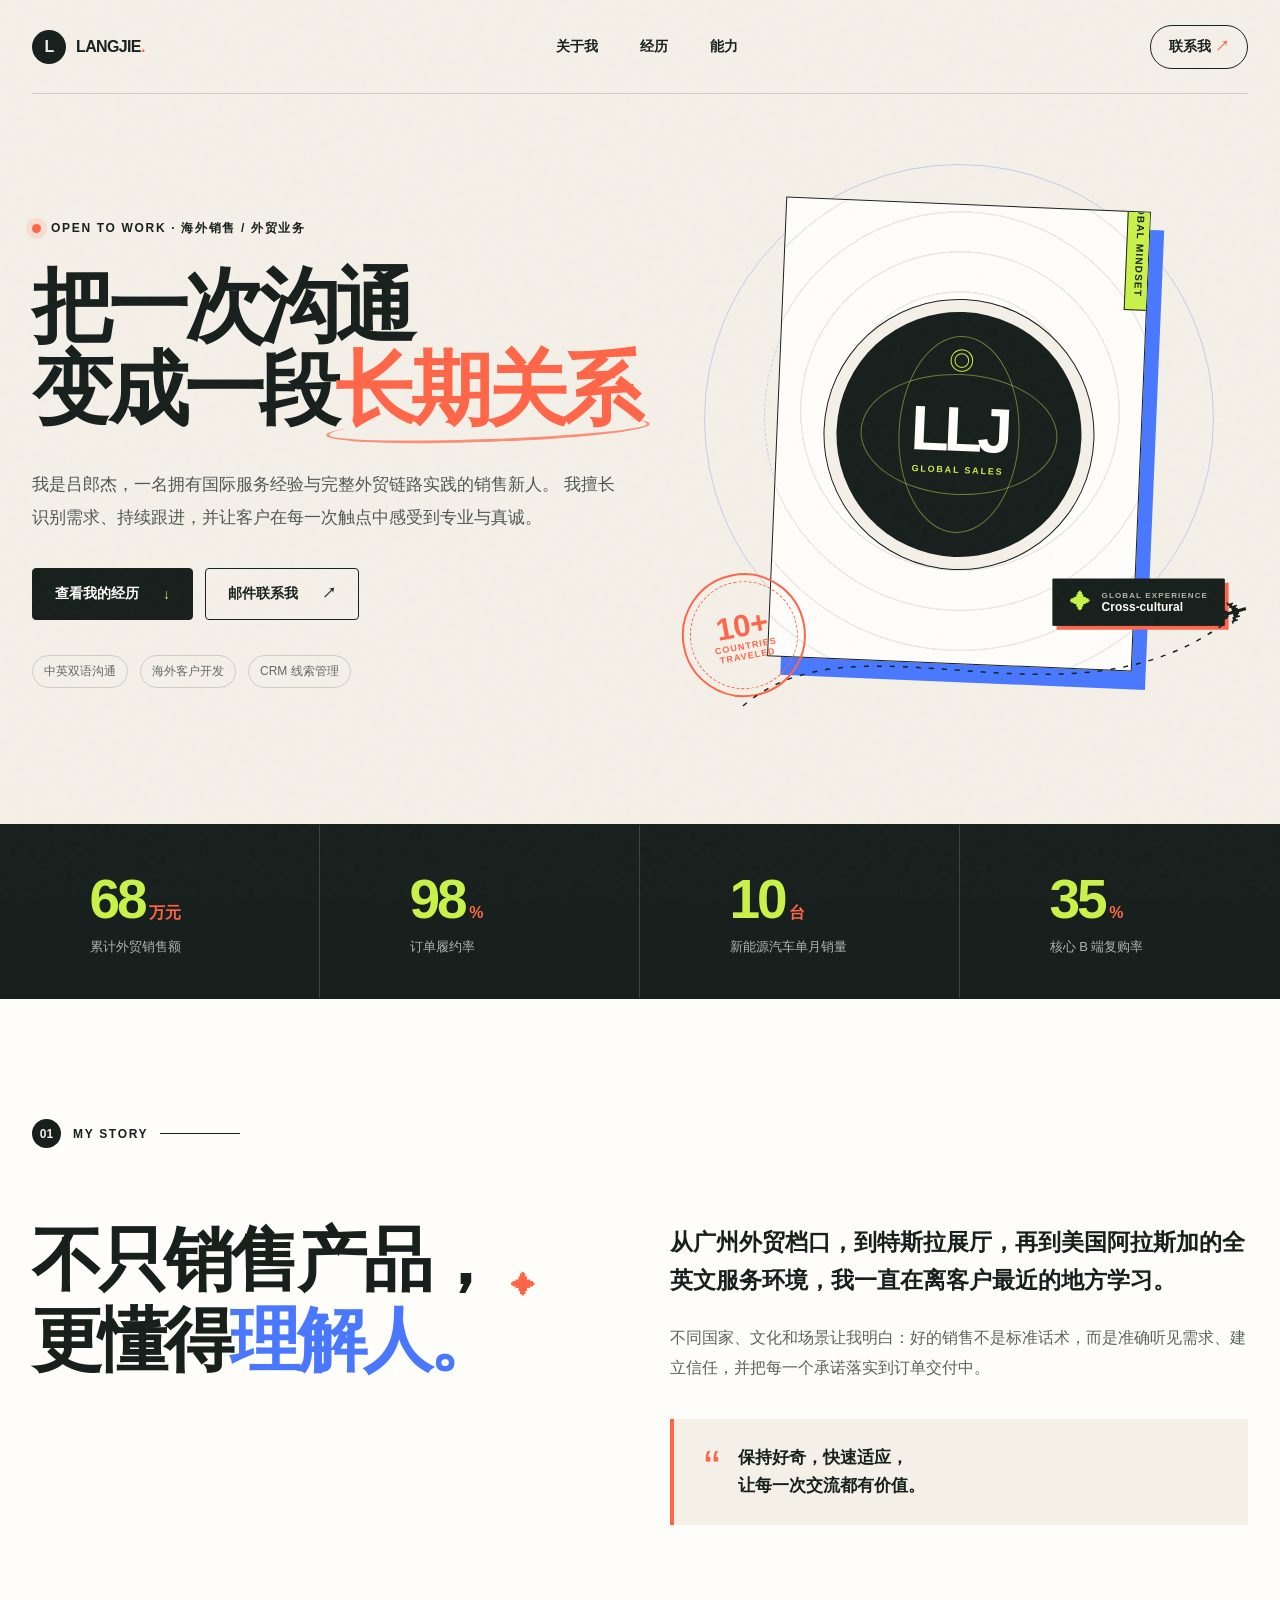
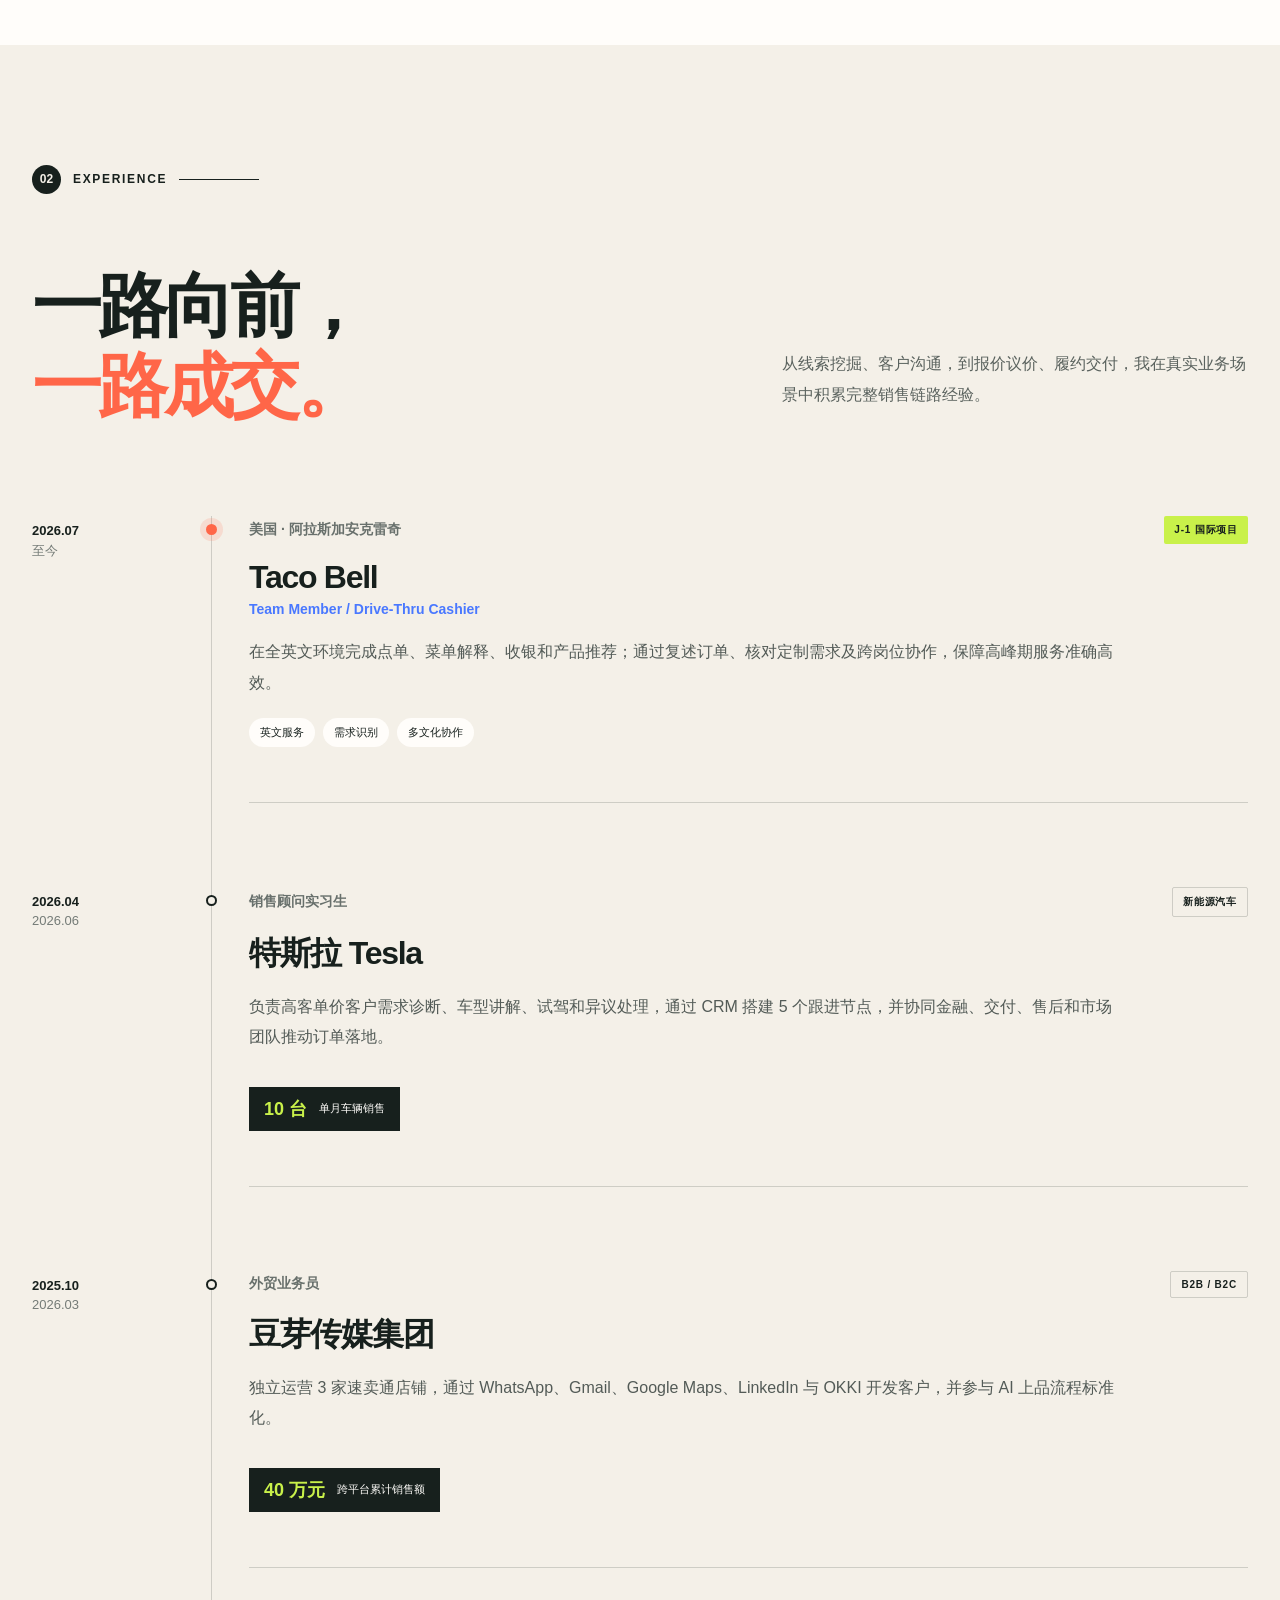
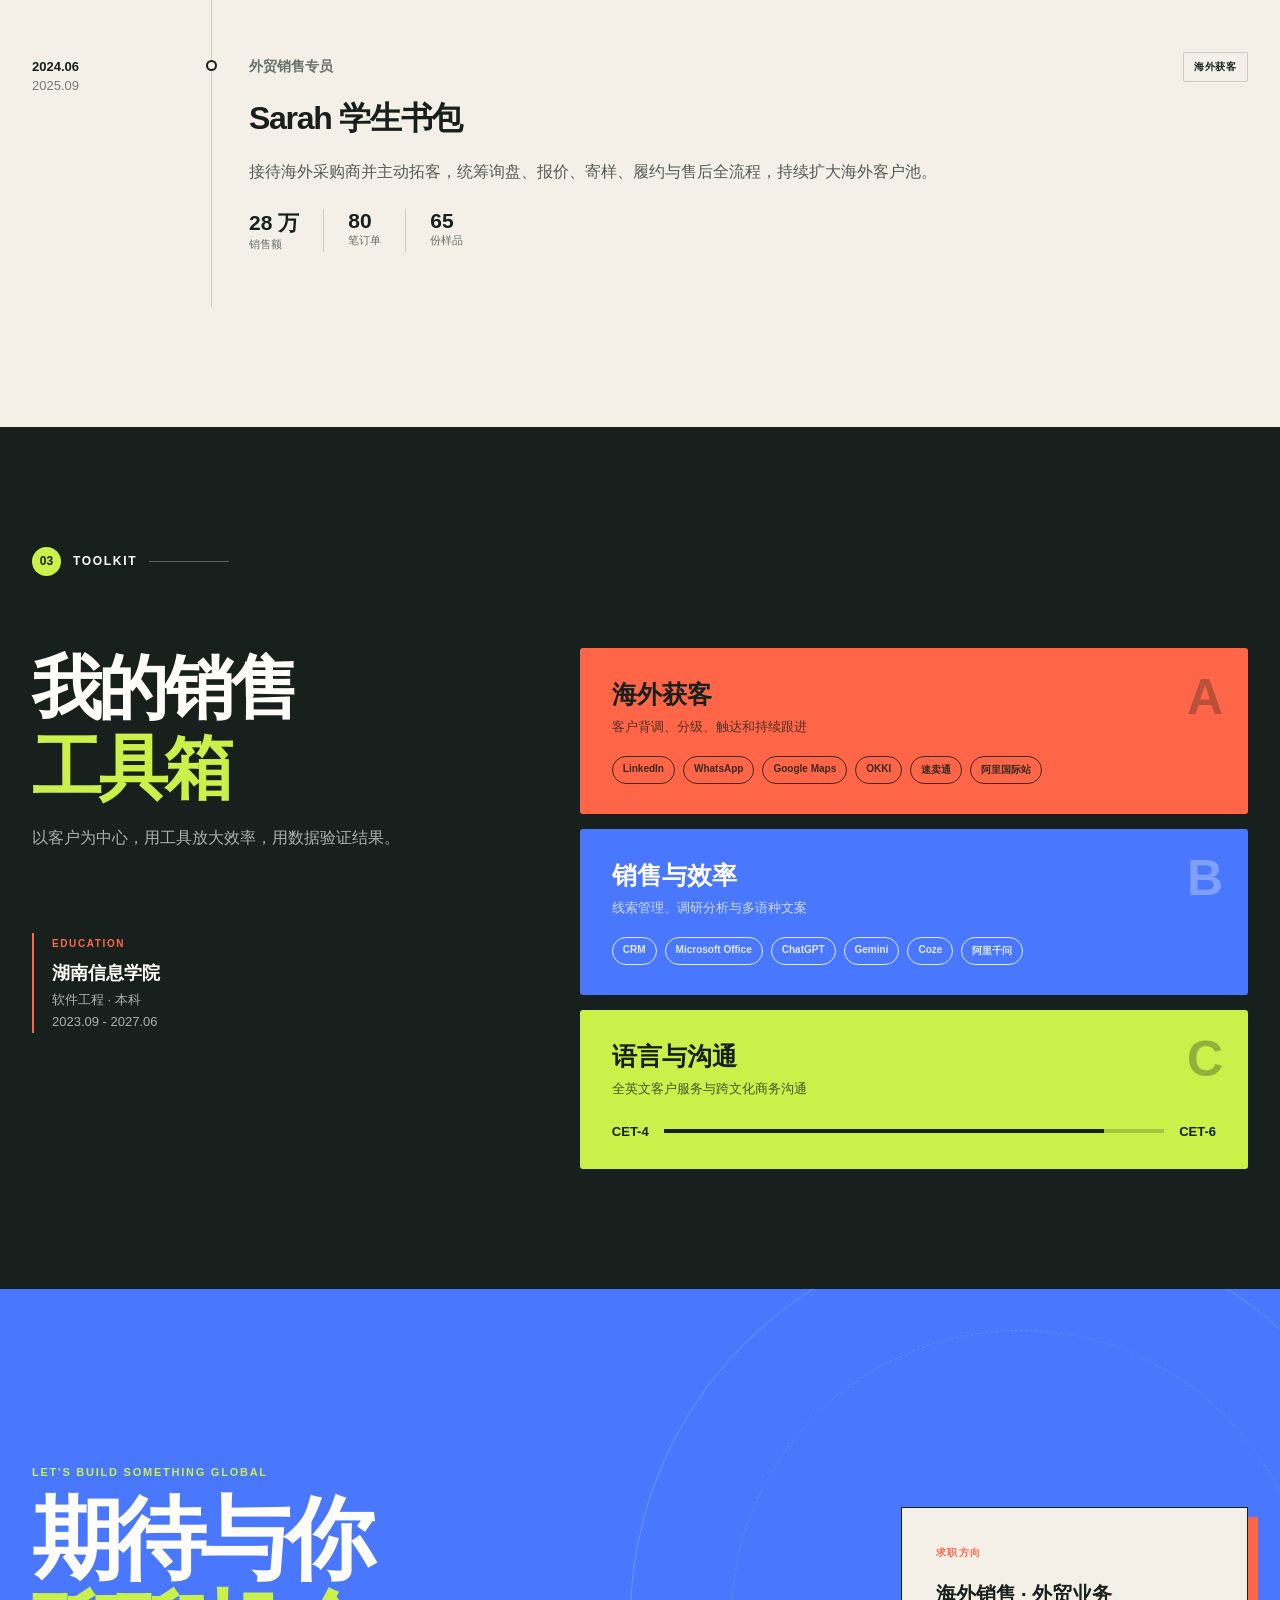
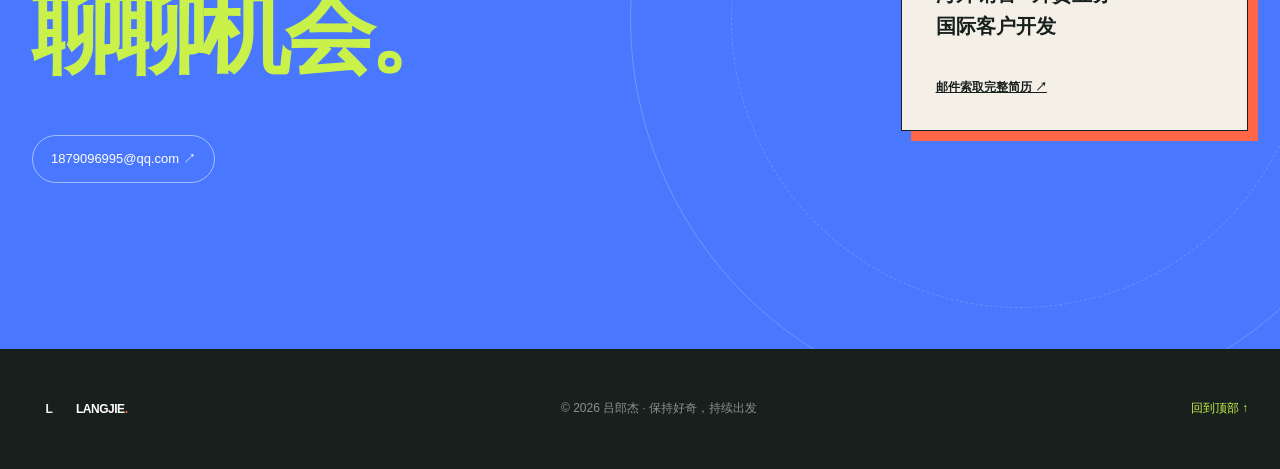
==== index.html @ 5fcf62d6 "Publish privacy-safe resume website" ====
<!doctype html>
<html lang="zh-CN">
<head>
  <meta charset="UTF-8">
  <meta name="viewport" content="width=device-width, initial-scale=1.0">
  <meta name="description" content="吕郎杰的个人求职主页——海外销售、外贸业务与跨文化客户沟通。">
  <title>吕郎杰｜海外销售 · 全球市场探索者</title>
  <link rel="icon" href="data:image/svg+xml,%3Csvg xmlns='http://www.w3.org/2000/svg' viewBox='0 0 64 64'%3E%3Ccircle cx='32' cy='32' r='32' fill='%2317201d'/%3E%3Ctext x='32' y='42' text-anchor='middle' font-size='34' font-family='Arial' font-weight='700' fill='%23c9f14a'%3EL%3C/text%3E%3C/svg%3E">
  <link rel="stylesheet" href="style.css">
</head>
<body>
  <div class="noise" aria-hidden="true"></div>
  <header class="site-header">
    <a class="brand" href="#home" aria-label="返回首页">
      <span class="brand-mark">L</span>
      <span>LANGJIE<span class="brand-dot">.</span></span>
    </a>
    <nav class="nav" aria-label="主导航">
      <a href="#about">关于我</a>
      <a href="#experience">经历</a>
      <a href="#skills">能力</a>
    </nav>
    <a class="header-cta" href="mailto:1879096995@qq.com">联系我 <span>↗</span></a>
  </header>

  <main>
    <section class="hero" id="home">
      <div class="hero-copy reveal">
        <p class="eyebrow"><span class="pulse"></span> OPEN TO WORK · 海外销售 / 外贸业务</p>
        <h1>把一次沟通<br>变成一段<span class="scribble">长期关系</span></h1>
        <p class="hero-lead">
          我是吕郎杰，一名拥有国际服务经验与完整外贸链路实践的销售新人。
          我擅长识别需求、持续跟进，并让客户在每一次触点中感受到专业与真诚。
        </p>
        <div class="hero-actions">
          <a class="button button-primary" href="#experience">查看我的经历 <span>↓</span></a>
          <a class="button button-ghost" href="mailto:1879096995@qq.com">邮件联系我 <span>↗</span></a>
        </div>
        <div class="trust-row" aria-label="能力标签">
          <span>中英双语沟通</span>
          <span>海外客户开发</span>
          <span>CRM 线索管理</span>
        </div>
      </div>

      <div class="hero-visual reveal">
        <div class="orbit orbit-one"></div>
        <div class="orbit orbit-two"></div>
        <div class="portrait-wrap">
          <div class="portrait-frame portrait-private" aria-label="个人隐私保护展示">
            <div class="privacy-avatar">
              <span class="avatar-globe">◎</span>
              <strong>LLJ</strong>
              <small>GLOBAL SALES</small>
            </div>
          </div>
          <div class="location-chip">
            <span class="chip-icon">✦</span>
            <span><small>GLOBAL EXPERIENCE</small>Cross-cultural</span>
          </div>
          <div class="passport-stamp" aria-hidden="true">
            <strong>10+</strong>
            <span>COUNTRIES<br>TRAVELED</span>
          </div>
        </div>
        <div class="route-line" aria-hidden="true">
          <span class="route-dot route-start"></span>
          <svg viewBox="0 0 520 160" preserveAspectRatio="none">
            <path d="M15,120 C130,20 340,155 500,35"></path>
          </svg>
          <span class="plane">✈</span>
        </div>
      </div>
    </section>

    <section class="metrics" aria-label="核心业绩">
      <article class="metric reveal">
        <strong data-count="68">0</strong><span>万元</span>
        <p>累计外贸销售额</p>
      </article>
      <article class="metric reveal">
        <strong data-count="98">0</strong><span>%</span>
        <p>订单履约率</p>
      </article>
      <article class="metric reveal">
        <strong data-count="10">0</strong><span>台</span>
        <p>新能源汽车单月销量</p>
      </article>
      <article class="metric reveal">
        <strong data-count="35">0</strong><span>%</span>
        <p>核心 B 端复购率</p>
      </article>
    </section>

    <section class="story section" id="about">
      <div class="section-label reveal"><span>01</span> MY STORY</div>
      <div class="story-grid">
        <div class="story-heading reveal">
          <h2>不只销售产品，<br>更懂得<span>理解人。</span></h2>
        </div>
        <div class="story-copy reveal">
          <p class="large">从广州外贸档口，到特斯拉展厅，再到美国阿拉斯加的全英文服务环境，我一直在离客户最近的地方学习。</p>
          <p>不同国家、文化和场景让我明白：好的销售不是标准话术，而是准确听见需求、建立信任，并把每一个承诺落实到订单交付中。</p>
          <div class="quote">
            <span>“</span>
            <p>保持好奇，快速适应，<br>让每一次交流都有价值。</p>
          </div>
        </div>
      </div>
    </section>

    <section class="experience section" id="experience">
      <div class="section-label reveal"><span>02</span> EXPERIENCE</div>
      <div class="section-heading reveal">
        <h2>一路向前，<br><em>一路成交。</em></h2>
        <p>从线索挖掘、客户沟通，到报价议价、履约交付，我在真实业务场景中积累完整销售链路经验。</p>
      </div>

      <div class="timeline">
        <article class="timeline-card current reveal">
          <div class="time">
            <span>2026.07</span><span>至今</span>
          </div>
          <div class="timeline-dot"></div>
          <div class="role">
            <div class="role-top">
              <p>美国 · 阿拉斯加安克雷奇</p>
              <span class="badge">J-1 国际项目</span>
            </div>
            <h3>Taco Bell</h3>
            <h4>Team Member / Drive-Thru Cashier</h4>
            <p>在全英文环境完成点单、菜单解释、收银和产品推荐；通过复述订单、核对定制需求及跨岗位协作，保障高峰期服务准确高效。</p>
            <div class="tags"><span>英文服务</span><span>需求识别</span><span>多文化协作</span></div>
          </div>
        </article>

        <article class="timeline-card reveal">
          <div class="time"><span>2026.04</span><span>2026.06</span></div>
          <div class="timeline-dot"></div>
          <div class="role">
            <div class="role-top"><p>销售顾问实习生</p><span class="badge outline">新能源汽车</span></div>
            <h3>特斯拉 Tesla</h3>
            <p>负责高客单价客户需求诊断、车型讲解、试驾和异议处理，通过 CRM 搭建 5 个跟进节点，并协同金融、交付、售后和市场团队推动订单落地。</p>
            <div class="highlight"><strong>10 台</strong><span>单月车辆销售</span></div>
          </div>
        </article>

        <article class="timeline-card reveal">
          <div class="time"><span>2025.10</span><span>2026.03</span></div>
          <div class="timeline-dot"></div>
          <div class="role">
            <div class="role-top"><p>外贸业务员</p><span class="badge outline">B2B / B2C</span></div>
            <h3>豆芽传媒集团</h3>
            <p>独立运营 3 家速卖通店铺，通过 WhatsApp、Gmail、Google Maps、LinkedIn 与 OKKI 开发客户，并参与 AI 上品流程标准化。</p>
            <div class="highlight"><strong>40 万元</strong><span>跨平台累计销售额</span></div>
          </div>
        </article>

        <article class="timeline-card reveal">
          <div class="time"><span>2024.06</span><span>2025.09</span></div>
          <div class="timeline-dot"></div>
          <div class="role">
            <div class="role-top"><p>外贸销售专员</p><span class="badge outline">海外获客</span></div>
            <h3>Sarah 学生书包</h3>
            <p>接待海外采购商并主动拓客，统筹询盘、报价、寄样、履约与售后全流程，持续扩大海外客户池。</p>
            <div class="mini-stats">
              <span><strong>28 万</strong>销售额</span>
              <span><strong>80</strong>笔订单</span>
              <span><strong>65</strong>份样品</span>
            </div>
          </div>
        </article>
      </div>
    </section>

    <section class="skills section" id="skills">
      <div class="section-label reveal"><span>03</span> TOOLKIT</div>
      <div class="skills-grid">
        <div class="skills-intro reveal">
          <h2>我的销售<br><span>工具箱</span></h2>
          <p>以客户为中心，用工具放大效率，用数据验证结果。</p>
          <div class="education">
            <span>EDUCATION</span>
            <strong>湖南信息学院</strong>
            <p>软件工程 · 本科<br>2023.09 - 2027.06</p>
          </div>
        </div>
        <div class="skill-panels">
          <article class="skill-card coral reveal">
            <span class="skill-index">A</span>
            <h3>海外获客</h3>
            <p>客户背调、分级、触达和持续跟进</p>
            <div class="skill-list"><span>LinkedIn</span><span>WhatsApp</span><span>Google Maps</span><span>OKKI</span><span>速卖通</span><span>阿里国际站</span></div>
          </article>
          <article class="skill-card blue reveal">
            <span class="skill-index">B</span>
            <h3>销售与效率</h3>
            <p>线索管理、调研分析与多语种文案</p>
            <div class="skill-list"><span>CRM</span><span>Microsoft Office</span><span>ChatGPT</span><span>Gemini</span><span>Coze</span><span>阿里千问</span></div>
          </article>
          <article class="skill-card lime reveal">
            <span class="skill-index">C</span>
            <h3>语言与沟通</h3>
            <p>全英文客户服务与跨文化商务沟通</p>
            <div class="language-score">
              <span>CET-4</span><i></i><span>CET-6</span>
            </div>
          </article>
        </div>
      </div>
    </section>

    <section class="contact section" id="contact">
      <div class="contact-orbit" aria-hidden="true"></div>
      <div class="contact-content reveal">
        <p>LET'S BUILD SOMETHING GLOBAL</p>
        <h2>期待与你<br><span>聊聊机会。</span></h2>
        <div class="contact-links">
          <a href="mailto:1879096995@qq.com">1879096995@qq.com <span>↗</span></a>
        </div>
      </div>
      <div class="contact-note reveal">
        <span>求职方向</span>
        <p>海外销售 · 外贸业务<br>国际客户开发</p>
        <a href="mailto:1879096995@qq.com?subject=简历沟通">邮件索取完整简历 ↗</a>
      </div>
    </section>
  </main>

  <footer>
    <a class="brand" href="#home"><span class="brand-mark">L</span><span>LANGJIE<span class="brand-dot">.</span></span></a>
    <p>© 2026 吕郎杰 · 保持好奇，持续出发</p>
    <a href="#home">回到顶部 ↑</a>
  </footer>

  <script src="script.js"></script>
</body>
</html>
---- style.css ----
:root {
  --ink: #17201d;
  --paper: #f4f0e8;
  --paper-dark: #e9e2d7;
  --coral: #ff6648;
  --blue: #4978ff;
  --lime: #c9f14a;
  --white: #fffdfa;
  --line: rgba(23, 32, 29, .17);
  --font-display: "Microsoft YaHei", "PingFang SC", "Noto Sans SC", sans-serif;
  --font-body: Inter, "Segoe UI", "Microsoft YaHei", "PingFang SC", sans-serif;
}

* { box-sizing: border-box; }
html { scroll-behavior: smooth; }
body {
  margin: 0;
  color: var(--ink);
  background: var(--paper);
  font-family: var(--font-body);
  overflow-x: hidden;
}
a { color: inherit; text-decoration: none; }
img { display: block; max-width: 100%; }
.noise {
  position: fixed;
  inset: 0;
  z-index: 20;
  pointer-events: none;
  opacity: .035;
  background-image: url("data:image/svg+xml,%3Csvg viewBox='0 0 180 180' xmlns='http://www.w3.org/2000/svg'%3E%3Cfilter id='n'%3E%3CfeTurbulence type='fractalNoise' baseFrequency='.8' numOctaves='4' stitchTiles='stitch'/%3E%3C/filter%3E%3Crect width='100%25' height='100%25' filter='url(%23n)' opacity='.7'/%3E%3C/svg%3E");
}
.site-header {
  width: min(1380px, calc(100% - 64px));
  height: 94px;
  margin: auto;
  display: flex;
  align-items: center;
  justify-content: space-between;
  border-bottom: 1px solid var(--line);
}
.brand {
  display: flex;
  align-items: center;
  gap: 10px;
  font-weight: 900;
  letter-spacing: -.04em;
}
.brand-mark {
  display: grid;
  width: 34px;
  height: 34px;
  place-items: center;
  color: var(--paper);
  background: var(--ink);
  border-radius: 50%;
}
.brand-dot { color: var(--coral); }
.nav { display: flex; gap: 42px; font-size: 14px; font-weight: 600; }
.nav a { transition: color .2s; }
.nav a:hover { color: var(--coral); }
.header-cta {
  padding: 12px 18px;
  border: 1px solid var(--ink);
  border-radius: 99px;
  font-size: 14px;
  font-weight: 700;
  transition: .2s;
}
.header-cta:hover { color: var(--white); background: var(--ink); }
.header-cta span { color: var(--coral); }

.hero {
  width: min(1380px, calc(100% - 64px));
  min-height: 720px;
  margin: auto;
  display: grid;
  grid-template-columns: 1.05fr .95fr;
  align-items: center;
  padding: 70px 0 80px;
}
.eyebrow {
  display: flex;
  align-items: center;
  gap: 10px;
  margin: 0 0 28px;
  font-size: 12px;
  font-weight: 700;
  letter-spacing: .14em;
}
.pulse {
  width: 9px;
  height: 9px;
  border-radius: 50%;
  background: var(--coral);
  box-shadow: 0 0 0 6px rgba(255,102,72,.14);
}
.hero h1 {
  max-width: 720px;
  margin: 0;
  font-family: var(--font-display);
  font-size: clamp(58px, 6.3vw, 100px);
  font-weight: 900;
  line-height: 1.03;
  letter-spacing: -.065em;
}
.scribble {
  position: relative;
  z-index: 1;
  color: var(--coral);
  white-space: nowrap;
}
.scribble::after {
  content: "";
  position: absolute;
  z-index: -1;
  left: -3%;
  right: -4%;
  bottom: -8px;
  height: 22px;
  border: 3px solid var(--coral);
  border-top: 0;
  border-radius: 50%;
  transform: rotate(-2deg);
  opacity: .7;
}
.hero-lead {
  max-width: 590px;
  margin: 38px 0 34px;
  color: #4f5753;
  font-size: 17px;
  line-height: 1.9;
}
.hero-actions { display: flex; flex-wrap: wrap; gap: 12px; }
.button {
  display: inline-flex;
  align-items: center;
  justify-content: center;
  gap: 24px;
  padding: 16px 22px;
  border: 1px solid var(--ink);
  border-radius: 4px;
  font-size: 14px;
  font-weight: 700;
  transition: transform .2s, box-shadow .2s;
}
.button:hover { transform: translateY(-3px); box-shadow: 5px 5px 0 var(--ink); }
.button-primary { color: var(--white); background: var(--ink); }
.button-primary span { color: var(--lime); }
.trust-row { display: flex; gap: 12px; margin-top: 35px; flex-wrap: wrap; }
.trust-row span {
  padding: 7px 11px;
  color: #626964;
  border: 1px solid var(--line);
  border-radius: 99px;
  font-size: 12px;
}
.hero-visual { position: relative; min-height: 580px; }
.portrait-wrap {
  position: absolute;
  top: 40px;
  left: 50%;
  z-index: 3;
  width: min(365px, 72%);
  transform: translateX(-50%) rotate(2.4deg);
}
.portrait-frame {
  position: relative;
  padding: 15px;
  background: var(--white);
  border: 1px solid var(--ink);
  box-shadow: 14px 18px 0 var(--blue);
}
.portrait-frame::before {
  content: "GLOBAL MINDSET";
  position: absolute;
  top: 18px;
  right: -58px;
  padding: 7px 12px;
  color: var(--ink);
  background: var(--lime);
  border: 1px solid var(--ink);
  font-size: 10px;
  font-weight: 800;
  letter-spacing: .12em;
  transform: rotate(90deg);
}
.portrait-frame img {
  width: 100%;
  height: 430px;
  object-fit: cover;
  object-position: center top;
  filter: saturate(.82) contrast(1.03);
}
.portrait-private {
  display: grid;
  min-height: 460px;
  place-items: center;
  overflow: hidden;
  background:
    radial-gradient(circle at 50% 38%, rgba(201,241,74,.9) 0 3px, transparent 4px),
    repeating-radial-gradient(circle at 50% 45%, transparent 0 38px, rgba(23,32,29,.09) 39px 40px),
    var(--white);
}
.privacy-avatar {
  position: relative;
  display: flex;
  width: 245px;
  height: 245px;
  align-items: center;
  justify-content: center;
  flex-direction: column;
  color: var(--white);
  background: var(--ink);
  border-radius: 50%;
  box-shadow: 0 0 0 12px var(--paper), 0 0 0 13px var(--ink);
}
.privacy-avatar::before,
.privacy-avatar::after {
  content: "";
  position: absolute;
  border: 1px solid rgba(201,241,74,.45);
  border-radius: 50%;
}
.privacy-avatar::before { inset: 24px 62px; }
.privacy-avatar::after { inset: 62px 24px; }
.avatar-globe { position: absolute; top: 32px; color: var(--lime); font-size: 25px; }
.privacy-avatar strong { position: relative; z-index: 1; font-size: 63px; letter-spacing: -.08em; }
.privacy-avatar small { position: relative; z-index: 1; color: var(--lime); font-size: 9px; font-weight: 800; letter-spacing: .2em; }
.location-chip {
  position: absolute;
  right: -90px;
  bottom: 46px;
  display: flex;
  align-items: center;
  gap: 12px;
  padding: 11px 16px;
  color: var(--white);
  background: var(--ink);
  border: 1px solid var(--ink);
  box-shadow: 4px 4px 0 var(--coral);
  font-size: 12px;
  font-weight: 700;
  transform: rotate(-2.4deg);
}
.location-chip small { display: block; color: #aeb5b0; font-size: 8px; letter-spacing: .14em; }
.chip-icon { color: var(--lime); font-size: 20px; }
.passport-stamp {
  position: absolute;
  left: -86px;
  bottom: -42px;
  display: flex;
  width: 124px;
  height: 124px;
  align-items: center;
  justify-content: center;
  flex-direction: column;
  color: var(--coral);
  border: 2px solid var(--coral);
  border-radius: 50%;
  text-align: center;
  transform: rotate(-13deg);
}
.passport-stamp::before { content: ""; position: absolute; inset: 6px; border: 1px dashed var(--coral); border-radius: 50%; }
.passport-stamp strong { font-size: 31px; line-height: 1; }
.passport-stamp span { font-size: 9px; font-weight: 800; letter-spacing: .12em; }
.orbit { position: absolute; border: 1px solid rgba(73,120,255,.3); border-radius: 50%; }
.orbit-one { width: 510px; height: 510px; top: 0; left: 50%; transform: translateX(-50%); }
.orbit-two { width: 390px; height: 390px; top: 58px; left: 50%; border-style: dashed; transform: translateX(-50%); }
.route-line { position: absolute; z-index: 4; right: 0; bottom: -2px; width: 90%; height: 160px; }
.route-line svg { width: 100%; height: 100%; overflow: visible; }
.route-line path { fill: none; stroke: var(--ink); stroke-width: 1.5; stroke-dasharray: 5 8; }
.plane { position: absolute; top: 12px; right: 0; font-size: 25px; transform: rotate(-16deg); }

.metrics {
  display: grid;
  grid-template-columns: repeat(4, 1fr);
  color: var(--white);
  background: var(--ink);
  border-top: 1px solid var(--ink);
  border-bottom: 1px solid var(--ink);
}
.metric {
  padding: 42px 7vw;
  border-right: 1px solid rgba(255,255,255,.16);
}
.metric:last-child { border-right: 0; }
.metric strong { color: var(--lime); font-size: clamp(40px, 4.3vw, 67px); letter-spacing: -.06em; }
.metric span { margin-left: 5px; color: var(--coral); font-weight: 700; }
.metric p { margin: 7px 0 0; color: #aeb5b0; font-size: 13px; }

.section { padding: 120px max(32px, calc((100vw - 1380px)/2)); }
.section-label { display: flex; align-items: center; gap: 12px; margin-bottom: 72px; font-size: 12px; font-weight: 700; letter-spacing: .14em; }
.section-label::after { content: ""; width: 80px; height: 1px; background: var(--ink); }
.section-label span { display: grid; width: 29px; height: 29px; place-items: center; color: var(--paper); background: var(--ink); border-radius: 50%; letter-spacing: 0; }
.story { background: var(--white); }
.story-grid { display: grid; grid-template-columns: .95fr 1.05fr; gap: 9vw; }
.story h2, .section-heading h2, .skills h2 {
  margin: 0;
  font-family: var(--font-display);
  font-size: clamp(46px, 5.5vw, 78px);
  line-height: 1.14;
  letter-spacing: -.055em;
}
.story h2 span { position: relative; color: var(--blue); }
.story h2 span::before { content: "✦"; position: absolute; top: -28px; right: -36px; color: var(--coral); font-size: 24px; }
.story-copy { max-width: 650px; }
.story-copy > p { color: #5a625e; font-size: 16px; line-height: 1.9; }
.story-copy .large { margin-top: 4px; color: var(--ink); font-size: 23px; font-weight: 600; line-height: 1.65; }
.quote { display: flex; gap: 18px; margin-top: 35px; padding: 25px 30px; background: var(--paper); border-left: 4px solid var(--coral); }
.quote span { color: var(--coral); font-size: 48px; line-height: 1; }
.quote p { margin: 0; font-size: 17px; font-weight: 700; line-height: 1.65; }

.experience { background: var(--paper); }
.section-heading { display: grid; grid-template-columns: 1fr .75fr; align-items: end; gap: 10vw; margin-bottom: 90px; }
.section-heading h2 em { color: var(--coral); font-style: normal; }
.section-heading > p { color: #5a625e; line-height: 1.9; }
.timeline { position: relative; }
.timeline::before { content: ""; position: absolute; top: 0; bottom: 0; left: 179px; width: 1px; background: var(--line); }
.timeline-card { position: relative; display: grid; grid-template-columns: 145px 1fr; gap: 72px; padding: 0 0 84px; }
.timeline-card:last-child { padding-bottom: 0; }
.time { display: flex; gap: 4px; flex-direction: column; padding-top: 7px; color: #747b77; font-size: 13px; }
.time span:first-child { color: var(--ink); font-weight: 700; }
.timeline-dot {
  position: absolute;
  top: 8px;
  left: 174px;
  z-index: 2;
  width: 11px;
  height: 11px;
  background: var(--paper);
  border: 2px solid var(--ink);
  border-radius: 50%;
}
.current .timeline-dot { background: var(--coral); border-color: var(--coral); box-shadow: 0 0 0 6px rgba(255,102,72,.15); }
.role { padding: 0 0 55px; border-bottom: 1px solid var(--line); }
.timeline-card:last-child .role { border: 0; }
.role-top { display: flex; align-items: center; justify-content: space-between; gap: 20px; }
.role-top p { margin: 0; color: #68706c; font-size: 14px; font-weight: 600; }
.badge { padding: 7px 10px; color: var(--ink); background: var(--lime); border-radius: 2px; font-size: 10px; font-weight: 800; letter-spacing: .08em; }
.badge.outline { background: transparent; border: 1px solid var(--line); }
.role h3 { margin: 15px 0 5px; font-size: 32px; letter-spacing: -.04em; }
.role h4 { margin: 0 0 20px; color: var(--blue); font-size: 14px; }
.role > p { max-width: 870px; color: #535b57; line-height: 1.9; }
.tags, .skill-list { display: flex; flex-wrap: wrap; gap: 8px; margin-top: 20px; }
.tags span { padding: 7px 11px; background: var(--white); border-radius: 99px; font-size: 11px; }
.highlight { display: inline-flex; align-items: center; gap: 12px; margin-top: 18px; padding: 10px 15px; background: var(--ink); }
.highlight strong { color: var(--lime); font-size: 18px; }
.highlight span { color: var(--white); font-size: 11px; }
.mini-stats { display: flex; margin-top: 22px; gap: 0; }
.mini-stats span { padding: 0 24px; border-left: 1px solid var(--line); color: #68706c; font-size: 11px; }
.mini-stats span:first-child { padding-left: 0; border: 0; }
.mini-stats strong { display: block; color: var(--ink); font-size: 21px; }

.skills { color: var(--white); background: var(--ink); }
.skills .section-label::after { background: rgba(255,255,255,.3); }
.skills .section-label span { color: var(--ink); background: var(--lime); }
.skills-grid { display: grid; grid-template-columns: .8fr 1.2fr; gap: 8vw; }
.skills h2 span { color: var(--lime); }
.skills-intro > p { max-width: 370px; color: #abb2ae; line-height: 1.8; }
.education { margin-top: 80px; padding-left: 18px; border-left: 2px solid var(--coral); }
.education span { color: var(--coral); font-size: 10px; font-weight: 800; letter-spacing: .16em; }
.education strong { display: block; margin: 10px 0 4px; font-size: 18px; }
.education p { margin: 0; color: #abb2ae; font-size: 13px; line-height: 1.7; }
.skill-panels { display: grid; gap: 15px; }
.skill-card {
  position: relative;
  padding: 30px 32px;
  overflow: hidden;
  color: var(--ink);
  border-radius: 3px;
  transition: transform .25s;
}
.skill-card:hover { transform: translateX(-8px); }
.skill-card.coral { background: var(--coral); }
.skill-card.blue { color: var(--white); background: var(--blue); }
.skill-card.lime { background: var(--lime); }
.skill-index { position: absolute; top: 20px; right: 25px; opacity: .3; font-size: 50px; font-weight: 900; }
.skill-card h3 { margin: 0 0 7px; font-size: 25px; }
.skill-card p { margin: 0; opacity: .75; font-size: 13px; }
.skill-list span { padding: 6px 10px; border: 1px solid currentColor; border-radius: 99px; font-size: 10px; font-weight: 600; opacity: .85; }
.language-score { display: flex; align-items: center; gap: 15px; margin-top: 26px; font-size: 13px; font-weight: 800; }
.language-score i { flex: 1; height: 4px; background: linear-gradient(90deg, var(--ink) 88%, rgba(23,32,29,.2) 88%); }

.contact {
  position: relative;
  min-height: 660px;
  display: grid;
  grid-template-columns: 1fr .4fr;
  align-items: center;
  overflow: hidden;
  background: var(--blue);
}
.contact-content { position: relative; z-index: 2; }
.contact-content > p { color: var(--lime); font-size: 11px; font-weight: 800; letter-spacing: .16em; }
.contact h2 { margin: 14px 0 55px; color: var(--white); font-size: clamp(58px, 7vw, 110px); line-height: 1.05; letter-spacing: -.065em; }
.contact h2 span { color: var(--lime); }
.contact-links { display: flex; flex-wrap: wrap; gap: 12px; }
.contact-links a { padding: 14px 18px; color: var(--white); border: 1px solid rgba(255,255,255,.5); border-radius: 99px; font-size: 13px; }
.contact-links a:hover { color: var(--ink); background: var(--lime); border-color: var(--lime); }
.contact-note { position: relative; z-index: 2; padding: 34px; background: var(--paper); border: 1px solid var(--ink); box-shadow: 10px 10px 0 var(--coral); transform: rotate(2deg); }
.contact-note > span { color: var(--coral); font-size: 10px; font-weight: 800; letter-spacing: .15em; }
.contact-note p { margin: 18px 0 35px; font-size: 20px; font-weight: 700; line-height: 1.6; }
.contact-note a { font-size: 12px; font-weight: 800; text-decoration: underline; }
.contact-orbit { position: absolute; width: 780px; height: 780px; right: -130px; border: 1px solid rgba(255,255,255,.22); border-radius: 50%; }
.contact-orbit::after { content: ""; position: absolute; inset: 100px; border: 1px dashed rgba(255,255,255,.18); border-radius: 50%; }

footer {
  display: flex;
  min-height: 120px;
  align-items: center;
  justify-content: space-between;
  padding: 25px max(32px, calc((100vw - 1380px)/2));
  color: var(--white);
  background: var(--ink);
  font-size: 12px;
}
footer p { color: #89908d; }
footer > a:last-child { color: var(--lime); }

.reveal { opacity: 0; transform: translateY(22px); transition: opacity .7s ease, transform .7s ease; }
.reveal.visible { opacity: 1; transform: translateY(0); }

@media (max-width: 980px) {
  .nav { display: none; }
  .hero { grid-template-columns: 1fr; padding-top: 80px; }
  .hero-copy { position: relative; z-index: 5; }
  .hero-visual { margin-top: 40px; }
  .metrics { grid-template-columns: 1fr 1fr; }
  .metric:nth-child(2) { border-right: 0; }
  .metric:nth-child(-n+2) { border-bottom: 1px solid rgba(255,255,255,.16); }
  .story-grid, .section-heading, .skills-grid { grid-template-columns: 1fr; gap: 45px; }
  .section-heading { align-items: start; }
  .education { margin-top: 45px; }
  .contact { grid-template-columns: 1fr; gap: 60px; }
  .contact-note { max-width: 380px; }
}

@media (max-width: 640px) {
  .site-header, .hero { width: min(100% - 36px, 1380px); }
  .site-header { height: 76px; }
  .brand { font-size: 13px; }
  .brand-mark { width: 29px; height: 29px; }
  .header-cta { padding: 9px 12px; font-size: 12px; }
  .hero { min-height: 0; padding: 55px 0 45px; }
  .hero h1 { font-size: clamp(45px, 14vw, 68px); }
  .hero-lead { margin-top: 30px; font-size: 15px; }
  .button { width: 100%; }
  .hero-visual { min-height: 510px; }
  .portrait-wrap { width: 70%; }
  .portrait-frame img { height: 350px; }
  .portrait-private { min-height: 370px; }
  .privacy-avatar { width: 195px; height: 195px; }
  .location-chip { right: -60px; bottom: 30px; }
  .passport-stamp { left: -53px; width: 102px; height: 102px; }
  .orbit-one { width: 390px; height: 390px; }
  .orbit-two { width: 300px; height: 300px; }
  .metrics { grid-template-columns: 1fr 1fr; }
  .metric { padding: 28px 22px; }
  .metric strong { font-size: 39px; }
  .section { padding: 82px 22px; }
  .section-label { margin-bottom: 50px; }
  .story h2, .section-heading h2, .skills h2 { font-size: 43px; }
  .story-copy .large { font-size: 19px; }
  .timeline::before { left: 6px; }
  .timeline-card { grid-template-columns: 1fr; gap: 13px; padding-left: 35px; }
  .timeline-dot { left: 1px; }
  .time { flex-direction: row; }
  .role-top { align-items: flex-start; flex-direction: column; gap: 9px; }
  .role h3 { font-size: 25px; }
  .mini-stats { flex-wrap: wrap; gap: 16px; }
  .mini-stats span { padding: 0 15px; }
  .skill-card { padding: 25px 22px; }
  .contact { padding-top: 100px; padding-bottom: 100px; }
  .contact h2 { margin-bottom: 40px; }
  .contact-links { flex-direction: column; align-items: flex-start; }
  footer { align-items: flex-start; flex-direction: column; gap: 22px; }
}

@media (prefers-reduced-motion: reduce) {
  html { scroll-behavior: auto; }
  .reveal { opacity: 1; transform: none; transition: none; }
}
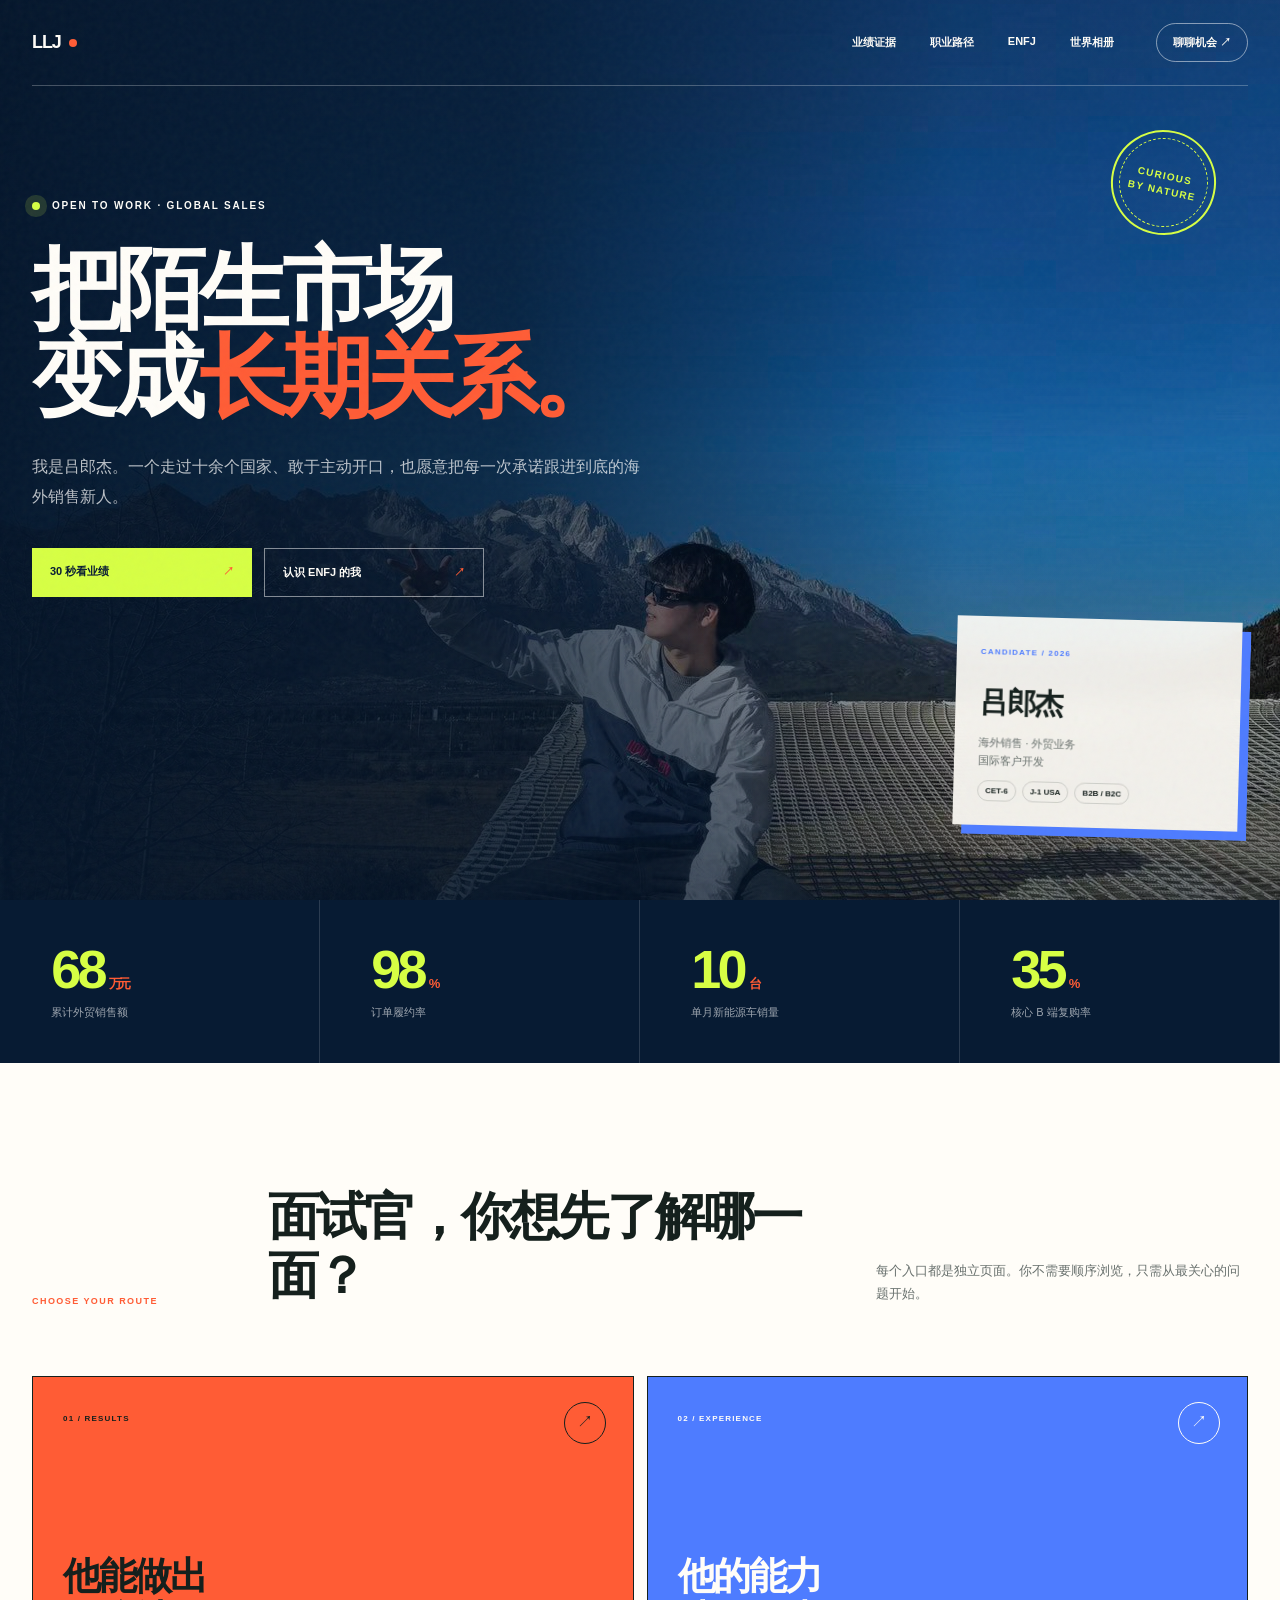
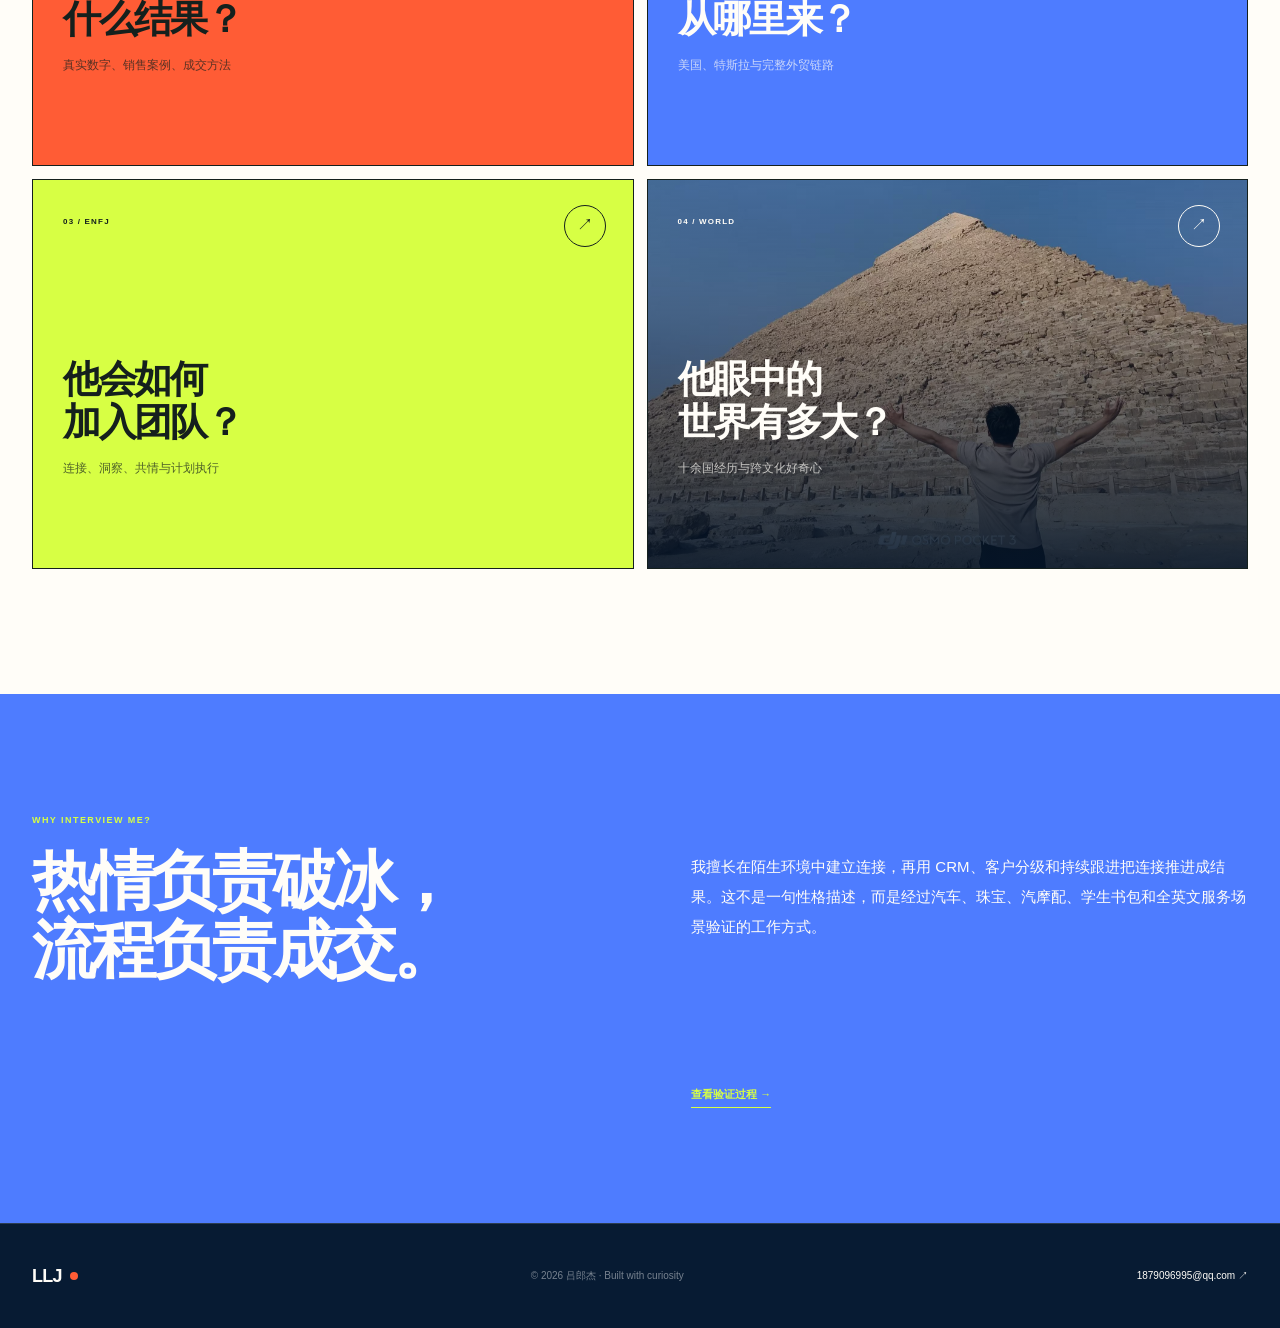
==== commit 4d44ec41: "Create creative ENFJ resume experience" ====
--- a/index.html
+++ b/index.html
@@ -2,237 +2,100 @@
 <html lang="zh-CN">
 <head>
   <meta charset="UTF-8">
-  <meta name="viewport" content="width=device-width, initial-scale=1.0">
-  <meta name="description" content="吕郎杰的个人求职主页——海外销售、外贸业务与跨文化客户沟通。">
-  <title>吕郎杰｜海外销售 · 全球市场探索者</title>
-  <link rel="icon" href="data:image/svg+xml,%3Csvg xmlns='http://www.w3.org/2000/svg' viewBox='0 0 64 64'%3E%3Ccircle cx='32' cy='32' r='32' fill='%2317201d'/%3E%3Ctext x='32' y='42' text-anchor='middle' font-size='34' font-family='Arial' font-weight='700' fill='%23c9f14a'%3EL%3C/text%3E%3C/svg%3E">
+  <meta name="viewport" content="width=device-width, initial-scale=1">
+  <meta name="description" content="吕郎杰｜海外销售、外贸业务与国际客户开发。">
+  <meta name="theme-color" content="#071b33">
+  <title>吕郎杰｜Global Sales Explorer</title>
+  <link rel="icon" href="data:image/svg+xml,%3Csvg xmlns='http://www.w3.org/2000/svg' viewBox='0 0 64 64'%3E%3Crect width='64' height='64' rx='18' fill='%23ff5c35'/%3E%3Ctext x='32' y='43' text-anchor='middle' font-size='34' font-family='Arial' font-weight='800' fill='white'%3EL%3C/text%3E%3C/svg%3E">
   <link rel="stylesheet" href="style.css">
 </head>
-<body>
-  <div class="noise" aria-hidden="true"></div>
+<body class="home">
+  <div class="grain" aria-hidden="true"></div>
   <header class="site-header">
-    <a class="brand" href="#home" aria-label="返回首页">
-      <span class="brand-mark">L</span>
-      <span>LANGJIE<span class="brand-dot">.</span></span>
-    </a>
-    <nav class="nav" aria-label="主导航">
-      <a href="#about">关于我</a>
-      <a href="#experience">经历</a>
-      <a href="#skills">能力</a>
+    <a class="logo" href="index.html"><strong>LLJ</strong><i></i></a>
+    <nav aria-label="主导航">
+      <a href="proof.html">业绩证据</a>
+      <a href="journey.html">职业路径</a>
+      <a href="personality.html">ENFJ</a>
+      <a href="world.html">世界相册</a>
     </nav>
-    <a class="header-cta" href="mailto:1879096995@qq.com">联系我 <span>↗</span></a>
+    <a class="header-mail" href="mailto:1879096995@qq.com?subject=面试邀请｜海外销售岗位">聊聊机会 ↗</a>
+    <button class="menu-button" type="button" aria-label="打开导航"><span></span><span></span></button>
   </header>
 
   <main>
-    <section class="hero" id="home">
-      <div class="hero-copy reveal">
-        <p class="eyebrow"><span class="pulse"></span> OPEN TO WORK · 海外销售 / 外贸业务</p>
-        <h1>把一次沟通<br>变成一段<span class="scribble">长期关系</span></h1>
-        <p class="hero-lead">
-          我是吕郎杰，一名拥有国际服务经验与完整外贸链路实践的销售新人。
-          我擅长识别需求、持续跟进，并让客户在每一次触点中感受到专业与真诚。
-        </p>
-        <div class="hero-actions">
-          <a class="button button-primary" href="#experience">查看我的经历 <span>↓</span></a>
-          <a class="button button-ghost" href="mailto:1879096995@qq.com">邮件联系我 <span>↗</span></a>
-        </div>
-        <div class="trust-row" aria-label="能力标签">
-          <span>中英双语沟通</span>
-          <span>海外客户开发</span>
-          <span>CRM 线索管理</span>
+    <section class="home-hero">
+      <img src="media/yunnan-mountain.jpg" alt="吕郎杰在云南山野旅行" class="cover-image">
+      <div class="image-wash"></div>
+      <div class="home-title">
+        <p class="eyebrow"><i></i> OPEN TO WORK · GLOBAL SALES</p>
+        <h1>把陌生市场<br>变成<span>长期关系。</span></h1>
+        <p class="lead">我是吕郎杰。一个走过十余个国家、敢于主动开口，也愿意把每一次承诺跟进到底的海外销售新人。</p>
+        <div class="hero-links">
+          <a href="proof.html">30 秒看业绩 <b>↗</b></a>
+          <a href="personality.html">认识 ENFJ 的我 <b>↗</b></a>
         </div>
       </div>
+      <div class="candidate-ticket">
+        <small>CANDIDATE / 2026</small>
+        <strong>吕郎杰</strong>
+        <p>海外销售 · 外贸业务<br>国际客户开发</p>
+        <div><span>CET-6</span><span>J-1 USA</span><span>B2B / B2C</span></div>
+      </div>
+      <div class="home-stamp">CURIOUS<br>BY NATURE</div>
+    </section>
 
-      <div class="hero-visual reveal">
-        <div class="orbit orbit-one"></div>
-        <div class="orbit orbit-two"></div>
-        <div class="portrait-wrap">
-          <div class="portrait-frame portrait-private" aria-label="个人隐私保护展示">
-            <div class="privacy-avatar">
-              <span class="avatar-globe">◎</span>
-              <strong>LLJ</strong>
-              <small>GLOBAL SALES</small>
-            </div>
-          </div>
-          <div class="location-chip">
-            <span class="chip-icon">✦</span>
-            <span><small>GLOBAL EXPERIENCE</small>Cross-cultural</span>
-          </div>
-          <div class="passport-stamp" aria-hidden="true">
-            <strong>10+</strong>
-            <span>COUNTRIES<br>TRAVELED</span>
-          </div>
-        </div>
-        <div class="route-line" aria-hidden="true">
-          <span class="route-dot route-start"></span>
-          <svg viewBox="0 0 520 160" preserveAspectRatio="none">
-            <path d="M15,120 C130,20 340,155 500,35"></path>
-          </svg>
-          <span class="plane">✈</span>
-        </div>
+    <section class="quick-proof">
+      <a href="proof.html#trade"><strong>68<span>万元</span></strong><p>累计外贸销售额</p><b>查看来源 ↗</b></a>
+      <a href="proof.html#delivery"><strong>98<span>%</span></strong><p>订单履约率</p><b>查看来源 ↗</b></a>
+      <a href="proof.html#tesla"><strong>10<span>台</span></strong><p>单月新能源车销量</p><b>查看来源 ↗</b></a>
+      <a href="proof.html#repeat"><strong>35<span>%</span></strong><p>核心 B 端复购率</p><b>查看来源 ↗</b></a>
+    </section>
+
+    <section class="portal">
+      <div class="portal-intro">
+        <span class="section-tag">CHOOSE YOUR ROUTE</span>
+        <h2>面试官，你想先了解哪一面？</h2>
+        <p>每个入口都是独立页面。你不需要顺序浏览，只需从最关心的问题开始。</p>
+      </div>
+      <div class="portal-grid">
+        <a class="portal-card coral" href="proof.html">
+          <small>01 / RESULTS</small><span>↗</span>
+          <h3>他能做出<br>什么结果？</h3>
+          <p>真实数字、销售案例、成交方法</p>
+        </a>
+        <a class="portal-card blue" href="journey.html">
+          <small>02 / EXPERIENCE</small><span>↗</span>
+          <h3>他的能力<br>从哪里来？</h3>
+          <p>美国、特斯拉与完整外贸链路</p>
+        </a>
+        <a class="portal-card lime" href="personality.html">
+          <small>03 / ENFJ</small><span>↗</span>
+          <h3>他会如何<br>加入团队？</h3>
+          <p>连接、洞察、共情与计划执行</p>
+        </a>
+        <a class="portal-card photo" href="world.html">
+          <img src="media/egypt-pyramid.jpg" alt="">
+          <div><small>04 / WORLD</small><span>↗</span><h3>他眼中的<br>世界有多大？</h3><p>十余国经历与跨文化好奇心</p></div>
+        </a>
       </div>
     </section>
 
-    <section class="metrics" aria-label="核心业绩">
-      <article class="metric reveal">
-        <strong data-count="68">0</strong><span>万元</span>
-        <p>累计外贸销售额</p>
-      </article>
-      <article class="metric reveal">
-        <strong data-count="98">0</strong><span>%</span>
-        <p>订单履约率</p>
-      </article>
-      <article class="metric reveal">
-        <strong data-count="10">0</strong><span>台</span>
-        <p>新能源汽车单月销量</p>
-      </article>
-      <article class="metric reveal">
-        <strong data-count="35">0</strong><span>%</span>
-        <p>核心 B 端复购率</p>
-      </article>
-    </section>
-
-    <section class="story section" id="about">
-      <div class="section-label reveal"><span>01</span> MY STORY</div>
-      <div class="story-grid">
-        <div class="story-heading reveal">
-          <h2>不只销售产品，<br>更懂得<span>理解人。</span></h2>
-        </div>
-        <div class="story-copy reveal">
-          <p class="large">从广州外贸档口，到特斯拉展厅，再到美国阿拉斯加的全英文服务环境，我一直在离客户最近的地方学习。</p>
-          <p>不同国家、文化和场景让我明白：好的销售不是标准话术，而是准确听见需求、建立信任，并把每一个承诺落实到订单交付中。</p>
-          <div class="quote">
-            <span>“</span>
-            <p>保持好奇，快速适应，<br>让每一次交流都有价值。</p>
-          </div>
-        </div>
+    <section class="home-close">
+      <div>
+        <span>WHY INTERVIEW ME?</span>
+        <h2>热情负责破冰，<br>流程负责成交。</h2>
       </div>
-    </section>
-
-    <section class="experience section" id="experience">
-      <div class="section-label reveal"><span>02</span> EXPERIENCE</div>
-      <div class="section-heading reveal">
-        <h2>一路向前，<br><em>一路成交。</em></h2>
-        <p>从线索挖掘、客户沟通，到报价议价、履约交付，我在真实业务场景中积累完整销售链路经验。</p>
-      </div>
-
-      <div class="timeline">
-        <article class="timeline-card current reveal">
-          <div class="time">
-            <span>2026.07</span><span>至今</span>
-          </div>
-          <div class="timeline-dot"></div>
-          <div class="role">
-            <div class="role-top">
-              <p>美国 · 阿拉斯加安克雷奇</p>
-              <span class="badge">J-1 国际项目</span>
-            </div>
-            <h3>Taco Bell</h3>
-            <h4>Team Member / Drive-Thru Cashier</h4>
-            <p>在全英文环境完成点单、菜单解释、收银和产品推荐；通过复述订单、核对定制需求及跨岗位协作，保障高峰期服务准确高效。</p>
-            <div class="tags"><span>英文服务</span><span>需求识别</span><span>多文化协作</span></div>
-          </div>
-        </article>
-
-        <article class="timeline-card reveal">
-          <div class="time"><span>2026.04</span><span>2026.06</span></div>
-          <div class="timeline-dot"></div>
-          <div class="role">
-            <div class="role-top"><p>销售顾问实习生</p><span class="badge outline">新能源汽车</span></div>
-            <h3>特斯拉 Tesla</h3>
-            <p>负责高客单价客户需求诊断、车型讲解、试驾和异议处理，通过 CRM 搭建 5 个跟进节点，并协同金融、交付、售后和市场团队推动订单落地。</p>
-            <div class="highlight"><strong>10 台</strong><span>单月车辆销售</span></div>
-          </div>
-        </article>
-
-        <article class="timeline-card reveal">
-          <div class="time"><span>2025.10</span><span>2026.03</span></div>
-          <div class="timeline-dot"></div>
-          <div class="role">
-            <div class="role-top"><p>外贸业务员</p><span class="badge outline">B2B / B2C</span></div>
-            <h3>豆芽传媒集团</h3>
-            <p>独立运营 3 家速卖通店铺，通过 WhatsApp、Gmail、Google Maps、LinkedIn 与 OKKI 开发客户，并参与 AI 上品流程标准化。</p>
-            <div class="highlight"><strong>40 万元</strong><span>跨平台累计销售额</span></div>
-          </div>
-        </article>
-
-        <article class="timeline-card reveal">
-          <div class="time"><span>2024.06</span><span>2025.09</span></div>
-          <div class="timeline-dot"></div>
-          <div class="role">
-            <div class="role-top"><p>外贸销售专员</p><span class="badge outline">海外获客</span></div>
-            <h3>Sarah 学生书包</h3>
-            <p>接待海外采购商并主动拓客，统筹询盘、报价、寄样、履约与售后全流程，持续扩大海外客户池。</p>
-            <div class="mini-stats">
-              <span><strong>28 万</strong>销售额</span>
-              <span><strong>80</strong>笔订单</span>
-              <span><strong>65</strong>份样品</span>
-            </div>
-          </div>
-        </article>
-      </div>
-    </section>
-
-    <section class="skills section" id="skills">
-      <div class="section-label reveal"><span>03</span> TOOLKIT</div>
-      <div class="skills-grid">
-        <div class="skills-intro reveal">
-          <h2>我的销售<br><span>工具箱</span></h2>
-          <p>以客户为中心，用工具放大效率，用数据验证结果。</p>
-          <div class="education">
-            <span>EDUCATION</span>
-            <strong>湖南信息学院</strong>
-            <p>软件工程 · 本科<br>2023.09 - 2027.06</p>
-          </div>
-        </div>
-        <div class="skill-panels">
-          <article class="skill-card coral reveal">
-            <span class="skill-index">A</span>
-            <h3>海外获客</h3>
-            <p>客户背调、分级、触达和持续跟进</p>
-            <div class="skill-list"><span>LinkedIn</span><span>WhatsApp</span><span>Google Maps</span><span>OKKI</span><span>速卖通</span><span>阿里国际站</span></div>
-          </article>
-          <article class="skill-card blue reveal">
-            <span class="skill-index">B</span>
-            <h3>销售与效率</h3>
-            <p>线索管理、调研分析与多语种文案</p>
-            <div class="skill-list"><span>CRM</span><span>Microsoft Office</span><span>ChatGPT</span><span>Gemini</span><span>Coze</span><span>阿里千问</span></div>
-          </article>
-          <article class="skill-card lime reveal">
-            <span class="skill-index">C</span>
-            <h3>语言与沟通</h3>
-            <p>全英文客户服务与跨文化商务沟通</p>
-            <div class="language-score">
-              <span>CET-4</span><i></i><span>CET-6</span>
-            </div>
-          </article>
-        </div>
-      </div>
-    </section>
-
-    <section class="contact section" id="contact">
-      <div class="contact-orbit" aria-hidden="true"></div>
-      <div class="contact-content reveal">
-        <p>LET'S BUILD SOMETHING GLOBAL</p>
-        <h2>期待与你<br><span>聊聊机会。</span></h2>
-        <div class="contact-links">
-          <a href="mailto:1879096995@qq.com">1879096995@qq.com <span>↗</span></a>
-        </div>
-      </div>
-      <div class="contact-note reveal">
-        <span>求职方向</span>
-        <p>海外销售 · 外贸业务<br>国际客户开发</p>
-        <a href="mailto:1879096995@qq.com?subject=简历沟通">邮件索取完整简历 ↗</a>
-      </div>
+      <p>我擅长在陌生环境中建立连接，再用 CRM、客户分级和持续跟进把连接推进成结果。这不是一句性格描述，而是经过汽车、珠宝、汽摩配、学生书包和全英文服务场景验证的工作方式。</p>
+      <a href="journey.html">查看验证过程 →</a>
     </section>
   </main>
 
-  <footer>
-    <a class="brand" href="#home"><span class="brand-mark">L</span><span>LANGJIE<span class="brand-dot">.</span></span></a>
-    <p>© 2026 吕郎杰 · 保持好奇，持续出发</p>
-    <a href="#home">回到顶部 ↑</a>
+  <footer class="site-footer">
+    <a class="logo" href="index.html"><strong>LLJ</strong><i></i></a>
+    <p>© 2026 吕郎杰 · Built with curiosity</p>
+    <a href="mailto:1879096995@qq.com">1879096995@qq.com ↗</a>
   </footer>
-
   <script src="script.js"></script>
 </body>
 </html>
--- a/style.css
+++ b/style.css
@@ -1,483 +1,15 @@
-:root {
-  --ink: #17201d;
-  --paper: #f4f0e8;
-  --paper-dark: #e9e2d7;
-  --coral: #ff6648;
-  --blue: #4978ff;
-  --lime: #c9f14a;
-  --white: #fffdfa;
-  --line: rgba(23, 32, 29, .17);
-  --font-display: "Microsoft YaHei", "PingFang SC", "Noto Sans SC", sans-serif;
-  --font-body: Inter, "Segoe UI", "Microsoft YaHei", "PingFang SC", sans-serif;
-}
-
-* { box-sizing: border-box; }
-html { scroll-behavior: smooth; }
-body {
-  margin: 0;
-  color: var(--ink);
-  background: var(--paper);
-  font-family: var(--font-body);
-  overflow-x: hidden;
-}
-a { color: inherit; text-decoration: none; }
-img { display: block; max-width: 100%; }
-.noise {
-  position: fixed;
-  inset: 0;
-  z-index: 20;
-  pointer-events: none;
-  opacity: .035;
-  background-image: url("data:image/svg+xml,%3Csvg viewBox='0 0 180 180' xmlns='http://www.w3.org/2000/svg'%3E%3Cfilter id='n'%3E%3CfeTurbulence type='fractalNoise' baseFrequency='.8' numOctaves='4' stitchTiles='stitch'/%3E%3C/filter%3E%3Crect width='100%25' height='100%25' filter='url(%23n)' opacity='.7'/%3E%3C/svg%3E");
-}
-.site-header {
-  width: min(1380px, calc(100% - 64px));
-  height: 94px;
-  margin: auto;
-  display: flex;
-  align-items: center;
-  justify-content: space-between;
-  border-bottom: 1px solid var(--line);
-}
-.brand {
-  display: flex;
-  align-items: center;
-  gap: 10px;
-  font-weight: 900;
-  letter-spacing: -.04em;
-}
-.brand-mark {
-  display: grid;
-  width: 34px;
-  height: 34px;
-  place-items: center;
-  color: var(--paper);
-  background: var(--ink);
-  border-radius: 50%;
-}
-.brand-dot { color: var(--coral); }
-.nav { display: flex; gap: 42px; font-size: 14px; font-weight: 600; }
-.nav a { transition: color .2s; }
-.nav a:hover { color: var(--coral); }
-.header-cta {
-  padding: 12px 18px;
-  border: 1px solid var(--ink);
-  border-radius: 99px;
-  font-size: 14px;
-  font-weight: 700;
-  transition: .2s;
-}
-.header-cta:hover { color: var(--white); background: var(--ink); }
-.header-cta span { color: var(--coral); }
-
-.hero {
-  width: min(1380px, calc(100% - 64px));
-  min-height: 720px;
-  margin: auto;
-  display: grid;
-  grid-template-columns: 1.05fr .95fr;
-  align-items: center;
-  padding: 70px 0 80px;
-}
-.eyebrow {
-  display: flex;
-  align-items: center;
-  gap: 10px;
-  margin: 0 0 28px;
-  font-size: 12px;
-  font-weight: 700;
-  letter-spacing: .14em;
-}
-.pulse {
-  width: 9px;
-  height: 9px;
-  border-radius: 50%;
-  background: var(--coral);
-  box-shadow: 0 0 0 6px rgba(255,102,72,.14);
-}
-.hero h1 {
-  max-width: 720px;
-  margin: 0;
-  font-family: var(--font-display);
-  font-size: clamp(58px, 6.3vw, 100px);
-  font-weight: 900;
-  line-height: 1.03;
-  letter-spacing: -.065em;
-}
-.scribble {
-  position: relative;
-  z-index: 1;
-  color: var(--coral);
-  white-space: nowrap;
-}
-.scribble::after {
-  content: "";
-  position: absolute;
-  z-index: -1;
-  left: -3%;
-  right: -4%;
-  bottom: -8px;
-  height: 22px;
-  border: 3px solid var(--coral);
-  border-top: 0;
-  border-radius: 50%;
-  transform: rotate(-2deg);
-  opacity: .7;
-}
-.hero-lead {
-  max-width: 590px;
-  margin: 38px 0 34px;
-  color: #4f5753;
-  font-size: 17px;
-  line-height: 1.9;
-}
-.hero-actions { display: flex; flex-wrap: wrap; gap: 12px; }
-.button {
-  display: inline-flex;
-  align-items: center;
-  justify-content: center;
-  gap: 24px;
-  padding: 16px 22px;
-  border: 1px solid var(--ink);
-  border-radius: 4px;
-  font-size: 14px;
-  font-weight: 700;
-  transition: transform .2s, box-shadow .2s;
-}
-.button:hover { transform: translateY(-3px); box-shadow: 5px 5px 0 var(--ink); }
-.button-primary { color: var(--white); background: var(--ink); }
-.button-primary span { color: var(--lime); }
-.trust-row { display: flex; gap: 12px; margin-top: 35px; flex-wrap: wrap; }
-.trust-row span {
-  padding: 7px 11px;
-  color: #626964;
-  border: 1px solid var(--line);
-  border-radius: 99px;
-  font-size: 12px;
-}
-.hero-visual { position: relative; min-height: 580px; }
-.portrait-wrap {
-  position: absolute;
-  top: 40px;
-  left: 50%;
-  z-index: 3;
-  width: min(365px, 72%);
-  transform: translateX(-50%) rotate(2.4deg);
-}
-.portrait-frame {
-  position: relative;
-  padding: 15px;
-  background: var(--white);
-  border: 1px solid var(--ink);
-  box-shadow: 14px 18px 0 var(--blue);
-}
-.portrait-frame::before {
-  content: "GLOBAL MINDSET";
-  position: absolute;
-  top: 18px;
-  right: -58px;
-  padding: 7px 12px;
-  color: var(--ink);
-  background: var(--lime);
-  border: 1px solid var(--ink);
-  font-size: 10px;
-  font-weight: 800;
-  letter-spacing: .12em;
-  transform: rotate(90deg);
-}
-.portrait-frame img {
-  width: 100%;
-  height: 430px;
-  object-fit: cover;
-  object-position: center top;
-  filter: saturate(.82) contrast(1.03);
-}
-.portrait-private {
-  display: grid;
-  min-height: 460px;
-  place-items: center;
-  overflow: hidden;
-  background:
-    radial-gradient(circle at 50% 38%, rgba(201,241,74,.9) 0 3px, transparent 4px),
-    repeating-radial-gradient(circle at 50% 45%, transparent 0 38px, rgba(23,32,29,.09) 39px 40px),
-    var(--white);
-}
-.privacy-avatar {
-  position: relative;
-  display: flex;
-  width: 245px;
-  height: 245px;
-  align-items: center;
-  justify-content: center;
-  flex-direction: column;
-  color: var(--white);
-  background: var(--ink);
-  border-radius: 50%;
-  box-shadow: 0 0 0 12px var(--paper), 0 0 0 13px var(--ink);
-}
-.privacy-avatar::before,
-.privacy-avatar::after {
-  content: "";
-  position: absolute;
-  border: 1px solid rgba(201,241,74,.45);
-  border-radius: 50%;
-}
-.privacy-avatar::before { inset: 24px 62px; }
-.privacy-avatar::after { inset: 62px 24px; }
-.avatar-globe { position: absolute; top: 32px; color: var(--lime); font-size: 25px; }
-.privacy-avatar strong { position: relative; z-index: 1; font-size: 63px; letter-spacing: -.08em; }
-.privacy-avatar small { position: relative; z-index: 1; color: var(--lime); font-size: 9px; font-weight: 800; letter-spacing: .2em; }
-.location-chip {
-  position: absolute;
-  right: -90px;
-  bottom: 46px;
-  display: flex;
-  align-items: center;
-  gap: 12px;
-  padding: 11px 16px;
-  color: var(--white);
-  background: var(--ink);
-  border: 1px solid var(--ink);
-  box-shadow: 4px 4px 0 var(--coral);
-  font-size: 12px;
-  font-weight: 700;
-  transform: rotate(-2.4deg);
-}
-.location-chip small { display: block; color: #aeb5b0; font-size: 8px; letter-spacing: .14em; }
-.chip-icon { color: var(--lime); font-size: 20px; }
-.passport-stamp {
-  position: absolute;
-  left: -86px;
-  bottom: -42px;
-  display: flex;
-  width: 124px;
-  height: 124px;
-  align-items: center;
-  justify-content: center;
-  flex-direction: column;
-  color: var(--coral);
-  border: 2px solid var(--coral);
-  border-radius: 50%;
-  text-align: center;
-  transform: rotate(-13deg);
-}
-.passport-stamp::before { content: ""; position: absolute; inset: 6px; border: 1px dashed var(--coral); border-radius: 50%; }
-.passport-stamp strong { font-size: 31px; line-height: 1; }
-.passport-stamp span { font-size: 9px; font-weight: 800; letter-spacing: .12em; }
-.orbit { position: absolute; border: 1px solid rgba(73,120,255,.3); border-radius: 50%; }
-.orbit-one { width: 510px; height: 510px; top: 0; left: 50%; transform: translateX(-50%); }
-.orbit-two { width: 390px; height: 390px; top: 58px; left: 50%; border-style: dashed; transform: translateX(-50%); }
-.route-line { position: absolute; z-index: 4; right: 0; bottom: -2px; width: 90%; height: 160px; }
-.route-line svg { width: 100%; height: 100%; overflow: visible; }
-.route-line path { fill: none; stroke: var(--ink); stroke-width: 1.5; stroke-dasharray: 5 8; }
-.plane { position: absolute; top: 12px; right: 0; font-size: 25px; transform: rotate(-16deg); }
-
-.metrics {
-  display: grid;
-  grid-template-columns: repeat(4, 1fr);
-  color: var(--white);
-  background: var(--ink);
-  border-top: 1px solid var(--ink);
-  border-bottom: 1px solid var(--ink);
-}
-.metric {
-  padding: 42px 7vw;
-  border-right: 1px solid rgba(255,255,255,.16);
-}
-.metric:last-child { border-right: 0; }
-.metric strong { color: var(--lime); font-size: clamp(40px, 4.3vw, 67px); letter-spacing: -.06em; }
-.metric span { margin-left: 5px; color: var(--coral); font-weight: 700; }
-.metric p { margin: 7px 0 0; color: #aeb5b0; font-size: 13px; }
-
-.section { padding: 120px max(32px, calc((100vw - 1380px)/2)); }
-.section-label { display: flex; align-items: center; gap: 12px; margin-bottom: 72px; font-size: 12px; font-weight: 700; letter-spacing: .14em; }
-.section-label::after { content: ""; width: 80px; height: 1px; background: var(--ink); }
-.section-label span { display: grid; width: 29px; height: 29px; place-items: center; color: var(--paper); background: var(--ink); border-radius: 50%; letter-spacing: 0; }
-.story { background: var(--white); }
-.story-grid { display: grid; grid-template-columns: .95fr 1.05fr; gap: 9vw; }
-.story h2, .section-heading h2, .skills h2 {
-  margin: 0;
-  font-family: var(--font-display);
-  font-size: clamp(46px, 5.5vw, 78px);
-  line-height: 1.14;
-  letter-spacing: -.055em;
-}
-.story h2 span { position: relative; color: var(--blue); }
-.story h2 span::before { content: "✦"; position: absolute; top: -28px; right: -36px; color: var(--coral); font-size: 24px; }
-.story-copy { max-width: 650px; }
-.story-copy > p { color: #5a625e; font-size: 16px; line-height: 1.9; }
-.story-copy .large { margin-top: 4px; color: var(--ink); font-size: 23px; font-weight: 600; line-height: 1.65; }
-.quote { display: flex; gap: 18px; margin-top: 35px; padding: 25px 30px; background: var(--paper); border-left: 4px solid var(--coral); }
-.quote span { color: var(--coral); font-size: 48px; line-height: 1; }
-.quote p { margin: 0; font-size: 17px; font-weight: 700; line-height: 1.65; }
-
-.experience { background: var(--paper); }
-.section-heading { display: grid; grid-template-columns: 1fr .75fr; align-items: end; gap: 10vw; margin-bottom: 90px; }
-.section-heading h2 em { color: var(--coral); font-style: normal; }
-.section-heading > p { color: #5a625e; line-height: 1.9; }
-.timeline { position: relative; }
-.timeline::before { content: ""; position: absolute; top: 0; bottom: 0; left: 179px; width: 1px; background: var(--line); }
-.timeline-card { position: relative; display: grid; grid-template-columns: 145px 1fr; gap: 72px; padding: 0 0 84px; }
-.timeline-card:last-child { padding-bottom: 0; }
-.time { display: flex; gap: 4px; flex-direction: column; padding-top: 7px; color: #747b77; font-size: 13px; }
-.time span:first-child { color: var(--ink); font-weight: 700; }
-.timeline-dot {
-  position: absolute;
-  top: 8px;
-  left: 174px;
-  z-index: 2;
-  width: 11px;
-  height: 11px;
-  background: var(--paper);
-  border: 2px solid var(--ink);
-  border-radius: 50%;
-}
-.current .timeline-dot { background: var(--coral); border-color: var(--coral); box-shadow: 0 0 0 6px rgba(255,102,72,.15); }
-.role { padding: 0 0 55px; border-bottom: 1px solid var(--line); }
-.timeline-card:last-child .role { border: 0; }
-.role-top { display: flex; align-items: center; justify-content: space-between; gap: 20px; }
-.role-top p { margin: 0; color: #68706c; font-size: 14px; font-weight: 600; }
-.badge { padding: 7px 10px; color: var(--ink); background: var(--lime); border-radius: 2px; font-size: 10px; font-weight: 800; letter-spacing: .08em; }
-.badge.outline { background: transparent; border: 1px solid var(--line); }
-.role h3 { margin: 15px 0 5px; font-size: 32px; letter-spacing: -.04em; }
-.role h4 { margin: 0 0 20px; color: var(--blue); font-size: 14px; }
-.role > p { max-width: 870px; color: #535b57; line-height: 1.9; }
-.tags, .skill-list { display: flex; flex-wrap: wrap; gap: 8px; margin-top: 20px; }
-.tags span { padding: 7px 11px; background: var(--white); border-radius: 99px; font-size: 11px; }
-.highlight { display: inline-flex; align-items: center; gap: 12px; margin-top: 18px; padding: 10px 15px; background: var(--ink); }
-.highlight strong { color: var(--lime); font-size: 18px; }
-.highlight span { color: var(--white); font-size: 11px; }
-.mini-stats { display: flex; margin-top: 22px; gap: 0; }
-.mini-stats span { padding: 0 24px; border-left: 1px solid var(--line); color: #68706c; font-size: 11px; }
-.mini-stats span:first-child { padding-left: 0; border: 0; }
-.mini-stats strong { display: block; color: var(--ink); font-size: 21px; }
-
-.skills { color: var(--white); background: var(--ink); }
-.skills .section-label::after { background: rgba(255,255,255,.3); }
-.skills .section-label span { color: var(--ink); background: var(--lime); }
-.skills-grid { display: grid; grid-template-columns: .8fr 1.2fr; gap: 8vw; }
-.skills h2 span { color: var(--lime); }
-.skills-intro > p { max-width: 370px; color: #abb2ae; line-height: 1.8; }
-.education { margin-top: 80px; padding-left: 18px; border-left: 2px solid var(--coral); }
-.education span { color: var(--coral); font-size: 10px; font-weight: 800; letter-spacing: .16em; }
-.education strong { display: block; margin: 10px 0 4px; font-size: 18px; }
-.education p { margin: 0; color: #abb2ae; font-size: 13px; line-height: 1.7; }
-.skill-panels { display: grid; gap: 15px; }
-.skill-card {
-  position: relative;
-  padding: 30px 32px;
-  overflow: hidden;
-  color: var(--ink);
-  border-radius: 3px;
-  transition: transform .25s;
-}
-.skill-card:hover { transform: translateX(-8px); }
-.skill-card.coral { background: var(--coral); }
-.skill-card.blue { color: var(--white); background: var(--blue); }
-.skill-card.lime { background: var(--lime); }
-.skill-index { position: absolute; top: 20px; right: 25px; opacity: .3; font-size: 50px; font-weight: 900; }
-.skill-card h3 { margin: 0 0 7px; font-size: 25px; }
-.skill-card p { margin: 0; opacity: .75; font-size: 13px; }
-.skill-list span { padding: 6px 10px; border: 1px solid currentColor; border-radius: 99px; font-size: 10px; font-weight: 600; opacity: .85; }
-.language-score { display: flex; align-items: center; gap: 15px; margin-top: 26px; font-size: 13px; font-weight: 800; }
-.language-score i { flex: 1; height: 4px; background: linear-gradient(90deg, var(--ink) 88%, rgba(23,32,29,.2) 88%); }
-
-.contact {
-  position: relative;
-  min-height: 660px;
-  display: grid;
-  grid-template-columns: 1fr .4fr;
-  align-items: center;
-  overflow: hidden;
-  background: var(--blue);
-}
-.contact-content { position: relative; z-index: 2; }
-.contact-content > p { color: var(--lime); font-size: 11px; font-weight: 800; letter-spacing: .16em; }
-.contact h2 { margin: 14px 0 55px; color: var(--white); font-size: clamp(58px, 7vw, 110px); line-height: 1.05; letter-spacing: -.065em; }
-.contact h2 span { color: var(--lime); }
-.contact-links { display: flex; flex-wrap: wrap; gap: 12px; }
-.contact-links a { padding: 14px 18px; color: var(--white); border: 1px solid rgba(255,255,255,.5); border-radius: 99px; font-size: 13px; }
-.contact-links a:hover { color: var(--ink); background: var(--lime); border-color: var(--lime); }
-.contact-note { position: relative; z-index: 2; padding: 34px; background: var(--paper); border: 1px solid var(--ink); box-shadow: 10px 10px 0 var(--coral); transform: rotate(2deg); }
-.contact-note > span { color: var(--coral); font-size: 10px; font-weight: 800; letter-spacing: .15em; }
-.contact-note p { margin: 18px 0 35px; font-size: 20px; font-weight: 700; line-height: 1.6; }
-.contact-note a { font-size: 12px; font-weight: 800; text-decoration: underline; }
-.contact-orbit { position: absolute; width: 780px; height: 780px; right: -130px; border: 1px solid rgba(255,255,255,.22); border-radius: 50%; }
-.contact-orbit::after { content: ""; position: absolute; inset: 100px; border: 1px dashed rgba(255,255,255,.18); border-radius: 50%; }
-
-footer {
-  display: flex;
-  min-height: 120px;
-  align-items: center;
-  justify-content: space-between;
-  padding: 25px max(32px, calc((100vw - 1380px)/2));
-  color: var(--white);
-  background: var(--ink);
-  font-size: 12px;
-}
-footer p { color: #89908d; }
-footer > a:last-child { color: var(--lime); }
-
-.reveal { opacity: 0; transform: translateY(22px); transition: opacity .7s ease, transform .7s ease; }
-.reveal.visible { opacity: 1; transform: translateY(0); }
-
-@media (max-width: 980px) {
-  .nav { display: none; }
-  .hero { grid-template-columns: 1fr; padding-top: 80px; }
-  .hero-copy { position: relative; z-index: 5; }
-  .hero-visual { margin-top: 40px; }
-  .metrics { grid-template-columns: 1fr 1fr; }
-  .metric:nth-child(2) { border-right: 0; }
-  .metric:nth-child(-n+2) { border-bottom: 1px solid rgba(255,255,255,.16); }
-  .story-grid, .section-heading, .skills-grid { grid-template-columns: 1fr; gap: 45px; }
-  .section-heading { align-items: start; }
-  .education { margin-top: 45px; }
-  .contact { grid-template-columns: 1fr; gap: 60px; }
-  .contact-note { max-width: 380px; }
-}
-
-@media (max-width: 640px) {
-  .site-header, .hero { width: min(100% - 36px, 1380px); }
-  .site-header { height: 76px; }
-  .brand { font-size: 13px; }
-  .brand-mark { width: 29px; height: 29px; }
-  .header-cta { padding: 9px 12px; font-size: 12px; }
-  .hero { min-height: 0; padding: 55px 0 45px; }
-  .hero h1 { font-size: clamp(45px, 14vw, 68px); }
-  .hero-lead { margin-top: 30px; font-size: 15px; }
-  .button { width: 100%; }
-  .hero-visual { min-height: 510px; }
-  .portrait-wrap { width: 70%; }
-  .portrait-frame img { height: 350px; }
-  .portrait-private { min-height: 370px; }
-  .privacy-avatar { width: 195px; height: 195px; }
-  .location-chip { right: -60px; bottom: 30px; }
-  .passport-stamp { left: -53px; width: 102px; height: 102px; }
-  .orbit-one { width: 390px; height: 390px; }
-  .orbit-two { width: 300px; height: 300px; }
-  .metrics { grid-template-columns: 1fr 1fr; }
-  .metric { padding: 28px 22px; }
-  .metric strong { font-size: 39px; }
-  .section { padding: 82px 22px; }
-  .section-label { margin-bottom: 50px; }
-  .story h2, .section-heading h2, .skills h2 { font-size: 43px; }
-  .story-copy .large { font-size: 19px; }
-  .timeline::before { left: 6px; }
-  .timeline-card { grid-template-columns: 1fr; gap: 13px; padding-left: 35px; }
-  .timeline-dot { left: 1px; }
-  .time { flex-direction: row; }
-  .role-top { align-items: flex-start; flex-direction: column; gap: 9px; }
-  .role h3 { font-size: 25px; }
-  .mini-stats { flex-wrap: wrap; gap: 16px; }
-  .mini-stats span { padding: 0 15px; }
-  .skill-card { padding: 25px 22px; }
-  .contact { padding-top: 100px; padding-bottom: 100px; }
-  .contact h2 { margin-bottom: 40px; }
-  .contact-links { flex-direction: column; align-items: flex-start; }
-  footer { align-items: flex-start; flex-direction: column; gap: 22px; }
-}
-
-@media (prefers-reduced-motion: reduce) {
-  html { scroll-behavior: auto; }
-  .reveal { opacity: 1; transform: none; transition: none; }
-}
+:root{--navy:#071b33;--navy2:#0d2949;--cream:#f2eee5;--paper:#fffdf8;--orange:#ff5c35;--blue:#4e7cff;--lime:#d7ff44;--ink:#15201d;--muted:#69716e;--line:rgba(21,32,29,.16);--font:Inter,"Segoe UI","Microsoft YaHei","PingFang SC",sans-serif;--display:"Arial Black","Microsoft YaHei",sans-serif}
+*{box-sizing:border-box}html{scroll-behavior:smooth}body{margin:0;color:var(--ink);background:var(--cream);font-family:var(--font);overflow-x:hidden;opacity:0;transition:opacity .35s}body.ready{opacity:1}body.leaving{opacity:0}a{color:inherit;text-decoration:none}img{display:block;max-width:100%}.grain{position:fixed;inset:0;z-index:99;pointer-events:none;opacity:.035;background-image:url("data:image/svg+xml,%3Csvg viewBox='0 0 160 160' xmlns='http://www.w3.org/2000/svg'%3E%3Cfilter id='n'%3E%3CfeTurbulence type='fractalNoise' baseFrequency='.9' numOctaves='3' stitchTiles='stitch'/%3E%3C/filter%3E%3Crect width='100%25' height='100%25' filter='url(%23n)'/%3E%3C/svg%3E")}
+.site-header{position:absolute;top:0;left:50%;z-index:20;width:min(1450px,calc(100% - 64px));height:86px;display:flex;align-items:center;color:var(--paper);border-bottom:1px solid rgba(255,255,255,.25);transform:translateX(-50%)}.logo{display:flex;align-items:center;gap:8px;font-weight:900;letter-spacing:-.07em}.logo strong{font-size:18px}.logo i{width:8px;height:8px;background:var(--orange);border-radius:50%}.site-header nav{display:flex;gap:34px;margin-left:auto;margin-right:42px}.site-header nav a{position:relative;font-size:11px;font-weight:750}.site-header nav a:after{content:"";position:absolute;left:0;right:100%;bottom:-9px;height:2px;background:var(--lime);transition:right .2s}.site-header nav a:hover:after,.site-header nav a.active:after{right:0}.header-mail{padding:11px 16px;border:1px solid rgba(255,255,255,.5);border-radius:99px;font-size:11px;font-weight:750}.menu-button{display:none;width:42px;height:42px;padding:0;background:transparent;border:1px solid currentColor;border-radius:50%}.menu-button span{display:block;width:16px;height:1px;margin:5px auto;background:currentColor}.inner-header{position:relative;color:var(--paper);background:var(--navy)}.light-header{color:var(--ink);background:transparent;border-color:var(--line)}.light-header .header-mail{border-color:var(--ink)}
+.home-hero{position:relative;min-height:900px;overflow:hidden;color:var(--paper);background:var(--navy)}.cover-image{position:absolute;inset:0;width:100%;height:100%;object-fit:cover;object-position:center 55%}.image-wash{position:absolute;inset:0;background:linear-gradient(90deg,rgba(4,20,40,.96),rgba(4,20,40,.75) 40%,rgba(4,20,40,.1) 75%),linear-gradient(0deg,rgba(4,20,40,.55),transparent 50%)}.home-title{position:relative;z-index:2;width:min(1450px,calc(100% - 64px));margin:auto;padding-top:190px}.eyebrow{font-size:10px;font-weight:850;letter-spacing:.18em}.home-title .eyebrow{display:flex;align-items:center;gap:12px}.eyebrow i{width:8px;height:8px;background:var(--lime);border-radius:50%;box-shadow:0 0 0 7px rgba(215,255,68,.14)}.home-title h1,.page-hero h1,.personality-content h1,.world-intro h1{max-width:900px;margin:35px 0 30px;font-family:var(--display);font-size:clamp(60px,7vw,108px);line-height:.98;letter-spacing:-.075em}.home-title h1 span,.page-hero h1 span,.personality-content h1 span,.world-intro h1 span{color:var(--orange)}.lead{max-width:610px;color:rgba(255,255,255,.72);font-size:16px;line-height:1.9}.hero-links{display:flex;gap:12px;margin-top:36px}.hero-links a{display:flex;min-width:220px;justify-content:space-between;padding:16px 18px;color:var(--navy);background:var(--lime);font-size:11px;font-weight:850}.hero-links a+ a{color:var(--paper);background:transparent;border:1px solid rgba(255,255,255,.5)}.hero-links b{color:var(--orange)}.candidate-ticket{position:absolute;right:max(40px,calc((100vw - 1450px)/2));bottom:72px;z-index:3;width:285px;padding:24px;color:var(--ink);background:rgba(255,253,248,.92);box-shadow:9px 9px 0 var(--blue);backdrop-filter:blur(12px);transform:rotate(1.5deg)}.candidate-ticket small{color:var(--blue);font-size:8px;font-weight:900;letter-spacing:.15em}.candidate-ticket>strong{display:block;margin:25px 0 7px;font-size:29px;letter-spacing:-.05em}.candidate-ticket p{color:var(--muted);font-size:11px;line-height:1.6}.candidate-ticket div{display:flex;gap:6px}.candidate-ticket div span{padding:5px 7px;border:1px solid var(--line);border-radius:99px;font-size:8px;font-weight:750}.home-stamp{position:absolute;top:130px;right:5vw;z-index:3;display:grid;width:105px;height:105px;place-items:center;color:var(--lime);border:2px solid var(--lime);border-radius:50%;font-size:10px;font-weight:900;line-height:1.5;letter-spacing:.13em;text-align:center;transform:rotate(12deg)}.home-stamp:after{content:"";position:absolute;inset:6px;border:1px dashed var(--lime);border-radius:50%}
+.quick-proof{display:grid;grid-template-columns:repeat(4,1fr);color:var(--paper);background:var(--navy)}.quick-proof a{position:relative;padding:38px 4vw;border-right:1px solid rgba(255,255,255,.15);transition:.25s}.quick-proof a:hover{color:var(--navy);background:var(--lime)}.quick-proof strong{display:block;color:var(--lime);font-size:54px;letter-spacing:-.07em}.quick-proof a:hover strong{color:var(--navy)}.quick-proof strong span{margin-left:5px;color:var(--orange);font-size:13px}.quick-proof p{margin:5px 0;color:rgba(255,255,255,.6);font-size:11px}.quick-proof a:hover p{color:var(--navy)}.quick-proof b{position:absolute;right:20px;bottom:17px;opacity:0;font-size:8px;transition:.2s}.quick-proof a:hover b{opacity:1}
+.portal{padding:125px max(32px,calc((100vw - 1360px)/2));background:var(--paper)}.portal-intro{display:grid;grid-template-columns:.35fr 1fr .65fr;align-items:end;gap:35px;margin-bottom:70px}.section-tag{color:var(--orange);font-size:9px;font-weight:900;letter-spacing:.16em}.portal-intro h2{margin:0;font-family:var(--display);font-size:clamp(38px,4vw,58px);line-height:1.15;letter-spacing:-.05em}.portal-intro p{margin:0;color:var(--muted);font-size:13px;line-height:1.8}.portal-grid{display:grid;grid-template-columns:1fr 1fr;gap:13px}.portal-card{position:relative;min-height:390px;padding:30px;border:1px solid var(--ink);overflow:hidden;transition:.3s}.portal-card:hover{transform:translateY(-8px);box-shadow:9px 9px 0 var(--navy)}.portal-card>span,.portal-card>div>span{position:absolute;top:25px;right:27px;display:grid;width:42px;height:42px;place-items:center;border:1px solid currentColor;border-radius:50%}.portal-card small{font-size:8px;font-weight:900;letter-spacing:.15em}.portal-card h3{margin:130px 0 15px;font-size:38px;line-height:1.15;letter-spacing:-.06em}.portal-card p{opacity:.7;font-size:12px}.portal-card.coral{background:var(--orange)}.portal-card.blue{color:var(--paper);background:var(--blue)}.portal-card.lime{background:var(--lime)}.portal-card.photo{padding:0;color:var(--paper)}.portal-card.photo img{position:absolute;width:100%;height:100%;object-fit:cover;transition:.5s}.portal-card.photo:hover img{transform:scale(1.04)}.portal-card.photo:after{content:"";position:absolute;inset:0;background:linear-gradient(0deg,rgba(4,20,40,.9),rgba(4,20,40,.1))}.portal-card.photo>div{position:relative;z-index:2;height:100%;padding:30px}.home-close{display:grid;grid-template-columns:1fr 1fr;gap:8vw;align-items:center;padding:115px max(32px,calc((100vw - 1360px)/2));color:var(--paper);background:var(--blue)}.home-close span{color:var(--lime);font-size:9px;font-weight:900;letter-spacing:.16em}.home-close h2{margin:20px 0 0;font-family:var(--display);font-size:clamp(43px,5vw,70px);line-height:1.08;letter-spacing:-.06em}.home-close>p{font-size:15px;line-height:2}.home-close>a{grid-column:2;justify-self:start;padding-bottom:5px;border-bottom:1px solid var(--lime);color:var(--lime);font-size:11px;font-weight:850}
+.site-footer{display:flex;min-height:105px;align-items:center;justify-content:space-between;padding:25px max(32px,calc((100vw - 1360px)/2));color:var(--paper);background:var(--navy);border-top:1px solid rgba(255,255,255,.15);font-size:10px}.site-footer p{color:rgba(255,255,255,.45)}
+.dark-page{color:var(--paper);background:var(--navy)}.page-hero{position:relative;display:grid;min-height:610px;grid-template-columns:110px 1fr .45fr;gap:45px;align-items:center;padding:70px max(32px,calc((100vw - 1360px)/2));color:var(--paper);background:var(--navy)}.page-no{color:var(--orange);font-family:var(--display);font-size:85px;letter-spacing:-.08em}.page-hero h1{font-size:clamp(55px,6vw,90px)}.page-hero>div:nth-child(2)>p:last-child{max-width:700px;color:rgba(255,255,255,.62);line-height:1.8}.next-page{align-self:end;margin-bottom:20px;padding:17px;border:1px solid rgba(255,255,255,.35);font-size:10px;font-weight:800}.next-page b{float:right;color:var(--lime)}.light-page-hero{color:var(--ink);background:var(--cream);border-bottom:1px solid var(--line)}.light-page-hero>div:nth-child(2)>p:last-child{color:var(--muted)}.light-page-hero .next-page{border-color:var(--ink)}.light-page-hero .next-page b{color:var(--orange)}
+.proof-board{display:grid;grid-template-columns:1.2fr 1fr;color:var(--paper);background:rgba(255,255,255,.16);gap:1px}.proof-number{min-height:260px;padding:35px 6vw;background:var(--navy)}.main-number{grid-row:span 3;display:flex;min-height:780px;justify-content:space-between;flex-direction:column;background:var(--orange);color:var(--navy)}.proof-number small{font-size:9px;font-weight:900;letter-spacing:.13em}.proof-number strong{display:block;color:var(--lime);font-size:clamp(80px,11vw,155px);line-height:1;letter-spacing:-.1em}.main-number strong{color:var(--navy);font-size:clamp(130px,17vw,260px)}.proof-number strong span{margin-left:8px;color:var(--orange);font-size:15px}.main-number strong span{color:var(--navy)}.proof-number p{color:rgba(255,255,255,.5);font-size:11px}.main-number p{color:rgba(7,27,51,.7)}.case-index{padding:110px max(32px,calc((100vw - 1360px)/2));background:var(--navy)}.case-menu{display:flex;border:1px solid rgba(255,255,255,.2)}.case-menu button{flex:1;padding:18px;color:rgba(255,255,255,.55);background:transparent;border:0;border-right:1px solid rgba(255,255,255,.2);cursor:pointer;font:700 11px var(--font)}.case-menu button.active{color:var(--navy);background:var(--lime)}.case-story{display:grid;grid-template-columns:1fr .35fr;border:1px solid rgba(255,255,255,.2);border-top:0}.case-story>div{padding:48px}.case-story>div>p:first-child{color:var(--orange);font-size:9px;font-weight:900;letter-spacing:.15em}.case-story h2{max-width:700px;margin:25px 0 18px;font-size:34px;letter-spacing:-.05em}.case-story>div>p:last-child{max-width:800px;color:rgba(255,255,255,.6);line-height:1.9}.case-story aside{display:flex;padding:35px;justify-content:center;flex-direction:column;color:var(--navy);background:var(--cream)}.case-story aside small{color:var(--orange);font-weight:900}.case-story aside strong{margin:18px 0 8px;font-size:30px}.case-story aside span{color:var(--muted);font-size:11px}.interview-takeaway{padding:100px max(32px,calc((100vw - 1100px)/2));color:var(--navy);background:var(--lime)}.interview-takeaway>span{color:var(--orange);font-size:9px;font-weight:900;letter-spacing:.16em}.interview-takeaway h2{max-width:850px;margin:22px 0;font-family:var(--display);font-size:55px;line-height:1.15;letter-spacing:-.05em}.interview-takeaway p{max-width:760px;line-height:1.9}.interview-takeaway a{display:inline-block;margin-top:20px;padding:14px 18px;color:var(--paper);background:var(--navy);font-size:11px;font-weight:850}
+.journey-list{padding:50px max(32px,calc((100vw - 1240px)/2)) 120px}.journey-list article{display:grid;grid-template-columns:120px 1fr 310px;gap:45px;align-items:center;padding:70px 0;border-bottom:1px solid var(--line)}.date{text-align:right}.date strong{display:block;font-size:23px}.date span{color:var(--muted);font-size:9px}.experience small{color:var(--blue);font-size:9px;font-weight:900;letter-spacing:.12em}.experience h2{margin:18px 0 4px;font-size:32px;letter-spacing:-.05em}.experience h3{margin:0 0 20px;color:var(--orange);font-size:12px}.experience>p{max-width:650px;color:var(--muted);font-size:14px;line-height:1.9}.journey-list article>img{width:100%;height:240px;object-fit:cover;filter:saturate(.85)}.skill-pills{display:flex;gap:7px}.skill-pills span{padding:6px 9px;background:var(--paper);border-radius:99px;font-size:9px}.inline-result{display:inline-flex;align-items:center;gap:12px;margin-top:15px;padding:10px 14px;color:var(--paper);background:var(--navy)}.inline-result strong{color:var(--lime);font-size:25px}.inline-result span{font-size:9px}.abstract-card{display:flex;height:240px;align-items:center;justify-content:center;gap:15px;color:var(--navy);background:var(--lime);font-size:100px;font-weight:900}.abstract-card span{font-size:11px;line-height:1.5}.blue-card{color:var(--paper);background:var(--blue)}.triple-result{display:flex;margin-top:22px}.triple-result span{padding:0 20px;border-left:1px solid var(--line);color:var(--muted);font-size:9px}.triple-result span:first-child{padding-left:0;border:0}.triple-result strong{display:block;color:var(--ink);font-size:20px}
+.personality-page{color:var(--paper);background:var(--navy)}.personality-layout{display:grid;grid-template-columns:45% 55%;min-height:1100px}.personality-photo{position:sticky;top:0;height:100vh;overflow:hidden}.personality-photo img{width:100%;height:100%;object-fit:cover}.personality-photo:after{content:"";position:absolute;inset:0;background:linear-gradient(0deg,rgba(4,20,40,.9),transparent 55%)}.personality-photo>div{position:absolute;z-index:2;left:45px;right:45px;bottom:50px}.personality-photo small{color:var(--lime);font-size:9px;font-weight:900;letter-spacing:.2em}.personality-photo strong{display:block;margin-top:15px;font-size:38px;line-height:1.2}.personality-content{padding:100px 6vw}.personality-content .page-no{font-size:65px}.personality-content h1{font-size:clamp(50px,5vw,75px)}.personality-lead{max-width:720px;color:rgba(255,255,255,.62);line-height:1.9}.letter-grid{margin-top:60px;border-top:1px solid rgba(255,255,255,.2)}.letter-grid article{display:grid;grid-template-columns:70px 1fr;padding:28px 0;border-bottom:1px solid rgba(255,255,255,.2)}.letter-grid article>b{color:var(--lime);font-size:48px}.letter-grid h2{margin:4px 0 8px;font-size:21px}.letter-grid p{margin:0;color:rgba(255,255,255,.55);font-size:12px}.letter-grid a{display:inline-block;margin-top:12px;color:var(--orange);font-size:9px;font-weight:800}.reality-check{display:grid;grid-template-columns:.4fr 1fr;gap:20px;margin-top:30px;padding:23px;color:var(--navy);background:var(--lime)}.reality-check span{font-size:10px;font-weight:900}.reality-check p{margin:0;font-size:13px;font-weight:700}.page-continue{display:inline-block;margin-top:35px;padding-bottom:6px;border-bottom:1px solid var(--orange);color:var(--orange);font-size:11px;font-weight:850}
+.world-page{background:var(--paper)}.world-intro{padding:110px max(32px,calc((100vw - 1250px)/2)) 90px}.world-intro .page-no{float:right}.world-intro h1{font-size:clamp(54px,6vw,88px)}.world-intro>p:last-child{max-width:730px;color:var(--muted);line-height:1.9}.editorial-gallery{display:grid;grid-template-columns:repeat(12,1fr);gap:12px;padding:0 20px 120px}.editorial-gallery figure{position:relative;margin:0;overflow:hidden;background:var(--navy)}.editorial-gallery figure img{width:100%;height:100%;object-fit:cover;transition:.6s}.editorial-gallery figure:hover img{transform:scale(1.04)}.editorial-gallery figure:after{content:"";position:absolute;inset:0;background:linear-gradient(0deg,rgba(4,20,40,.72),transparent 45%)}.landscape{grid-column:span 7;height:520px}.portrait{grid-column:span 5;height:700px}.editorial-gallery figure:nth-of-type(3){grid-column:span 8}.editorial-gallery figure:nth-of-type(4){grid-column:span 4}.editorial-gallery figure:nth-of-type(5),.editorial-gallery figure:nth-of-type(6){grid-column:span 6}.editorial-gallery figure:nth-of-type(7){grid-column:3/span 8}.editorial-gallery figcaption{position:absolute;z-index:2;left:25px;right:25px;bottom:22px;display:flex;justify-content:space-between;color:var(--paper)}.editorial-gallery figcaption b{font-size:11px;letter-spacing:.13em}.editorial-gallery figcaption span{font-size:10px}.gallery-quote{grid-column:span 12;display:flex;min-height:220px;align-items:center;justify-content:center;gap:30px;color:var(--navy);background:var(--lime)}.gallery-quote>span{font-size:90px;font-weight:900;letter-spacing:-.08em}.gallery-quote p{font-weight:900}.gallery-quote small{max-width:230px;color:var(--muted);line-height:1.7}.world-to-work{padding:110px max(32px,calc((100vw - 1050px)/2));color:var(--paper);background:var(--blue)}.world-to-work>span{color:var(--lime);font-size:9px;font-weight:900;letter-spacing:.16em}.world-to-work h2{margin:24px 0;font-family:var(--display);font-size:55px;line-height:1.15;letter-spacing:-.05em}.world-to-work p{color:rgba(255,255,255,.65)}.world-to-work div{display:flex;gap:10px;margin-top:30px}.world-to-work a{padding:14px 18px;border:1px solid var(--paper);font-size:10px;font-weight:800}.world-to-work a:last-child{color:var(--navy);background:var(--lime);border-color:var(--lime)}
+@media(max-width:900px){.site-header nav{display:none}.site-header nav.mobile-open{position:absolute;top:70px;left:-16px;right:-16px;display:flex;margin:0;padding:22px;gap:0;flex-direction:column;color:var(--paper);background:var(--navy);border-top:1px solid rgba(255,255,255,.15);box-shadow:0 18px 35px rgba(0,0,0,.25)}.site-header nav.mobile-open a{padding:14px 5px;border-bottom:1px solid rgba(255,255,255,.12)}.menu-button{display:block;margin-left:auto}.header-mail{margin-left:auto;margin-right:12px}.portal-intro{grid-template-columns:1fr}.portal-grid{grid-template-columns:1fr}.home-close{grid-template-columns:1fr}.home-close>a{grid-column:1}.page-hero{grid-template-columns:80px 1fr}.page-hero .next-page{grid-column:2}.journey-list article{grid-template-columns:90px 1fr}.journey-list article>img,.abstract-card{grid-column:2}.personality-layout{grid-template-columns:1fr}.personality-photo{position:relative;height:65vh}.personality-content{padding:70px 30px}.quick-proof{grid-template-columns:1fr 1fr}.landscape,.portrait,.editorial-gallery figure:nth-of-type(n){grid-column:span 12;height:500px}}
+@media(max-width:600px){.site-header{width:calc(100% - 32px);height:70px}.header-mail{display:none}.home-hero{min-height:820px}.cover-image{object-position:58% 50%}.image-wash{background:linear-gradient(0deg,rgba(4,20,40,.97),rgba(4,20,40,.55) 70%,rgba(4,20,40,.3))}.home-title{width:calc(100% - 36px);padding-top:130px}.home-title h1,.page-hero h1,.personality-content h1,.world-intro h1{font-size:48px}.lead{font-size:14px}.hero-links{flex-direction:column}.hero-links a{width:100%}.candidate-ticket{display:none}.home-stamp{top:86px;right:-14px;width:82px;height:82px;font-size:8px}.quick-proof a{padding:27px 20px}.quick-proof strong{font-size:38px}.quick-proof p{line-height:1.5}.portal{padding:80px 20px}.portal-card{min-height:335px;padding:24px}.portal-card h3{margin-top:105px;font-size:32px}.home-close{padding:85px 20px}.home-close h2{font-size:42px}.site-footer{align-items:flex-start;flex-direction:column;gap:17px}.page-hero{display:block;min-height:620px;padding:80px 20px}.page-no{font-size:58px}.page-hero h1{margin-top:35px}.next-page{display:block;margin-top:55px}.proof-board{grid-template-columns:1fr 1fr}.main-number{grid-column:span 2;grid-row:auto;min-height:370px}.proof-number{min-height:220px;padding:25px 18px}.proof-number strong{font-size:65px}.main-number strong{font-size:115px}.case-index{padding:75px 20px}.case-menu button{padding:14px 6px;font-size:8px}.case-story{grid-template-columns:1fr}.case-story>div{padding:28px 22px}.case-story aside{padding:25px}.interview-takeaway{padding:75px 20px}.interview-takeaway h2{font-size:39px}.journey-list{padding:20px 20px 80px}.journey-list article{grid-template-columns:1fr;gap:18px}.date{text-align:left}.journey-list article>img,.abstract-card{grid-column:1;height:210px}.triple-result span{padding:0 12px}.personality-photo{height:58vh}.personality-photo>div{left:20px;bottom:25px}.personality-content{padding:65px 20px}.letter-grid article{grid-template-columns:50px 1fr}.reality-check{grid-template-columns:1fr}.world-intro{padding:85px 20px 60px}.world-intro .page-no{float:none}.editorial-gallery{padding:0 10px 75px}.landscape,.portrait,.editorial-gallery figure:nth-of-type(n){height:380px}.gallery-quote{flex-wrap:wrap;padding:30px}.gallery-quote>span{font-size:65px}.world-to-work{padding:80px 20px}.world-to-work h2{font-size:40px}.world-to-work div{flex-direction:column}.world-to-work a{text-align:center}}
+@media(prefers-reduced-motion:reduce){body{transition:none}}
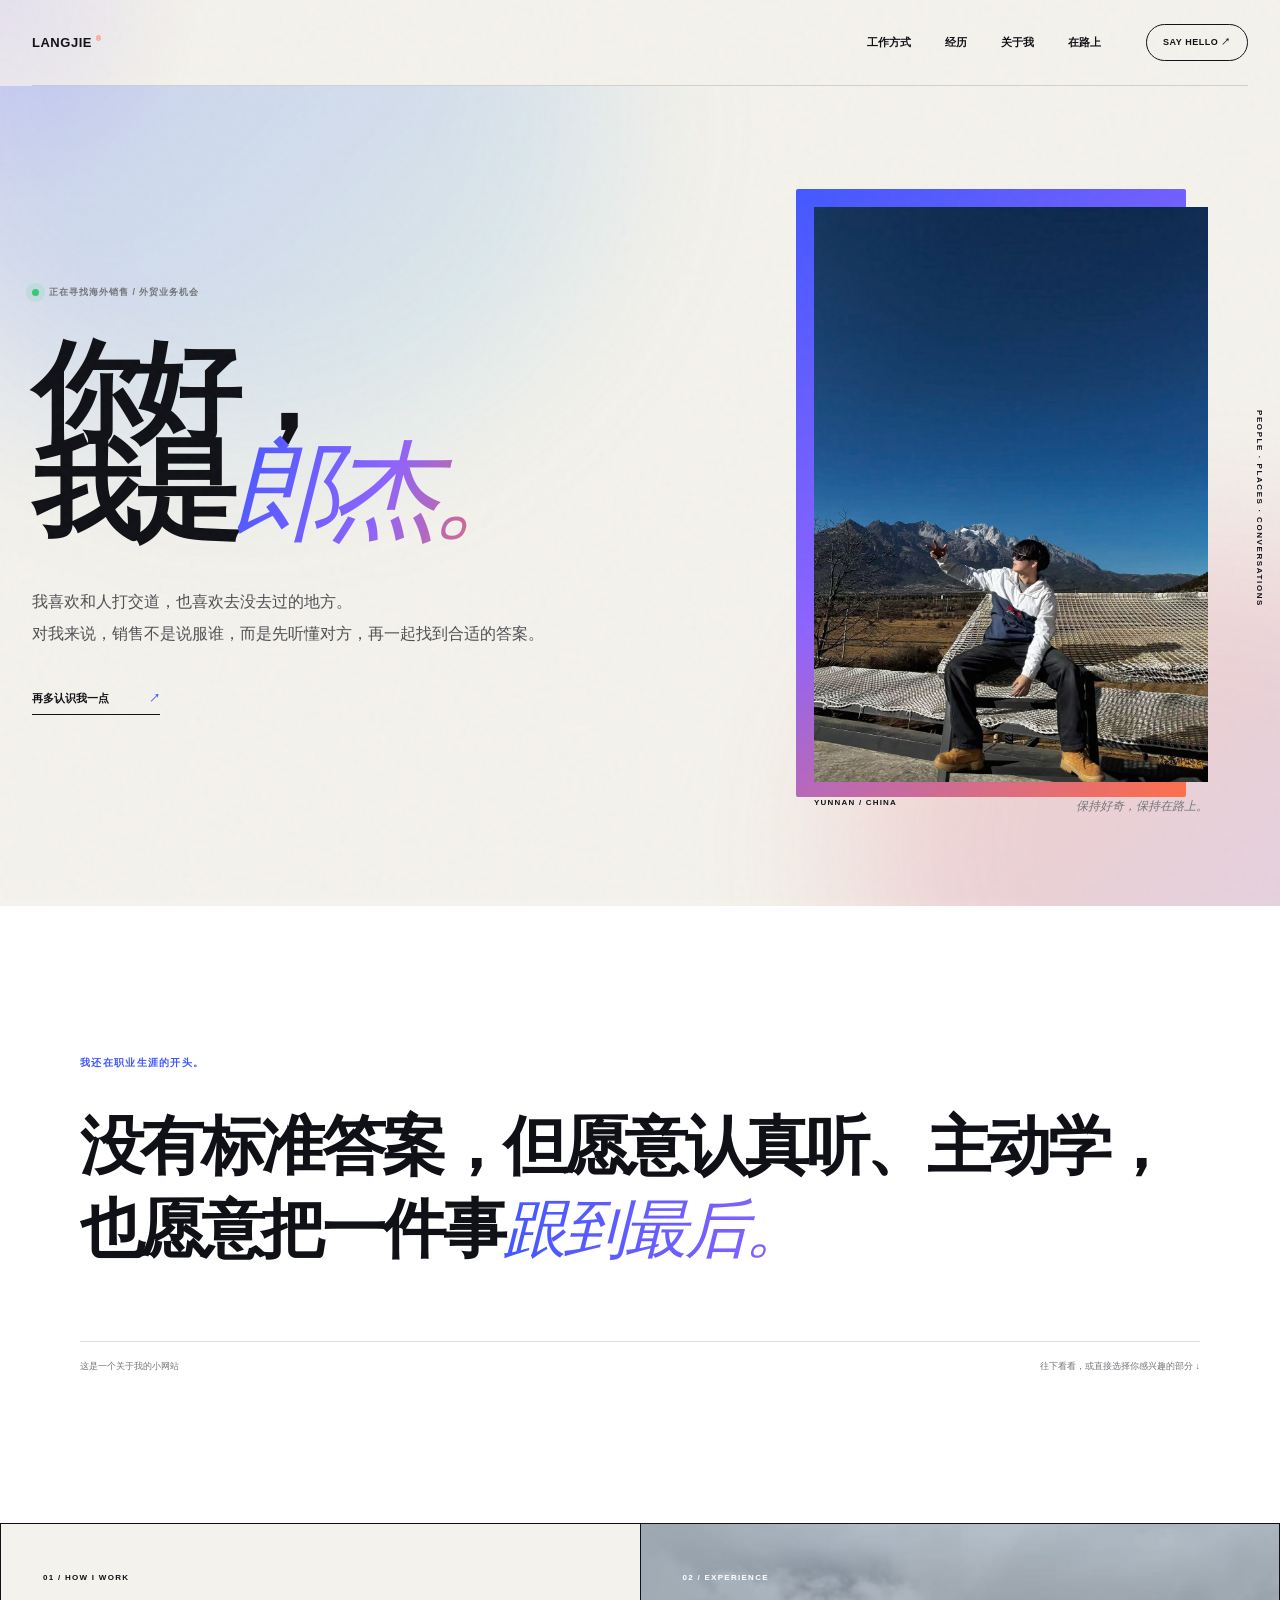
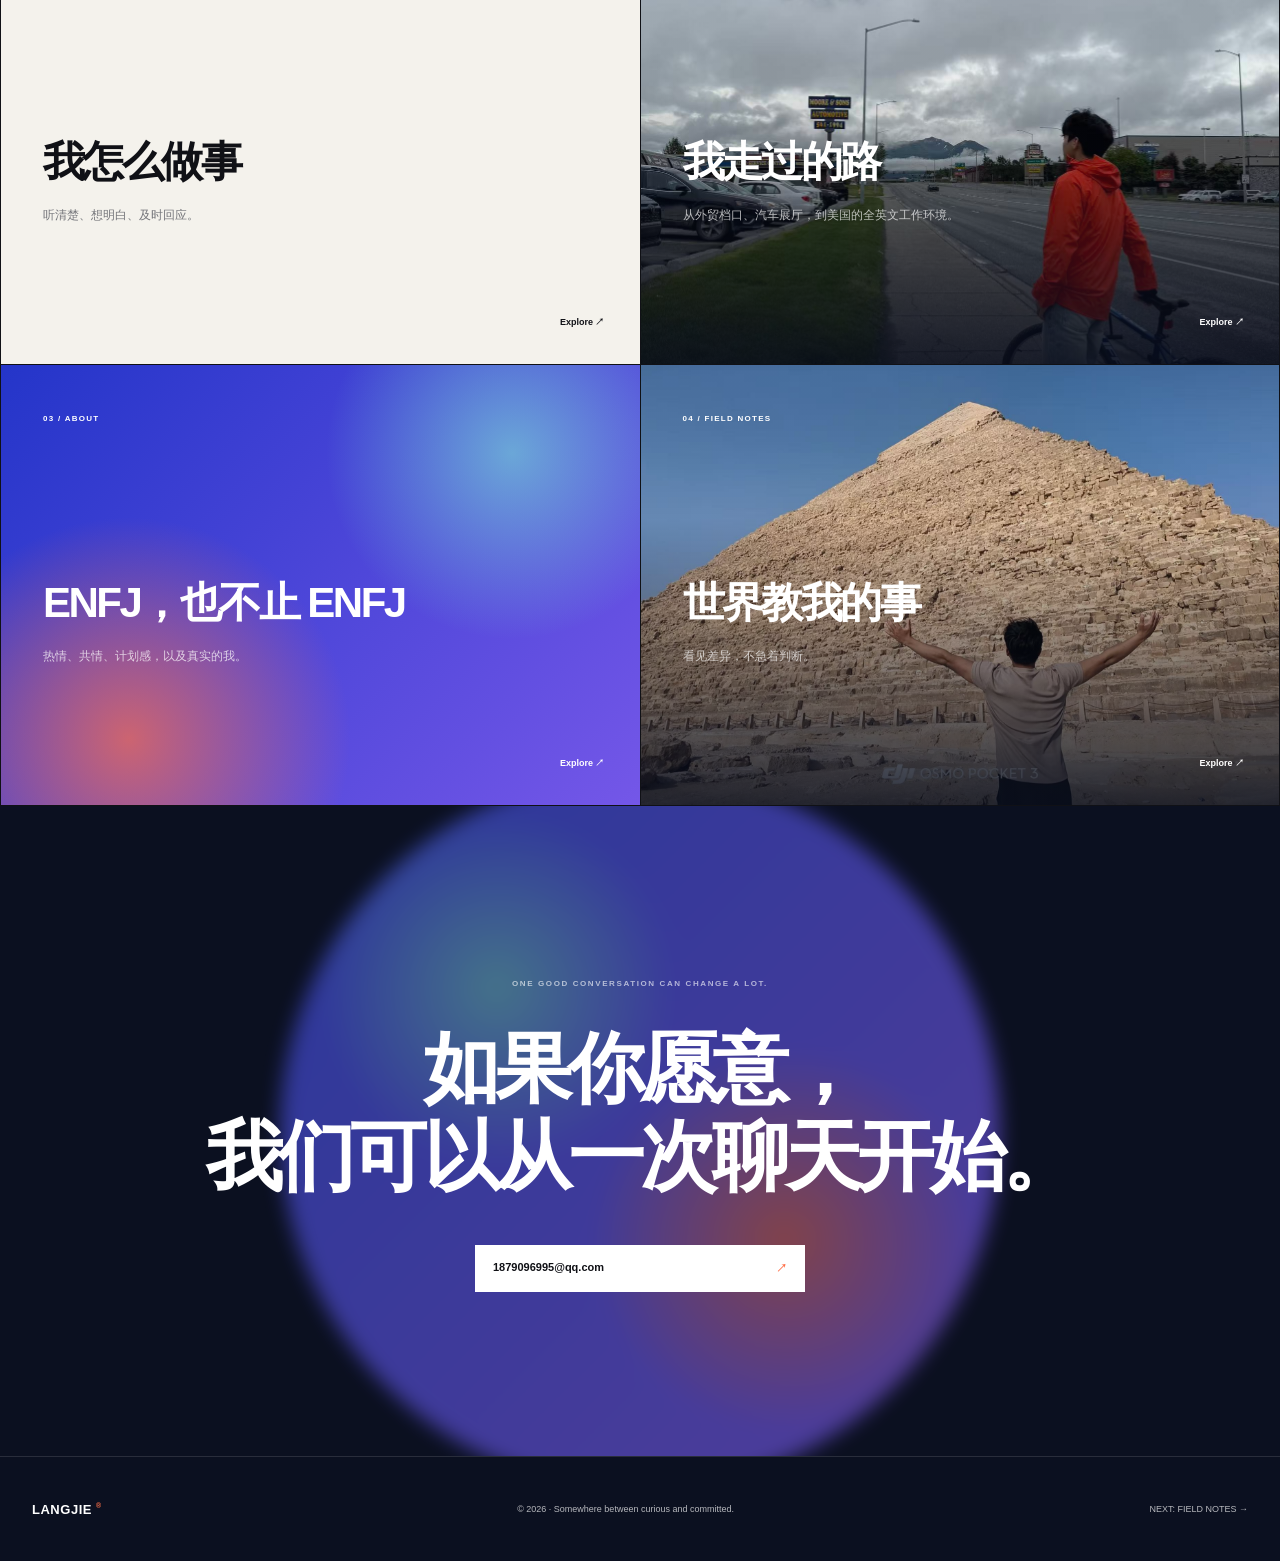
==== commit 6e354dbc: "Replace claims with an honest editorial story" ====
--- a/index.html
+++ b/index.html
@@ -1,101 +1,63 @@
 <!doctype html>
 <html lang="zh-CN">
 <head>
-  <meta charset="UTF-8">
-  <meta name="viewport" content="width=device-width, initial-scale=1">
-  <meta name="description" content="吕郎杰｜海外销售、外贸业务与国际客户开发。">
-  <meta name="theme-color" content="#071b33">
-  <title>吕郎杰｜Global Sales Explorer</title>
-  <link rel="icon" href="data:image/svg+xml,%3Csvg xmlns='http://www.w3.org/2000/svg' viewBox='0 0 64 64'%3E%3Crect width='64' height='64' rx='18' fill='%23ff5c35'/%3E%3Ctext x='32' y='43' text-anchor='middle' font-size='34' font-family='Arial' font-weight='800' fill='white'%3EL%3C/text%3E%3C/svg%3E">
-  <link rel="stylesheet" href="style.css">
+  <meta charset="UTF-8"><meta name="viewport" content="width=device-width, initial-scale=1">
+  <meta name="description" content="吕郎杰的个人网站｜海外销售、外贸业务与跨文化沟通。">
+  <meta name="theme-color" content="#0b1020"><title>吕郎杰｜你好，很高兴认识你</title>
+  <link rel="icon" href="favicon.svg"><link rel="stylesheet" href="style.css">
 </head>
-<body class="home">
-  <div class="grain" aria-hidden="true"></div>
+<body class="home-page">
+  <div class="grain"></div><div class="cursor-glow"></div>
   <header class="site-header">
-    <a class="logo" href="index.html"><strong>LLJ</strong><i></i></a>
-    <nav aria-label="主导航">
-      <a href="proof.html">业绩证据</a>
-      <a href="journey.html">职业路径</a>
-      <a href="personality.html">ENFJ</a>
-      <a href="world.html">世界相册</a>
-    </nav>
-    <a class="header-mail" href="mailto:1879096995@qq.com?subject=面试邀请｜海外销售岗位">聊聊机会 ↗</a>
-    <button class="menu-button" type="button" aria-label="打开导航"><span></span><span></span></button>
+    <a class="logo" href="index.html">LANGJIE<span>®</span></a>
+    <nav><a href="proof.html">工作方式</a><a href="journey.html">经历</a><a href="personality.html">关于我</a><a href="world.html">在路上</a></nav>
+    <a class="say-hi" href="mailto:1879096995@qq.com">SAY HELLO ↗</a>
+    <button class="menu-button" aria-label="打开导航"><i></i><i></i></button>
   </header>
-
   <main>
-    <section class="home-hero">
-      <img src="media/yunnan-mountain.jpg" alt="吕郎杰在云南山野旅行" class="cover-image">
-      <div class="image-wash"></div>
-      <div class="home-title">
-        <p class="eyebrow"><i></i> OPEN TO WORK · GLOBAL SALES</p>
-        <h1>把陌生市场<br>变成<span>长期关系。</span></h1>
-        <p class="lead">我是吕郎杰。一个走过十余个国家、敢于主动开口，也愿意把每一次承诺跟进到底的海外销售新人。</p>
-        <div class="hero-links">
-          <a href="proof.html">30 秒看业绩 <b>↗</b></a>
-          <a href="personality.html">认识 ENFJ 的我 <b>↗</b></a>
-        </div>
+    <section class="intro-hero">
+      <div class="aurora aurora-one"></div><div class="aurora aurora-two"></div>
+      <div class="intro-copy">
+        <p class="availability"><i></i>正在寻找海外销售 / 外贸业务机会</p>
+        <h1>你好，<br>我是<span>郎杰。</span></h1>
+        <p class="human-intro">我喜欢和人打交道，也喜欢去没去过的地方。<br>对我来说，销售不是说服谁，而是先听懂对方，再一起找到合适的答案。</p>
+        <a class="quiet-link" href="personality.html">再多认识我一点 <span>↗</span></a>
       </div>
-      <div class="candidate-ticket">
-        <small>CANDIDATE / 2026</small>
-        <strong>吕郎杰</strong>
-        <p>海外销售 · 外贸业务<br>国际客户开发</p>
-        <div><span>CET-6</span><span>J-1 USA</span><span>B2B / B2C</span></div>
-      </div>
-      <div class="home-stamp">CURIOUS<br>BY NATURE</div>
+      <figure class="intro-portrait">
+        <img src="media/yunnan-mountain.jpg" alt="吕郎杰在云南山野">
+        <figcaption><span>YUNNAN / CHINA</span><p>保持好奇，保持在路上。</p></figcaption>
+      </figure>
+      <p class="side-note">PEOPLE · PLACES · CONVERSATIONS</p>
     </section>
 
-    <section class="quick-proof">
-      <a href="proof.html#trade"><strong>68<span>万元</span></strong><p>累计外贸销售额</p><b>查看来源 ↗</b></a>
-      <a href="proof.html#delivery"><strong>98<span>%</span></strong><p>订单履约率</p><b>查看来源 ↗</b></a>
-      <a href="proof.html#tesla"><strong>10<span>台</span></strong><p>单月新能源车销量</p><b>查看来源 ↗</b></a>
-      <a href="proof.html#repeat"><strong>35<span>%</span></strong><p>核心 B 端复购率</p><b>查看来源 ↗</b></a>
+    <section class="home-note">
+      <p>我还在职业生涯的开头。</p>
+      <h2>没有标准答案，但愿意认真听、主动学，<br>也愿意把一件事<span>跟到最后。</span></h2>
+      <div class="note-foot"><span>这是一个关于我的小网站</span><span>往下看看，或直接选择你感兴趣的部分 ↓</span></div>
     </section>
 
-    <section class="portal">
-      <div class="portal-intro">
-        <span class="section-tag">CHOOSE YOUR ROUTE</span>
-        <h2>面试官，你想先了解哪一面？</h2>
-        <p>每个入口都是独立页面。你不需要顺序浏览，只需从最关心的问题开始。</p>
-      </div>
-      <div class="portal-grid">
-        <a class="portal-card coral" href="proof.html">
-          <small>01 / RESULTS</small><span>↗</span>
-          <h3>他能做出<br>什么结果？</h3>
-          <p>真实数字、销售案例、成交方法</p>
-        </a>
-        <a class="portal-card blue" href="journey.html">
-          <small>02 / EXPERIENCE</small><span>↗</span>
-          <h3>他的能力<br>从哪里来？</h3>
-          <p>美国、特斯拉与完整外贸链路</p>
-        </a>
-        <a class="portal-card lime" href="personality.html">
-          <small>03 / ENFJ</small><span>↗</span>
-          <h3>他会如何<br>加入团队？</h3>
-          <p>连接、洞察、共情与计划执行</p>
-        </a>
-        <a class="portal-card photo" href="world.html">
-          <img src="media/egypt-pyramid.jpg" alt="">
-          <div><small>04 / WORLD</small><span>↗</span><h3>他眼中的<br>世界有多大？</h3><p>十余国经历与跨文化好奇心</p></div>
-        </a>
-      </div>
+    <section class="site-map">
+      <a href="proof.html" class="map-item">
+        <small>01 / HOW I WORK</small><h3>我怎么做事</h3><p>听清楚、想明白、及时回应。</p><span>Explore ↗</span>
+      </a>
+      <a href="journey.html" class="map-item image-map">
+        <img src="media/alaska-road.jpg" alt="吕郎杰在阿拉斯加骑行"><div><small>02 / EXPERIENCE</small><h3>我走过的路</h3><p>从外贸档口、汽车展厅，到美国的全英文工作环境。</p><span>Explore ↗</span></div>
+      </a>
+      <a href="personality.html" class="map-item gradient-map">
+        <small>03 / ABOUT</small><h3>ENFJ，也不止 ENFJ</h3><p>热情、共情、计划感，以及真实的我。</p><span>Explore ↗</span>
+      </a>
+      <a href="world.html" class="map-item image-map tall-map">
+        <img src="media/egypt-pyramid.jpg" alt="吕郎杰在埃及旅行"><div><small>04 / FIELD NOTES</small><h3>世界教我的事</h3><p>看见差异，不急着判断。</p><span>Explore ↗</span></div>
+      </a>
     </section>
 
-    <section class="home-close">
-      <div>
-        <span>WHY INTERVIEW ME?</span>
-        <h2>热情负责破冰，<br>流程负责成交。</h2>
-      </div>
-      <p>我擅长在陌生环境中建立连接，再用 CRM、客户分级和持续跟进把连接推进成结果。这不是一句性格描述，而是经过汽车、珠宝、汽摩配、学生书包和全英文服务场景验证的工作方式。</p>
-      <a href="journey.html">查看验证过程 →</a>
+    <section class="home-invite">
+      <div class="invite-orb"></div>
+      <p>ONE GOOD CONVERSATION CAN CHANGE A LOT.</p>
+      <h2>如果你愿意，<br>我们可以从一次聊天开始。</h2>
+      <a href="mailto:1879096995@qq.com?subject=你好，郎杰">1879096995@qq.com <span>↗</span></a>
     </section>
   </main>
-
-  <footer class="site-footer">
-    <a class="logo" href="index.html"><strong>LLJ</strong><i></i></a>
-    <p>© 2026 吕郎杰 · Built with curiosity</p>
-    <a href="mailto:1879096995@qq.com">1879096995@qq.com ↗</a>
-  </footer>
+  <footer><a class="logo" href="index.html">LANGJIE<span>®</span></a><p>© 2026 · Somewhere between curious and committed.</p><a href="world.html">NEXT: FIELD NOTES →</a></footer>
   <script src="script.js"></script>
-</body>
-</html>
+</body></html>
--- a/style.css
+++ b/style.css
@@ -1,15 +1,16 @@
-:root{--navy:#071b33;--navy2:#0d2949;--cream:#f2eee5;--paper:#fffdf8;--orange:#ff5c35;--blue:#4e7cff;--lime:#d7ff44;--ink:#15201d;--muted:#69716e;--line:rgba(21,32,29,.16);--font:Inter,"Segoe UI","Microsoft YaHei","PingFang SC",sans-serif;--display:"Arial Black","Microsoft YaHei",sans-serif}
-*{box-sizing:border-box}html{scroll-behavior:smooth}body{margin:0;color:var(--ink);background:var(--cream);font-family:var(--font);overflow-x:hidden;opacity:0;transition:opacity .35s}body.ready{opacity:1}body.leaving{opacity:0}a{color:inherit;text-decoration:none}img{display:block;max-width:100%}.grain{position:fixed;inset:0;z-index:99;pointer-events:none;opacity:.035;background-image:url("data:image/svg+xml,%3Csvg viewBox='0 0 160 160' xmlns='http://www.w3.org/2000/svg'%3E%3Cfilter id='n'%3E%3CfeTurbulence type='fractalNoise' baseFrequency='.9' numOctaves='3' stitchTiles='stitch'/%3E%3C/filter%3E%3Crect width='100%25' height='100%25' filter='url(%23n)'/%3E%3C/svg%3E")}
-.site-header{position:absolute;top:0;left:50%;z-index:20;width:min(1450px,calc(100% - 64px));height:86px;display:flex;align-items:center;color:var(--paper);border-bottom:1px solid rgba(255,255,255,.25);transform:translateX(-50%)}.logo{display:flex;align-items:center;gap:8px;font-weight:900;letter-spacing:-.07em}.logo strong{font-size:18px}.logo i{width:8px;height:8px;background:var(--orange);border-radius:50%}.site-header nav{display:flex;gap:34px;margin-left:auto;margin-right:42px}.site-header nav a{position:relative;font-size:11px;font-weight:750}.site-header nav a:after{content:"";position:absolute;left:0;right:100%;bottom:-9px;height:2px;background:var(--lime);transition:right .2s}.site-header nav a:hover:after,.site-header nav a.active:after{right:0}.header-mail{padding:11px 16px;border:1px solid rgba(255,255,255,.5);border-radius:99px;font-size:11px;font-weight:750}.menu-button{display:none;width:42px;height:42px;padding:0;background:transparent;border:1px solid currentColor;border-radius:50%}.menu-button span{display:block;width:16px;height:1px;margin:5px auto;background:currentColor}.inner-header{position:relative;color:var(--paper);background:var(--navy)}.light-header{color:var(--ink);background:transparent;border-color:var(--line)}.light-header .header-mail{border-color:var(--ink)}
-.home-hero{position:relative;min-height:900px;overflow:hidden;color:var(--paper);background:var(--navy)}.cover-image{position:absolute;inset:0;width:100%;height:100%;object-fit:cover;object-position:center 55%}.image-wash{position:absolute;inset:0;background:linear-gradient(90deg,rgba(4,20,40,.96),rgba(4,20,40,.75) 40%,rgba(4,20,40,.1) 75%),linear-gradient(0deg,rgba(4,20,40,.55),transparent 50%)}.home-title{position:relative;z-index:2;width:min(1450px,calc(100% - 64px));margin:auto;padding-top:190px}.eyebrow{font-size:10px;font-weight:850;letter-spacing:.18em}.home-title .eyebrow{display:flex;align-items:center;gap:12px}.eyebrow i{width:8px;height:8px;background:var(--lime);border-radius:50%;box-shadow:0 0 0 7px rgba(215,255,68,.14)}.home-title h1,.page-hero h1,.personality-content h1,.world-intro h1{max-width:900px;margin:35px 0 30px;font-family:var(--display);font-size:clamp(60px,7vw,108px);line-height:.98;letter-spacing:-.075em}.home-title h1 span,.page-hero h1 span,.personality-content h1 span,.world-intro h1 span{color:var(--orange)}.lead{max-width:610px;color:rgba(255,255,255,.72);font-size:16px;line-height:1.9}.hero-links{display:flex;gap:12px;margin-top:36px}.hero-links a{display:flex;min-width:220px;justify-content:space-between;padding:16px 18px;color:var(--navy);background:var(--lime);font-size:11px;font-weight:850}.hero-links a+ a{color:var(--paper);background:transparent;border:1px solid rgba(255,255,255,.5)}.hero-links b{color:var(--orange)}.candidate-ticket{position:absolute;right:max(40px,calc((100vw - 1450px)/2));bottom:72px;z-index:3;width:285px;padding:24px;color:var(--ink);background:rgba(255,253,248,.92);box-shadow:9px 9px 0 var(--blue);backdrop-filter:blur(12px);transform:rotate(1.5deg)}.candidate-ticket small{color:var(--blue);font-size:8px;font-weight:900;letter-spacing:.15em}.candidate-ticket>strong{display:block;margin:25px 0 7px;font-size:29px;letter-spacing:-.05em}.candidate-ticket p{color:var(--muted);font-size:11px;line-height:1.6}.candidate-ticket div{display:flex;gap:6px}.candidate-ticket div span{padding:5px 7px;border:1px solid var(--line);border-radius:99px;font-size:8px;font-weight:750}.home-stamp{position:absolute;top:130px;right:5vw;z-index:3;display:grid;width:105px;height:105px;place-items:center;color:var(--lime);border:2px solid var(--lime);border-radius:50%;font-size:10px;font-weight:900;line-height:1.5;letter-spacing:.13em;text-align:center;transform:rotate(12deg)}.home-stamp:after{content:"";position:absolute;inset:6px;border:1px dashed var(--lime);border-radius:50%}
-.quick-proof{display:grid;grid-template-columns:repeat(4,1fr);color:var(--paper);background:var(--navy)}.quick-proof a{position:relative;padding:38px 4vw;border-right:1px solid rgba(255,255,255,.15);transition:.25s}.quick-proof a:hover{color:var(--navy);background:var(--lime)}.quick-proof strong{display:block;color:var(--lime);font-size:54px;letter-spacing:-.07em}.quick-proof a:hover strong{color:var(--navy)}.quick-proof strong span{margin-left:5px;color:var(--orange);font-size:13px}.quick-proof p{margin:5px 0;color:rgba(255,255,255,.6);font-size:11px}.quick-proof a:hover p{color:var(--navy)}.quick-proof b{position:absolute;right:20px;bottom:17px;opacity:0;font-size:8px;transition:.2s}.quick-proof a:hover b{opacity:1}
-.portal{padding:125px max(32px,calc((100vw - 1360px)/2));background:var(--paper)}.portal-intro{display:grid;grid-template-columns:.35fr 1fr .65fr;align-items:end;gap:35px;margin-bottom:70px}.section-tag{color:var(--orange);font-size:9px;font-weight:900;letter-spacing:.16em}.portal-intro h2{margin:0;font-family:var(--display);font-size:clamp(38px,4vw,58px);line-height:1.15;letter-spacing:-.05em}.portal-intro p{margin:0;color:var(--muted);font-size:13px;line-height:1.8}.portal-grid{display:grid;grid-template-columns:1fr 1fr;gap:13px}.portal-card{position:relative;min-height:390px;padding:30px;border:1px solid var(--ink);overflow:hidden;transition:.3s}.portal-card:hover{transform:translateY(-8px);box-shadow:9px 9px 0 var(--navy)}.portal-card>span,.portal-card>div>span{position:absolute;top:25px;right:27px;display:grid;width:42px;height:42px;place-items:center;border:1px solid currentColor;border-radius:50%}.portal-card small{font-size:8px;font-weight:900;letter-spacing:.15em}.portal-card h3{margin:130px 0 15px;font-size:38px;line-height:1.15;letter-spacing:-.06em}.portal-card p{opacity:.7;font-size:12px}.portal-card.coral{background:var(--orange)}.portal-card.blue{color:var(--paper);background:var(--blue)}.portal-card.lime{background:var(--lime)}.portal-card.photo{padding:0;color:var(--paper)}.portal-card.photo img{position:absolute;width:100%;height:100%;object-fit:cover;transition:.5s}.portal-card.photo:hover img{transform:scale(1.04)}.portal-card.photo:after{content:"";position:absolute;inset:0;background:linear-gradient(0deg,rgba(4,20,40,.9),rgba(4,20,40,.1))}.portal-card.photo>div{position:relative;z-index:2;height:100%;padding:30px}.home-close{display:grid;grid-template-columns:1fr 1fr;gap:8vw;align-items:center;padding:115px max(32px,calc((100vw - 1360px)/2));color:var(--paper);background:var(--blue)}.home-close span{color:var(--lime);font-size:9px;font-weight:900;letter-spacing:.16em}.home-close h2{margin:20px 0 0;font-family:var(--display);font-size:clamp(43px,5vw,70px);line-height:1.08;letter-spacing:-.06em}.home-close>p{font-size:15px;line-height:2}.home-close>a{grid-column:2;justify-self:start;padding-bottom:5px;border-bottom:1px solid var(--lime);color:var(--lime);font-size:11px;font-weight:850}
-.site-footer{display:flex;min-height:105px;align-items:center;justify-content:space-between;padding:25px max(32px,calc((100vw - 1360px)/2));color:var(--paper);background:var(--navy);border-top:1px solid rgba(255,255,255,.15);font-size:10px}.site-footer p{color:rgba(255,255,255,.45)}
-.dark-page{color:var(--paper);background:var(--navy)}.page-hero{position:relative;display:grid;min-height:610px;grid-template-columns:110px 1fr .45fr;gap:45px;align-items:center;padding:70px max(32px,calc((100vw - 1360px)/2));color:var(--paper);background:var(--navy)}.page-no{color:var(--orange);font-family:var(--display);font-size:85px;letter-spacing:-.08em}.page-hero h1{font-size:clamp(55px,6vw,90px)}.page-hero>div:nth-child(2)>p:last-child{max-width:700px;color:rgba(255,255,255,.62);line-height:1.8}.next-page{align-self:end;margin-bottom:20px;padding:17px;border:1px solid rgba(255,255,255,.35);font-size:10px;font-weight:800}.next-page b{float:right;color:var(--lime)}.light-page-hero{color:var(--ink);background:var(--cream);border-bottom:1px solid var(--line)}.light-page-hero>div:nth-child(2)>p:last-child{color:var(--muted)}.light-page-hero .next-page{border-color:var(--ink)}.light-page-hero .next-page b{color:var(--orange)}
-.proof-board{display:grid;grid-template-columns:1.2fr 1fr;color:var(--paper);background:rgba(255,255,255,.16);gap:1px}.proof-number{min-height:260px;padding:35px 6vw;background:var(--navy)}.main-number{grid-row:span 3;display:flex;min-height:780px;justify-content:space-between;flex-direction:column;background:var(--orange);color:var(--navy)}.proof-number small{font-size:9px;font-weight:900;letter-spacing:.13em}.proof-number strong{display:block;color:var(--lime);font-size:clamp(80px,11vw,155px);line-height:1;letter-spacing:-.1em}.main-number strong{color:var(--navy);font-size:clamp(130px,17vw,260px)}.proof-number strong span{margin-left:8px;color:var(--orange);font-size:15px}.main-number strong span{color:var(--navy)}.proof-number p{color:rgba(255,255,255,.5);font-size:11px}.main-number p{color:rgba(7,27,51,.7)}.case-index{padding:110px max(32px,calc((100vw - 1360px)/2));background:var(--navy)}.case-menu{display:flex;border:1px solid rgba(255,255,255,.2)}.case-menu button{flex:1;padding:18px;color:rgba(255,255,255,.55);background:transparent;border:0;border-right:1px solid rgba(255,255,255,.2);cursor:pointer;font:700 11px var(--font)}.case-menu button.active{color:var(--navy);background:var(--lime)}.case-story{display:grid;grid-template-columns:1fr .35fr;border:1px solid rgba(255,255,255,.2);border-top:0}.case-story>div{padding:48px}.case-story>div>p:first-child{color:var(--orange);font-size:9px;font-weight:900;letter-spacing:.15em}.case-story h2{max-width:700px;margin:25px 0 18px;font-size:34px;letter-spacing:-.05em}.case-story>div>p:last-child{max-width:800px;color:rgba(255,255,255,.6);line-height:1.9}.case-story aside{display:flex;padding:35px;justify-content:center;flex-direction:column;color:var(--navy);background:var(--cream)}.case-story aside small{color:var(--orange);font-weight:900}.case-story aside strong{margin:18px 0 8px;font-size:30px}.case-story aside span{color:var(--muted);font-size:11px}.interview-takeaway{padding:100px max(32px,calc((100vw - 1100px)/2));color:var(--navy);background:var(--lime)}.interview-takeaway>span{color:var(--orange);font-size:9px;font-weight:900;letter-spacing:.16em}.interview-takeaway h2{max-width:850px;margin:22px 0;font-family:var(--display);font-size:55px;line-height:1.15;letter-spacing:-.05em}.interview-takeaway p{max-width:760px;line-height:1.9}.interview-takeaway a{display:inline-block;margin-top:20px;padding:14px 18px;color:var(--paper);background:var(--navy);font-size:11px;font-weight:850}
-.journey-list{padding:50px max(32px,calc((100vw - 1240px)/2)) 120px}.journey-list article{display:grid;grid-template-columns:120px 1fr 310px;gap:45px;align-items:center;padding:70px 0;border-bottom:1px solid var(--line)}.date{text-align:right}.date strong{display:block;font-size:23px}.date span{color:var(--muted);font-size:9px}.experience small{color:var(--blue);font-size:9px;font-weight:900;letter-spacing:.12em}.experience h2{margin:18px 0 4px;font-size:32px;letter-spacing:-.05em}.experience h3{margin:0 0 20px;color:var(--orange);font-size:12px}.experience>p{max-width:650px;color:var(--muted);font-size:14px;line-height:1.9}.journey-list article>img{width:100%;height:240px;object-fit:cover;filter:saturate(.85)}.skill-pills{display:flex;gap:7px}.skill-pills span{padding:6px 9px;background:var(--paper);border-radius:99px;font-size:9px}.inline-result{display:inline-flex;align-items:center;gap:12px;margin-top:15px;padding:10px 14px;color:var(--paper);background:var(--navy)}.inline-result strong{color:var(--lime);font-size:25px}.inline-result span{font-size:9px}.abstract-card{display:flex;height:240px;align-items:center;justify-content:center;gap:15px;color:var(--navy);background:var(--lime);font-size:100px;font-weight:900}.abstract-card span{font-size:11px;line-height:1.5}.blue-card{color:var(--paper);background:var(--blue)}.triple-result{display:flex;margin-top:22px}.triple-result span{padding:0 20px;border-left:1px solid var(--line);color:var(--muted);font-size:9px}.triple-result span:first-child{padding-left:0;border:0}.triple-result strong{display:block;color:var(--ink);font-size:20px}
-.personality-page{color:var(--paper);background:var(--navy)}.personality-layout{display:grid;grid-template-columns:45% 55%;min-height:1100px}.personality-photo{position:sticky;top:0;height:100vh;overflow:hidden}.personality-photo img{width:100%;height:100%;object-fit:cover}.personality-photo:after{content:"";position:absolute;inset:0;background:linear-gradient(0deg,rgba(4,20,40,.9),transparent 55%)}.personality-photo>div{position:absolute;z-index:2;left:45px;right:45px;bottom:50px}.personality-photo small{color:var(--lime);font-size:9px;font-weight:900;letter-spacing:.2em}.personality-photo strong{display:block;margin-top:15px;font-size:38px;line-height:1.2}.personality-content{padding:100px 6vw}.personality-content .page-no{font-size:65px}.personality-content h1{font-size:clamp(50px,5vw,75px)}.personality-lead{max-width:720px;color:rgba(255,255,255,.62);line-height:1.9}.letter-grid{margin-top:60px;border-top:1px solid rgba(255,255,255,.2)}.letter-grid article{display:grid;grid-template-columns:70px 1fr;padding:28px 0;border-bottom:1px solid rgba(255,255,255,.2)}.letter-grid article>b{color:var(--lime);font-size:48px}.letter-grid h2{margin:4px 0 8px;font-size:21px}.letter-grid p{margin:0;color:rgba(255,255,255,.55);font-size:12px}.letter-grid a{display:inline-block;margin-top:12px;color:var(--orange);font-size:9px;font-weight:800}.reality-check{display:grid;grid-template-columns:.4fr 1fr;gap:20px;margin-top:30px;padding:23px;color:var(--navy);background:var(--lime)}.reality-check span{font-size:10px;font-weight:900}.reality-check p{margin:0;font-size:13px;font-weight:700}.page-continue{display:inline-block;margin-top:35px;padding-bottom:6px;border-bottom:1px solid var(--orange);color:var(--orange);font-size:11px;font-weight:850}
-.world-page{background:var(--paper)}.world-intro{padding:110px max(32px,calc((100vw - 1250px)/2)) 90px}.world-intro .page-no{float:right}.world-intro h1{font-size:clamp(54px,6vw,88px)}.world-intro>p:last-child{max-width:730px;color:var(--muted);line-height:1.9}.editorial-gallery{display:grid;grid-template-columns:repeat(12,1fr);gap:12px;padding:0 20px 120px}.editorial-gallery figure{position:relative;margin:0;overflow:hidden;background:var(--navy)}.editorial-gallery figure img{width:100%;height:100%;object-fit:cover;transition:.6s}.editorial-gallery figure:hover img{transform:scale(1.04)}.editorial-gallery figure:after{content:"";position:absolute;inset:0;background:linear-gradient(0deg,rgba(4,20,40,.72),transparent 45%)}.landscape{grid-column:span 7;height:520px}.portrait{grid-column:span 5;height:700px}.editorial-gallery figure:nth-of-type(3){grid-column:span 8}.editorial-gallery figure:nth-of-type(4){grid-column:span 4}.editorial-gallery figure:nth-of-type(5),.editorial-gallery figure:nth-of-type(6){grid-column:span 6}.editorial-gallery figure:nth-of-type(7){grid-column:3/span 8}.editorial-gallery figcaption{position:absolute;z-index:2;left:25px;right:25px;bottom:22px;display:flex;justify-content:space-between;color:var(--paper)}.editorial-gallery figcaption b{font-size:11px;letter-spacing:.13em}.editorial-gallery figcaption span{font-size:10px}.gallery-quote{grid-column:span 12;display:flex;min-height:220px;align-items:center;justify-content:center;gap:30px;color:var(--navy);background:var(--lime)}.gallery-quote>span{font-size:90px;font-weight:900;letter-spacing:-.08em}.gallery-quote p{font-weight:900}.gallery-quote small{max-width:230px;color:var(--muted);line-height:1.7}.world-to-work{padding:110px max(32px,calc((100vw - 1050px)/2));color:var(--paper);background:var(--blue)}.world-to-work>span{color:var(--lime);font-size:9px;font-weight:900;letter-spacing:.16em}.world-to-work h2{margin:24px 0;font-family:var(--display);font-size:55px;line-height:1.15;letter-spacing:-.05em}.world-to-work p{color:rgba(255,255,255,.65)}.world-to-work div{display:flex;gap:10px;margin-top:30px}.world-to-work a{padding:14px 18px;border:1px solid var(--paper);font-size:10px;font-weight:800}.world-to-work a:last-child{color:var(--navy);background:var(--lime);border-color:var(--lime)}
-@media(max-width:900px){.site-header nav{display:none}.site-header nav.mobile-open{position:absolute;top:70px;left:-16px;right:-16px;display:flex;margin:0;padding:22px;gap:0;flex-direction:column;color:var(--paper);background:var(--navy);border-top:1px solid rgba(255,255,255,.15);box-shadow:0 18px 35px rgba(0,0,0,.25)}.site-header nav.mobile-open a{padding:14px 5px;border-bottom:1px solid rgba(255,255,255,.12)}.menu-button{display:block;margin-left:auto}.header-mail{margin-left:auto;margin-right:12px}.portal-intro{grid-template-columns:1fr}.portal-grid{grid-template-columns:1fr}.home-close{grid-template-columns:1fr}.home-close>a{grid-column:1}.page-hero{grid-template-columns:80px 1fr}.page-hero .next-page{grid-column:2}.journey-list article{grid-template-columns:90px 1fr}.journey-list article>img,.abstract-card{grid-column:2}.personality-layout{grid-template-columns:1fr}.personality-photo{position:relative;height:65vh}.personality-content{padding:70px 30px}.quick-proof{grid-template-columns:1fr 1fr}.landscape,.portrait,.editorial-gallery figure:nth-of-type(n){grid-column:span 12;height:500px}}
-@media(max-width:600px){.site-header{width:calc(100% - 32px);height:70px}.header-mail{display:none}.home-hero{min-height:820px}.cover-image{object-position:58% 50%}.image-wash{background:linear-gradient(0deg,rgba(4,20,40,.97),rgba(4,20,40,.55) 70%,rgba(4,20,40,.3))}.home-title{width:calc(100% - 36px);padding-top:130px}.home-title h1,.page-hero h1,.personality-content h1,.world-intro h1{font-size:48px}.lead{font-size:14px}.hero-links{flex-direction:column}.hero-links a{width:100%}.candidate-ticket{display:none}.home-stamp{top:86px;right:-14px;width:82px;height:82px;font-size:8px}.quick-proof a{padding:27px 20px}.quick-proof strong{font-size:38px}.quick-proof p{line-height:1.5}.portal{padding:80px 20px}.portal-card{min-height:335px;padding:24px}.portal-card h3{margin-top:105px;font-size:32px}.home-close{padding:85px 20px}.home-close h2{font-size:42px}.site-footer{align-items:flex-start;flex-direction:column;gap:17px}.page-hero{display:block;min-height:620px;padding:80px 20px}.page-no{font-size:58px}.page-hero h1{margin-top:35px}.next-page{display:block;margin-top:55px}.proof-board{grid-template-columns:1fr 1fr}.main-number{grid-column:span 2;grid-row:auto;min-height:370px}.proof-number{min-height:220px;padding:25px 18px}.proof-number strong{font-size:65px}.main-number strong{font-size:115px}.case-index{padding:75px 20px}.case-menu button{padding:14px 6px;font-size:8px}.case-story{grid-template-columns:1fr}.case-story>div{padding:28px 22px}.case-story aside{padding:25px}.interview-takeaway{padding:75px 20px}.interview-takeaway h2{font-size:39px}.journey-list{padding:20px 20px 80px}.journey-list article{grid-template-columns:1fr;gap:18px}.date{text-align:left}.journey-list article>img,.abstract-card{grid-column:1;height:210px}.triple-result span{padding:0 12px}.personality-photo{height:58vh}.personality-photo>div{left:20px;bottom:25px}.personality-content{padding:65px 20px}.letter-grid article{grid-template-columns:50px 1fr}.reality-check{grid-template-columns:1fr}.world-intro{padding:85px 20px 60px}.world-intro .page-no{float:none}.editorial-gallery{padding:0 10px 75px}.landscape,.portrait,.editorial-gallery figure:nth-of-type(n){height:380px}.gallery-quote{flex-wrap:wrap;padding:30px}.gallery-quote>span{font-size:65px}.world-to-work{padding:80px 20px}.world-to-work h2{font-size:40px}.world-to-work div{flex-direction:column}.world-to-work a{text-align:center}}
-@media(prefers-reduced-motion:reduce){body{transition:none}}
+:root{--ink:#101116;--night:#0b1020;--paper:#f4f2ec;--white:#fff;--muted:#74757a;--blue:#4258ff;--violet:#8c63ff;--orange:#ff7049;--aqua:#7ce6d6;--line:rgba(16,17,22,.14);--sans:Inter,"Segoe UI","Microsoft YaHei","PingFang SC",sans-serif;--serif:Georgia,"Songti SC",serif}
+*{box-sizing:border-box}html{scroll-behavior:smooth}body{margin:0;color:var(--ink);background:var(--paper);font-family:var(--sans);overflow-x:hidden;opacity:0;transition:opacity .4s}body.ready{opacity:1}body.leaving{opacity:0}a{color:inherit;text-decoration:none}img{display:block;max-width:100%}.grain{position:fixed;inset:0;z-index:100;pointer-events:none;opacity:.032;background-image:url("data:image/svg+xml,%3Csvg viewBox='0 0 160 160' xmlns='http://www.w3.org/2000/svg'%3E%3Cfilter id='n'%3E%3CfeTurbulence type='fractalNoise' baseFrequency='.85' numOctaves='3'/%3E%3C/filter%3E%3Crect width='100%25' height='100%25' filter='url(%23n)'/%3E%3C/svg%3E")}.cursor-glow{position:fixed;z-index:0;width:420px;height:420px;border-radius:50%;background:radial-gradient(circle,rgba(120,99,255,.12),transparent 68%);pointer-events:none;transform:translate(-50%,-50%);transition:opacity .3s}
+.site-header{position:relative;z-index:20;width:min(1440px,calc(100% - 64px));height:86px;display:flex;align-items:center;margin:auto;border-bottom:1px solid var(--line)}.logo{font-size:13px;font-weight:850;letter-spacing:.04em}.logo span{margin-left:4px;color:var(--orange);font-size:7px;vertical-align:top}.site-header nav{display:flex;gap:34px;margin-left:auto;margin-right:45px}.site-header nav a{position:relative;font-size:11px;font-weight:650}.site-header nav a:after{content:"";position:absolute;left:0;right:100%;bottom:-9px;height:1px;background:currentColor;transition:right .25s}.site-header nav a:hover:after,.site-header nav a.active:after{right:0}.say-hi{padding:11px 16px;border:1px solid currentColor;border-radius:99px;font-size:9px;font-weight:800;letter-spacing:.06em}.menu-button{display:none;width:42px;height:42px;padding:0;background:transparent;border:1px solid currentColor;border-radius:50%}.menu-button i{display:block;width:15px;height:1px;margin:5px auto;background:currentColor}.dark-header{color:var(--white);border-color:rgba(255,255,255,.17);background:var(--night)}
+.intro-hero{position:relative;min-height:820px;display:grid;grid-template-columns:1.03fr .72fr;gap:5vw;align-items:center;padding:70px max(32px,calc((100vw - 1340px)/2));overflow:hidden}.aurora{position:absolute;border-radius:50%;filter:blur(80px);opacity:.72}.aurora-one{top:-280px;left:-120px;width:730px;height:650px;background:linear-gradient(135deg,rgba(66,88,255,.4),rgba(124,230,214,.22))}.aurora-two{right:-260px;bottom:-240px;width:680px;height:600px;background:linear-gradient(135deg,rgba(255,112,73,.34),rgba(140,99,255,.34))}.intro-copy,.intro-portrait{position:relative;z-index:2}.availability{display:flex;align-items:center;gap:10px;margin-bottom:45px;color:var(--muted);font-size:9px;font-weight:750;letter-spacing:.11em}.availability i{width:7px;height:7px;border-radius:50%;background:#36c878;box-shadow:0 0 0 6px rgba(54,200,120,.12)}.intro-copy h1{margin:0;font-size:clamp(72px,8.5vw,132px);line-height:.9;letter-spacing:-.085em;font-weight:760}.intro-copy h1 span{font-family:var(--serif);font-style:italic;font-weight:400;background:linear-gradient(110deg,var(--blue),var(--violet),var(--orange));-webkit-background-clip:text;background-clip:text;color:transparent}.human-intro{max-width:620px;margin:45px 0 38px;color:#4f5055;font-size:16px;line-height:2}.quiet-link{display:inline-flex;gap:40px;padding-bottom:8px;border-bottom:1px solid var(--ink);font-size:11px;font-weight:750}.quiet-link span{color:var(--blue)}.intro-portrait{margin-top:45px}.intro-portrait:before{content:"";position:absolute;z-index:-1;inset:-18px 22px 18px -18px;border-radius:2px;background:linear-gradient(145deg,var(--blue),var(--violet),var(--orange))}.intro-portrait img{width:100%;height:575px;object-fit:cover;object-position:center 70%;filter:saturate(.82) contrast(1.03)}.intro-portrait figcaption{display:flex;justify-content:space-between;margin-top:16px}.intro-portrait figcaption span{font-size:8px;font-weight:800;letter-spacing:.15em}.intro-portrait figcaption p{margin:0;color:var(--muted);font-family:var(--serif);font-size:12px;font-style:italic}.side-note{position:absolute;right:-78px;top:50%;font-size:8px;font-weight:850;letter-spacing:.2em;transform:rotate(90deg)}
+.home-note{padding:150px max(32px,calc((100vw - 1120px)/2));background:var(--white)}.home-note>p{margin:0 0 35px;color:var(--blue);font-size:10px;font-weight:800;letter-spacing:.13em}.home-note h2{margin:0;font-size:clamp(42px,5vw,72px);line-height:1.3;letter-spacing:-.055em;font-weight:600}.home-note h2 span{font-family:var(--serif);font-style:italic;font-weight:400;background:linear-gradient(90deg,var(--blue),var(--violet));-webkit-background-clip:text;background-clip:text;color:transparent}.note-foot{display:flex;justify-content:space-between;margin-top:70px;padding-top:18px;border-top:1px solid var(--line);color:var(--muted);font-size:9px}
+.site-map{display:grid;grid-template-columns:1fr 1fr;gap:1px;padding:1px;background:var(--ink)}.map-item{position:relative;min-height:440px;padding:42px;overflow:hidden;background:var(--paper);transition:.35s}.map-item:hover{z-index:2;transform:scale(.985);border-radius:10px}.map-item small{font-size:8px;font-weight:850;letter-spacing:.16em}.map-item h3{margin:150px 0 15px;font-size:42px;letter-spacing:-.06em}.map-item p{max-width:400px;color:var(--muted);font-size:12px;line-height:1.7}.map-item>span,.map-item>div>span{position:absolute;right:35px;bottom:35px;font-size:9px;font-weight:800}.image-map{padding:0;color:var(--white)}.image-map img{position:absolute;width:100%;height:100%;object-fit:cover;transition:.7s}.image-map:hover img{transform:scale(1.04)}.image-map:after{content:"";position:absolute;inset:0;background:linear-gradient(0deg,rgba(8,13,28,.86),rgba(8,13,28,.07) 65%)}.image-map>div{position:relative;z-index:2;height:100%;padding:42px}.image-map p{color:rgba(255,255,255,.7)}.gradient-map{color:var(--white);background:radial-gradient(circle at 80% 20%,rgba(124,230,214,.6),transparent 30%),radial-gradient(circle at 20% 85%,rgba(255,112,73,.72),transparent 35%),linear-gradient(135deg,#2435c9,#7457e8)}.gradient-map p{color:rgba(255,255,255,.72)}
+.home-invite{position:relative;min-height:650px;display:flex;align-items:center;justify-content:center;flex-direction:column;overflow:hidden;color:var(--white);background:var(--night);text-align:center}.invite-orb{position:absolute;width:720px;height:720px;border-radius:50%;background:radial-gradient(circle at 30% 30%,rgba(124,230,214,.75),transparent 25%),radial-gradient(circle at 70% 65%,rgba(255,112,73,.8),transparent 28%),linear-gradient(135deg,var(--blue),var(--violet));filter:blur(10px);opacity:.55}.home-invite>*:not(.invite-orb){position:relative;z-index:2}.home-invite>p{color:rgba(255,255,255,.62);font-size:8px;font-weight:850;letter-spacing:.2em}.home-invite h2{margin:28px 0 45px;font-size:clamp(48px,6vw,82px);line-height:1.15;letter-spacing:-.06em}.home-invite a{display:flex;min-width:330px;justify-content:space-between;padding:16px 18px;color:var(--ink);background:var(--white);font-size:11px;font-weight:750}.home-invite a span{color:var(--orange)}
+footer{display:flex;min-height:105px;align-items:center;justify-content:space-between;padding:25px max(32px,calc((100vw - 1340px)/2));color:rgba(255,255,255,.7);background:var(--night);border-top:1px solid rgba(255,255,255,.12);font-size:9px}footer .logo{color:var(--white)}
+.method-page,.about-page{color:var(--white);background:var(--night)}.inner-hero{display:grid;min-height:700px;grid-template-columns:130px 1fr .4fr;gap:45px;align-items:center;padding:80px max(32px,calc((100vw - 1280px)/2));background:radial-gradient(circle at 80% 15%,rgba(140,99,255,.28),transparent 35%),radial-gradient(circle at 10% 90%,rgba(124,230,214,.18),transparent 35%),var(--night)}.page-mark{color:var(--orange);font:italic 80px var(--serif)}.kicker,.about-intro>p,.field-intro>p{color:var(--aqua);font-size:9px;font-weight:850;letter-spacing:.18em}.inner-hero h1,.about-intro h1,.field-intro h1{margin:25px 0;font-size:clamp(54px,6vw,88px);line-height:1.06;letter-spacing:-.065em}.inner-hero h1 span,.about-intro h1 span,.field-intro h1 span{font-family:var(--serif);font-style:italic;font-weight:400;background:linear-gradient(90deg,var(--aqua),var(--violet),var(--orange));-webkit-background-clip:text;background-clip:text;color:transparent}.inner-hero>div:nth-child(2)>p:last-child{max-width:750px;color:rgba(255,255,255,.58);line-height:1.9}.inner-hero>a{align-self:end;margin-bottom:35px;padding-bottom:7px;border-bottom:1px solid var(--aqua);color:var(--aqua);font-size:9px;font-weight:800}
+.method-list{padding:40px max(32px,calc((100vw - 1100px)/2)) 130px}.method-list article{display:grid;grid-template-columns:70px .65fr 1fr 150px;gap:35px;align-items:center;min-height:180px;border-bottom:1px solid rgba(255,255,255,.16)}.method-list article>span{color:var(--orange);font:italic 22px var(--serif)}.method-list h2{font-size:27px;letter-spacing:-.04em}.method-list p{color:rgba(255,255,255,.58);font-size:13px;line-height:1.8}.method-list small{color:var(--aqua);font-size:7px;font-weight:850;letter-spacing:.15em;text-align:right}.method-scene{display:grid;grid-template-columns:1fr 1fr;gap:8vw;padding:110px max(32px,calc((100vw - 1100px)/2));color:var(--ink);background:linear-gradient(135deg,#d7fff6,#e5ddff 48%,#ffd9c9)}.method-scene p{font-size:9px;font-weight:850;letter-spacing:.13em}.method-scene h2{font-size:48px;line-height:1.2;letter-spacing:-.05em}.method-scene ul{margin:0;padding:0;list-style:none}.method-scene li{padding:20px 0;border-bottom:1px solid var(--line);font-size:14px}
+.journey-page{background:var(--paper)}.journey-cover{position:relative;min-height:720px;display:flex;align-items:end;overflow:hidden;padding:80px max(32px,calc((100vw - 1280px)/2));color:var(--white)}.journey-cover>img{position:absolute;inset:0;width:100%;height:100%;object-fit:cover;object-position:center 50%}.journey-shade{position:absolute;inset:0;background:linear-gradient(0deg,rgba(6,11,24,.94),rgba(6,11,24,.05) 70%)}.journey-cover>div:last-child{position:relative;z-index:2}.journey-cover p{color:var(--aqua);font-size:9px;font-weight:850;letter-spacing:.17em}.journey-cover h1{margin:20px 0;font-size:clamp(60px,7vw,100px);line-height:1;letter-spacing:-.07em}.journey-cover span{color:rgba(255,255,255,.65);font-size:13px}.experience-editorial{padding:80px max(32px,calc((100vw - 1140px)/2)) 130px}.experience-editorial article{display:grid;grid-template-columns:160px .7fr 1fr;gap:45px;padding:65px 0;border-bottom:1px solid var(--line)}.when{font:italic 14px var(--serif);color:var(--muted)}.where small{color:var(--blue);font-size:8px;font-weight:850;letter-spacing:.15em}.where h2{margin:16px 0 5px;font-size:29px;letter-spacing:-.05em}.where h3{margin:0;color:var(--orange);font-size:11px}.experience-editorial article>p{margin:0;color:var(--muted);font-size:14px;line-height:1.9}.education-line{display:grid;grid-template-columns:.35fr 1fr .3fr;gap:30px;align-items:center;padding:80px max(32px,calc((100vw - 1140px)/2));background:linear-gradient(105deg,#dbe2ff,#ede4ff,#ffe2d6)}.education-line p{font-size:8px;font-weight:850;letter-spacing:.16em}.education-line h2{font-size:28px}.education-line span{text-align:right;font:italic 13px var(--serif)}
+.about-intro{position:relative;min-height:760px;padding:120px max(32px,calc((100vw - 1160px)/2));overflow:hidden;background:var(--night)}.about-orb{position:absolute;right:-140px;top:-220px;width:720px;height:720px;border-radius:50%;background:radial-gradient(circle at 35% 30%,var(--aqua),transparent 20%),radial-gradient(circle at 65% 65%,var(--orange),transparent 25%),linear-gradient(135deg,var(--blue),var(--violet));filter:blur(25px);opacity:.5}.about-intro>*:not(.about-orb){position:relative;z-index:2}.about-intro h1{max-width:900px}.about-copy{display:grid;grid-template-columns:1fr 1fr;gap:40px;max-width:800px;margin:65px 0 0 auto;color:rgba(255,255,255,.65);font-size:14px;line-height:1.9}.traits-editorial{display:grid;grid-template-columns:1fr 1fr;color:var(--ink);background:var(--paper)}.traits-editorial article{min-height:370px;padding:50px;border-right:1px solid var(--line);border-bottom:1px solid var(--line)}.traits-editorial b{color:var(--blue);font:italic 24px var(--serif)}.traits-editorial h2{margin:100px 0 17px;font-size:32px;letter-spacing:-.05em}.traits-editorial p{max-width:480px;color:var(--muted);font-size:13px;line-height:1.9}.not-perfect{display:grid;grid-template-columns:1fr 1fr;gap:8vw;padding:110px max(32px,calc((100vw - 1100px)/2));color:var(--ink);background:linear-gradient(135deg,#d6fff6,#e7deff,#ffded1)}.not-perfect>div>p{font-size:8px;font-weight:850;letter-spacing:.16em}.not-perfect h2{font-size:44px;line-height:1.2;letter-spacing:-.05em}.not-perfect>p{font-size:14px;line-height:2}
+.field-page{background:var(--paper)}.field-intro{padding:130px max(32px,calc((100vw - 1160px)/2)) 100px}.field-intro>p{color:var(--blue)}.field-intro h1{color:var(--ink)}.field-intro>div{display:grid;grid-template-columns:1fr 1fr;gap:40px;max-width:760px;margin:60px 0 0 auto;color:var(--muted);line-height:1.9}.field-gallery{display:grid;grid-template-columns:repeat(12,1fr);gap:12px;padding:0 18px 120px}.field-gallery figure{position:relative;margin:0;overflow:hidden}.field-gallery figure img{width:100%;height:100%;object-fit:cover;transition:.7s}.field-gallery figure:hover img{transform:scale(1.035)}.field-gallery figure:after{content:"";position:absolute;inset:0;background:linear-gradient(0deg,rgba(7,12,25,.68),transparent 45%)}.field-wide{grid-column:span 8;height:560px}.field-portrait{grid-column:span 5;height:720px}.field-gallery figure:nth-of-type(3){grid-column:span 7}.field-gallery figure:nth-of-type(4),.field-gallery figure:nth-of-type(5){grid-column:span 6}.field-gallery figcaption{position:absolute;z-index:2;left:25px;right:25px;bottom:22px;display:flex;justify-content:space-between;color:var(--white)}.field-gallery figcaption b{font-size:9px;letter-spacing:.15em}.field-gallery figcaption span{font:italic 12px var(--serif)}.field-words{grid-column:span 4;display:flex;height:560px;align-items:center;justify-content:center;flex-direction:column;background:linear-gradient(145deg,#d4fff6,#e3ddff 55%,#ffd9c9);text-align:center}.field-words>span{font-size:100px;font-weight:750;letter-spacing:-.1em}.field-words p{font-size:12px;font-weight:750}.field-words small{max-width:220px;color:var(--muted);line-height:1.8}.field-close{padding:120px max(32px,calc((100vw - 1050px)/2));color:var(--white);background:radial-gradient(circle at 80% 20%,rgba(124,230,214,.45),transparent 30%),linear-gradient(135deg,#2438d2,#7655df 60%,#ff7049)}.field-close p{font-size:8px;font-weight:850;letter-spacing:.17em}.field-close h2{margin:25px 0 40px;font-size:55px;line-height:1.2;letter-spacing:-.055em}.field-close a{display:inline-block;padding:14px 18px;color:var(--ink);background:var(--white);font-size:10px;font-weight:800}
+@media(max-width:900px){.site-header nav{display:none}.site-header nav.mobile-open{position:absolute;top:70px;left:-16px;right:-16px;display:flex;margin:0;padding:20px;gap:0;flex-direction:column;color:var(--white);background:var(--night);box-shadow:0 20px 40px rgba(0,0,0,.2)}.site-header nav.mobile-open a{padding:14px;border-bottom:1px solid rgba(255,255,255,.13)}.say-hi{margin-left:auto;margin-right:12px}.menu-button{display:block}.intro-hero{grid-template-columns:1fr}.intro-portrait{max-width:620px}.site-map{grid-template-columns:1fr}.inner-hero{grid-template-columns:80px 1fr}.inner-hero>a{grid-column:2}.method-list article{grid-template-columns:50px 1fr}.method-list p{grid-column:2}.method-list small{display:none}.method-scene{grid-template-columns:1fr}.experience-editorial article{grid-template-columns:130px 1fr}.experience-editorial article>p{grid-column:2}.traits-editorial{grid-template-columns:1fr}.about-copy,.not-perfect,.field-intro>div{grid-template-columns:1fr}.field-wide,.field-portrait,.field-gallery figure:nth-of-type(n),.field-words{grid-column:span 12;height:560px}}
+@media(max-width:600px){.cursor-glow{display:none}.site-header{width:calc(100% - 32px);height:70px}.say-hi{display:none}.intro-hero{display:block;min-height:0;padding:90px 20px}.intro-copy h1{font-size:65px}.human-intro{font-size:14px}.intro-portrait{margin-top:75px}.intro-portrait img{height:470px}.side-note{display:none}.home-note{padding:95px 20px}.home-note h2{font-size:39px}.note-foot{align-items:flex-start;gap:20px;flex-direction:column}.map-item{min-height:350px;padding:27px}.map-item h3{margin-top:110px;font-size:34px}.image-map>div{padding:27px}.home-invite{min-height:580px;padding:40px 20px}.invite-orb{width:520px;height:520px}.home-invite h2{font-size:45px}.home-invite a{min-width:0;width:100%}footer{align-items:flex-start;flex-direction:column;gap:18px}.inner-hero{display:block;min-height:690px;padding:90px 20px}.page-mark{font-size:55px}.inner-hero h1,.about-intro h1,.field-intro h1{font-size:48px}.inner-hero>a{display:inline-block;margin-top:40px}.method-list{padding:30px 20px 80px}.method-list article{padding:30px 0}.method-scene{padding:80px 20px}.method-scene h2{font-size:39px}.journey-cover{min-height:650px;padding:70px 20px}.journey-cover h1{font-size:56px}.experience-editorial{padding:40px 20px 85px}.experience-editorial article{grid-template-columns:1fr;gap:18px}.experience-editorial article>p{grid-column:1}.education-line{grid-template-columns:1fr;padding:65px 20px}.education-line span{text-align:left}.about-intro{min-height:700px;padding:95px 20px}.about-copy{margin-top:45px}.traits-editorial article{min-height:330px;padding:30px}.traits-editorial h2{margin-top:85px}.not-perfect{padding:80px 20px}.not-perfect h2{font-size:38px}.field-intro{padding:95px 20px 70px}.field-gallery{padding:0 10px 80px}.field-wide,.field-portrait,.field-gallery figure:nth-of-type(n),.field-words{height:420px}.field-close{padding:85px 20px}.field-close h2{font-size:40px}}
+@media(prefers-reduced-motion:reduce){body{transition:none}.cursor-glow{display:none}}
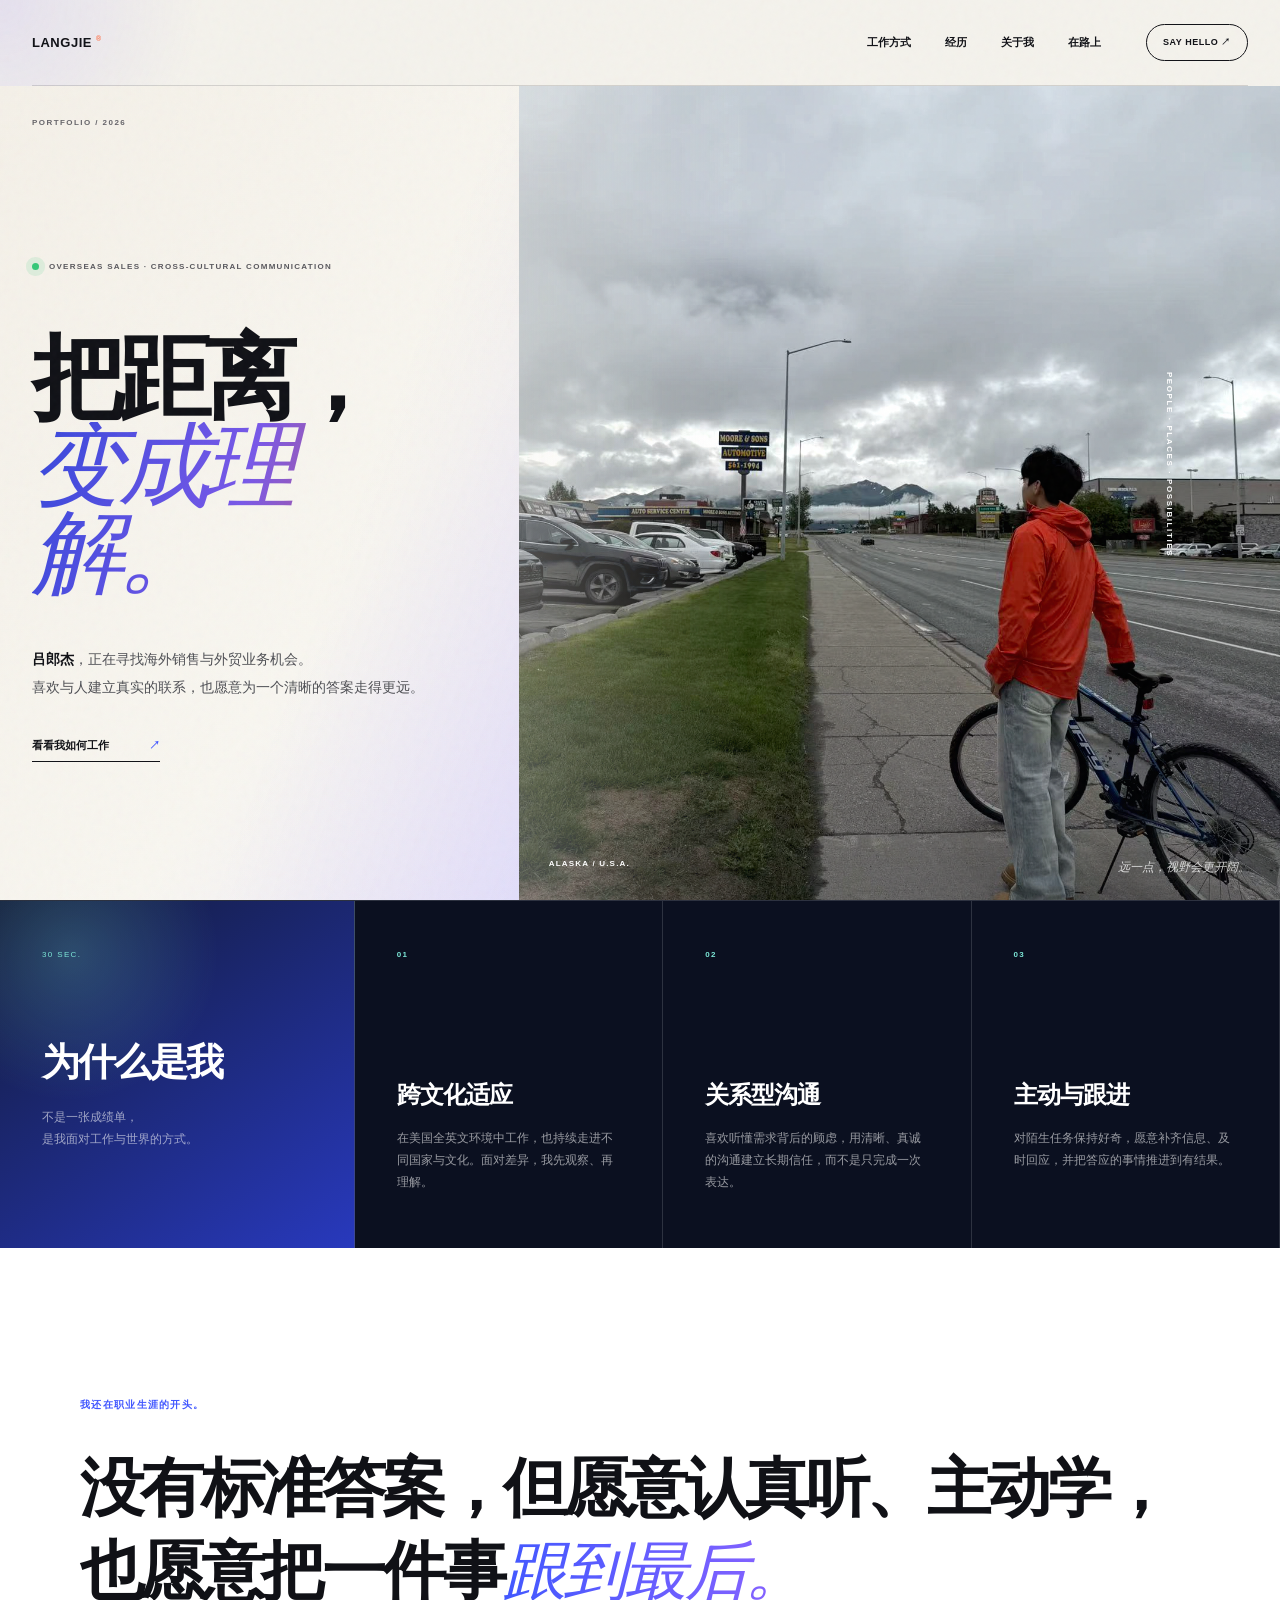
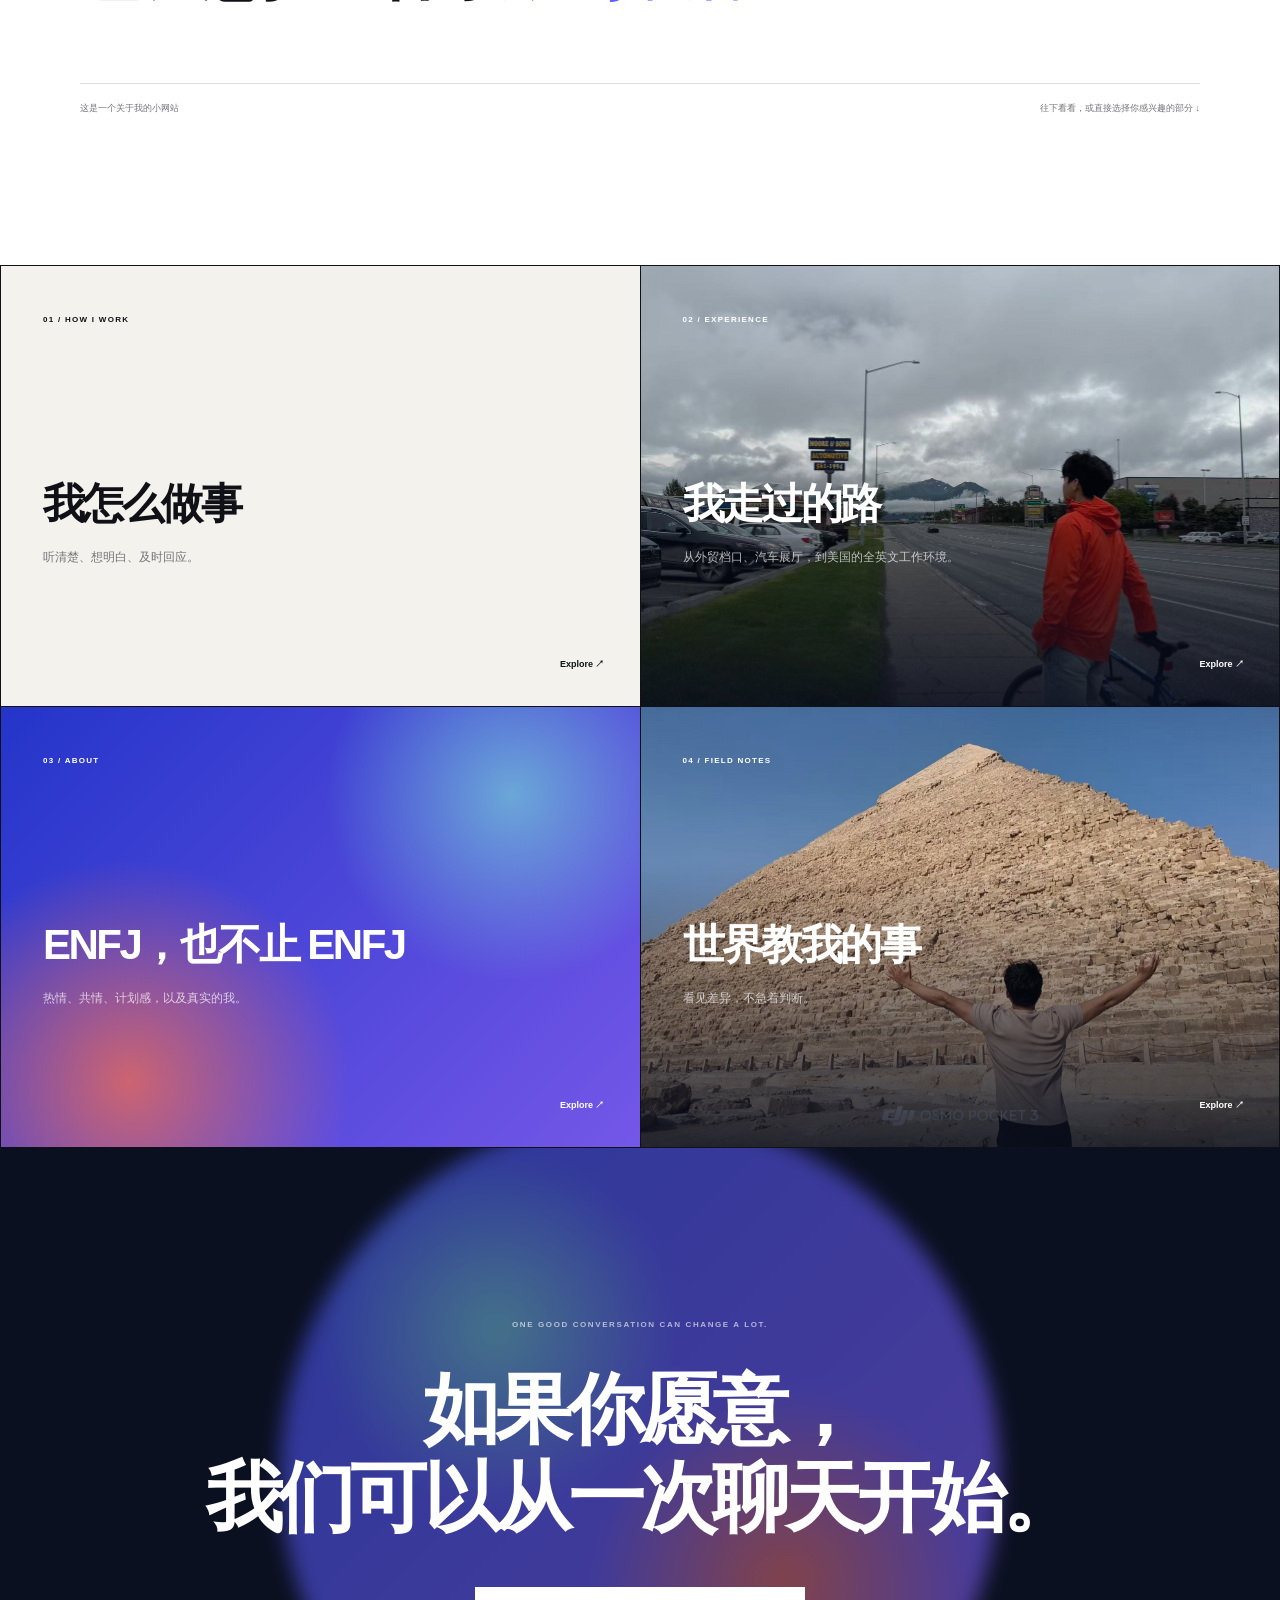
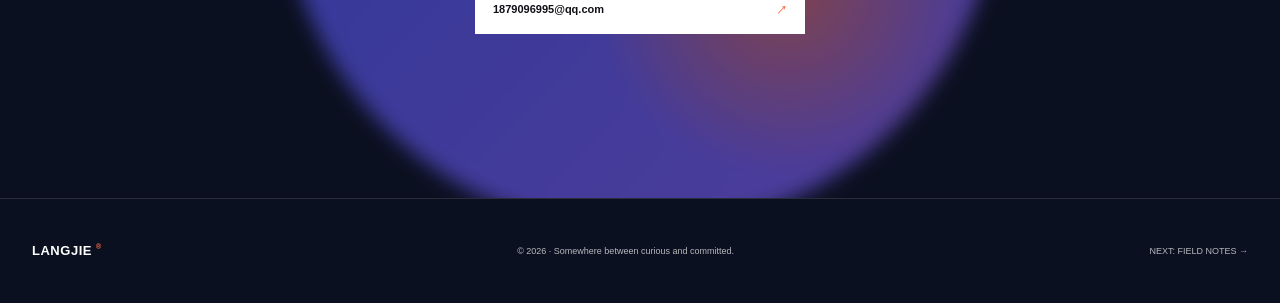
==== commit 418a9389: "Refine homepage with an artistic job-search hero" ====
--- a/index.html
+++ b/index.html
@@ -3,7 +3,7 @@
 <head>
   <meta charset="UTF-8"><meta name="viewport" content="width=device-width, initial-scale=1">
   <meta name="description" content="吕郎杰的个人网站｜海外销售、外贸业务与跨文化沟通。">
-  <meta name="theme-color" content="#0b1020"><title>吕郎杰｜你好，很高兴认识你</title>
+  <meta name="theme-color" content="#0b1020"><title>吕郎杰｜海外销售与跨文化沟通</title>
   <link rel="icon" href="favicon.svg"><link rel="stylesheet" href="style.css">
 </head>
 <body class="home-page">
@@ -15,19 +15,26 @@
     <button class="menu-button" aria-label="打开导航"><i></i><i></i></button>
   </header>
   <main>
-    <section class="intro-hero">
-      <div class="aurora aurora-one"></div><div class="aurora aurora-two"></div>
+    <section class="intro-hero art-hero">
+      <div class="hero-index">PORTFOLIO / 2026</div>
       <div class="intro-copy">
-        <p class="availability"><i></i>正在寻找海外销售 / 外贸业务机会</p>
-        <h1>你好，<br>我是<span>郎杰。</span></h1>
-        <p class="human-intro">我喜欢和人打交道，也喜欢去没去过的地方。<br>对我来说，销售不是说服谁，而是先听懂对方，再一起找到合适的答案。</p>
-        <a class="quiet-link" href="personality.html">再多认识我一点 <span>↗</span></a>
+        <p class="availability"><i></i>OVERSEAS SALES · CROSS-CULTURAL COMMUNICATION</p>
+        <h1>把距离，<br><span>变成理解。</span></h1>
+        <p class="human-intro"><b>吕郎杰</b>，正在寻找海外销售与外贸业务机会。<br>喜欢与人建立真实的联系，也愿意为一个清晰的答案走得更远。</p>
+        <a class="quiet-link" href="proof.html">看看我如何工作 <span>↗</span></a>
       </div>
       <figure class="intro-portrait">
-        <img src="media/yunnan-mountain.jpg" alt="吕郎杰在云南山野">
-        <figcaption><span>YUNNAN / CHINA</span><p>保持好奇，保持在路上。</p></figcaption>
+        <img src="media/alaska-road.jpg" alt="吕郎杰在阿拉斯加骑行">
+        <figcaption><span>ALASKA / U.S.A.</span><p>远一点，视野会更开阔。</p></figcaption>
       </figure>
-      <p class="side-note">PEOPLE · PLACES · CONVERSATIONS</p>
+      <p class="side-note">PEOPLE · PLACES · POSSIBILITIES</p>
+    </section>
+
+    <section class="quick-read" aria-label="30秒了解吕郎杰">
+      <div class="quick-read-title"><span>30 SEC.</span><h2>为什么是我</h2><p>不是一张成绩单，<br>是我面对工作与世界的方式。</p></div>
+      <article><b>01</b><h3>跨文化适应</h3><p>在美国全英文环境中工作，也持续走进不同国家与文化。面对差异，我先观察、再理解。</p></article>
+      <article><b>02</b><h3>关系型沟通</h3><p>喜欢听懂需求背后的顾虑，用清晰、真诚的沟通建立长期信任，而不是只完成一次表达。</p></article>
+      <article><b>03</b><h3>主动与跟进</h3><p>对陌生任务保持好奇，愿意补齐信息、及时回应，并把答应的事情推进到有结果。</p></article>
     </section>
 
     <section class="home-note">
--- a/style.css
+++ b/style.css
@@ -14,3 +14,34 @@
 @media(max-width:900px){.site-header nav{display:none}.site-header nav.mobile-open{position:absolute;top:70px;left:-16px;right:-16px;display:flex;margin:0;padding:20px;gap:0;flex-direction:column;color:var(--white);background:var(--night);box-shadow:0 20px 40px rgba(0,0,0,.2)}.site-header nav.mobile-open a{padding:14px;border-bottom:1px solid rgba(255,255,255,.13)}.say-hi{margin-left:auto;margin-right:12px}.menu-button{display:block}.intro-hero{grid-template-columns:1fr}.intro-portrait{max-width:620px}.site-map{grid-template-columns:1fr}.inner-hero{grid-template-columns:80px 1fr}.inner-hero>a{grid-column:2}.method-list article{grid-template-columns:50px 1fr}.method-list p{grid-column:2}.method-list small{display:none}.method-scene{grid-template-columns:1fr}.experience-editorial article{grid-template-columns:130px 1fr}.experience-editorial article>p{grid-column:2}.traits-editorial{grid-template-columns:1fr}.about-copy,.not-perfect,.field-intro>div{grid-template-columns:1fr}.field-wide,.field-portrait,.field-gallery figure:nth-of-type(n),.field-words{grid-column:span 12;height:560px}}
 @media(max-width:600px){.cursor-glow{display:none}.site-header{width:calc(100% - 32px);height:70px}.say-hi{display:none}.intro-hero{display:block;min-height:0;padding:90px 20px}.intro-copy h1{font-size:65px}.human-intro{font-size:14px}.intro-portrait{margin-top:75px}.intro-portrait img{height:470px}.side-note{display:none}.home-note{padding:95px 20px}.home-note h2{font-size:39px}.note-foot{align-items:flex-start;gap:20px;flex-direction:column}.map-item{min-height:350px;padding:27px}.map-item h3{margin-top:110px;font-size:34px}.image-map>div{padding:27px}.home-invite{min-height:580px;padding:40px 20px}.invite-orb{width:520px;height:520px}.home-invite h2{font-size:45px}.home-invite a{min-width:0;width:100%}footer{align-items:flex-start;flex-direction:column;gap:18px}.inner-hero{display:block;min-height:690px;padding:90px 20px}.page-mark{font-size:55px}.inner-hero h1,.about-intro h1,.field-intro h1{font-size:48px}.inner-hero>a{display:inline-block;margin-top:40px}.method-list{padding:30px 20px 80px}.method-list article{padding:30px 0}.method-scene{padding:80px 20px}.method-scene h2{font-size:39px}.journey-cover{min-height:650px;padding:70px 20px}.journey-cover h1{font-size:56px}.experience-editorial{padding:40px 20px 85px}.experience-editorial article{grid-template-columns:1fr;gap:18px}.experience-editorial article>p{grid-column:1}.education-line{grid-template-columns:1fr;padding:65px 20px}.education-line span{text-align:left}.about-intro{min-height:700px;padding:95px 20px}.about-copy{margin-top:45px}.traits-editorial article{min-height:330px;padding:30px}.traits-editorial h2{margin-top:85px}.not-perfect{padding:80px 20px}.not-perfect h2{font-size:38px}.field-intro{padding:95px 20px 70px}.field-gallery{padding:0 10px 80px}.field-wide,.field-portrait,.field-gallery figure:nth-of-type(n),.field-words{height:420px}.field-close{padding:85px 20px}.field-close h2{font-size:40px}}
 @media(prefers-reduced-motion:reduce){body{transition:none}.cursor-glow{display:none}}
+
+/* Editorial art direction — home hero */
+.art-hero{min-height:calc(100vh - 86px);grid-template-columns:minmax(430px,.78fr) minmax(560px,1.22fr);gap:0;padding:0 0 0 max(32px,calc((100vw - 1440px)/2));align-items:stretch;background:linear-gradient(125deg,#f4f0e8 0%,#f8f6f0 38%,#e9e6ff 72%,#ffdcd0 100%)}
+.art-hero:after{content:"";position:absolute;z-index:1;inset:0;pointer-events:none;background:linear-gradient(110deg,transparent 32%,rgba(103,78,255,.12) 59%,rgba(255,113,76,.18) 100%);mix-blend-mode:multiply}
+.art-hero .hero-index{position:absolute;z-index:3;left:max(32px,calc((100vw - 1340px)/2));top:32px;color:#66656a;font-size:8px;font-weight:850;letter-spacing:.18em}
+.art-hero .intro-copy{display:flex;justify-content:center;align-items:flex-start;flex-direction:column;padding:100px 7vw 70px 0}
+.art-hero .availability{margin-bottom:64px;color:#59585d;font-size:8px;letter-spacing:.16em}
+.art-hero .intro-copy h1{font-size:clamp(70px,7.25vw,116px);line-height:.94;letter-spacing:-.078em}
+.art-hero .intro-copy h1 span{display:inline-block;padding-right:.08em;background:linear-gradient(105deg,#3c49dc 5%,#7858e8 52%,#e75f48 100%);-webkit-background-clip:text;background-clip:text;color:transparent}
+.art-hero .human-intro{max-width:545px;margin:48px 0 36px;font-size:14px;line-height:2.05}
+.art-hero .human-intro b{color:var(--ink);font-weight:800}
+.art-hero .intro-portrait{height:calc(100vh - 86px);min-height:720px;margin:0;overflow:hidden}
+.art-hero .intro-portrait:before{display:none}
+.art-hero .intro-portrait:after{content:"";position:absolute;inset:0;background:linear-gradient(90deg,rgba(245,242,235,.32),transparent 30%),linear-gradient(0deg,rgba(8,12,24,.28),transparent 35%)}
+.art-hero .intro-portrait img{width:100%;height:100%;object-fit:cover;object-position:center 52%;filter:saturate(.74) contrast(1.08)}
+.art-hero .intro-portrait figcaption{position:absolute;z-index:3;left:30px;right:30px;bottom:24px;margin:0;color:#fff}
+.art-hero .intro-portrait figcaption p{color:rgba(255,255,255,.78)}
+.art-hero .side-note{z-index:4;right:18px;top:45%;color:#fff}
+.quick-read{display:grid;grid-template-columns:1.15fr repeat(3,1fr);color:var(--white);background:var(--night);border-top:1px solid rgba(255,255,255,.14)}
+.quick-read>div,.quick-read article{min-height:320px;padding:42px;border-right:1px solid rgba(255,255,255,.14)}
+.quick-read-title{background:radial-gradient(circle at 20% 15%,rgba(124,230,214,.22),transparent 36%),linear-gradient(145deg,#121a39,#2839bd)}
+.quick-read-title span,.quick-read article b{color:var(--aqua);font-size:8px;letter-spacing:.17em}
+.quick-read-title h2{margin:76px 0 18px;font-size:38px;letter-spacing:-.055em}
+.quick-read-title p,.quick-read article p{color:rgba(255,255,255,.58);font-size:12px;line-height:1.85}
+.quick-read article{position:relative;transition:background .35s,transform .35s}
+.quick-read article:hover{z-index:2;background:#151d3a;transform:translateY(-8px)}
+.quick-read article h3{margin:118px 0 16px;font-size:24px;letter-spacing:-.04em}
+
+@media(max-width:1100px){.quick-read{grid-template-columns:1fr 1fr}.quick-read>div,.quick-read article{min-height:290px}.quick-read article h3{margin-top:90px}}
+@media(max-width:900px){.art-hero{grid-template-columns:1fr;padding-left:32px}.art-hero .intro-copy{min-height:680px;padding:120px 7vw 85px 0}.art-hero .intro-portrait{height:760px;min-height:0}}
+@media(max-width:600px){.art-hero{display:grid;padding:0 0 0 20px}.art-hero .hero-index{left:20px;top:26px}.art-hero .intro-copy{min-height:590px;padding:92px 20px 62px 0}.art-hero .availability{max-width:270px;margin-bottom:48px;line-height:1.7}.art-hero .intro-copy h1{font-size:57px}.art-hero .human-intro{margin-top:38px;font-size:13px}.art-hero .intro-portrait{height:610px}.art-hero .intro-portrait img{height:100%;object-position:center 52%}.art-hero .intro-portrait figcaption{left:18px;right:18px;bottom:18px}.quick-read{grid-template-columns:1fr}.quick-read>div,.quick-read article{min-height:260px;padding:28px}.quick-read-title h2{margin-top:60px}.quick-read article h3{margin-top:68px}}
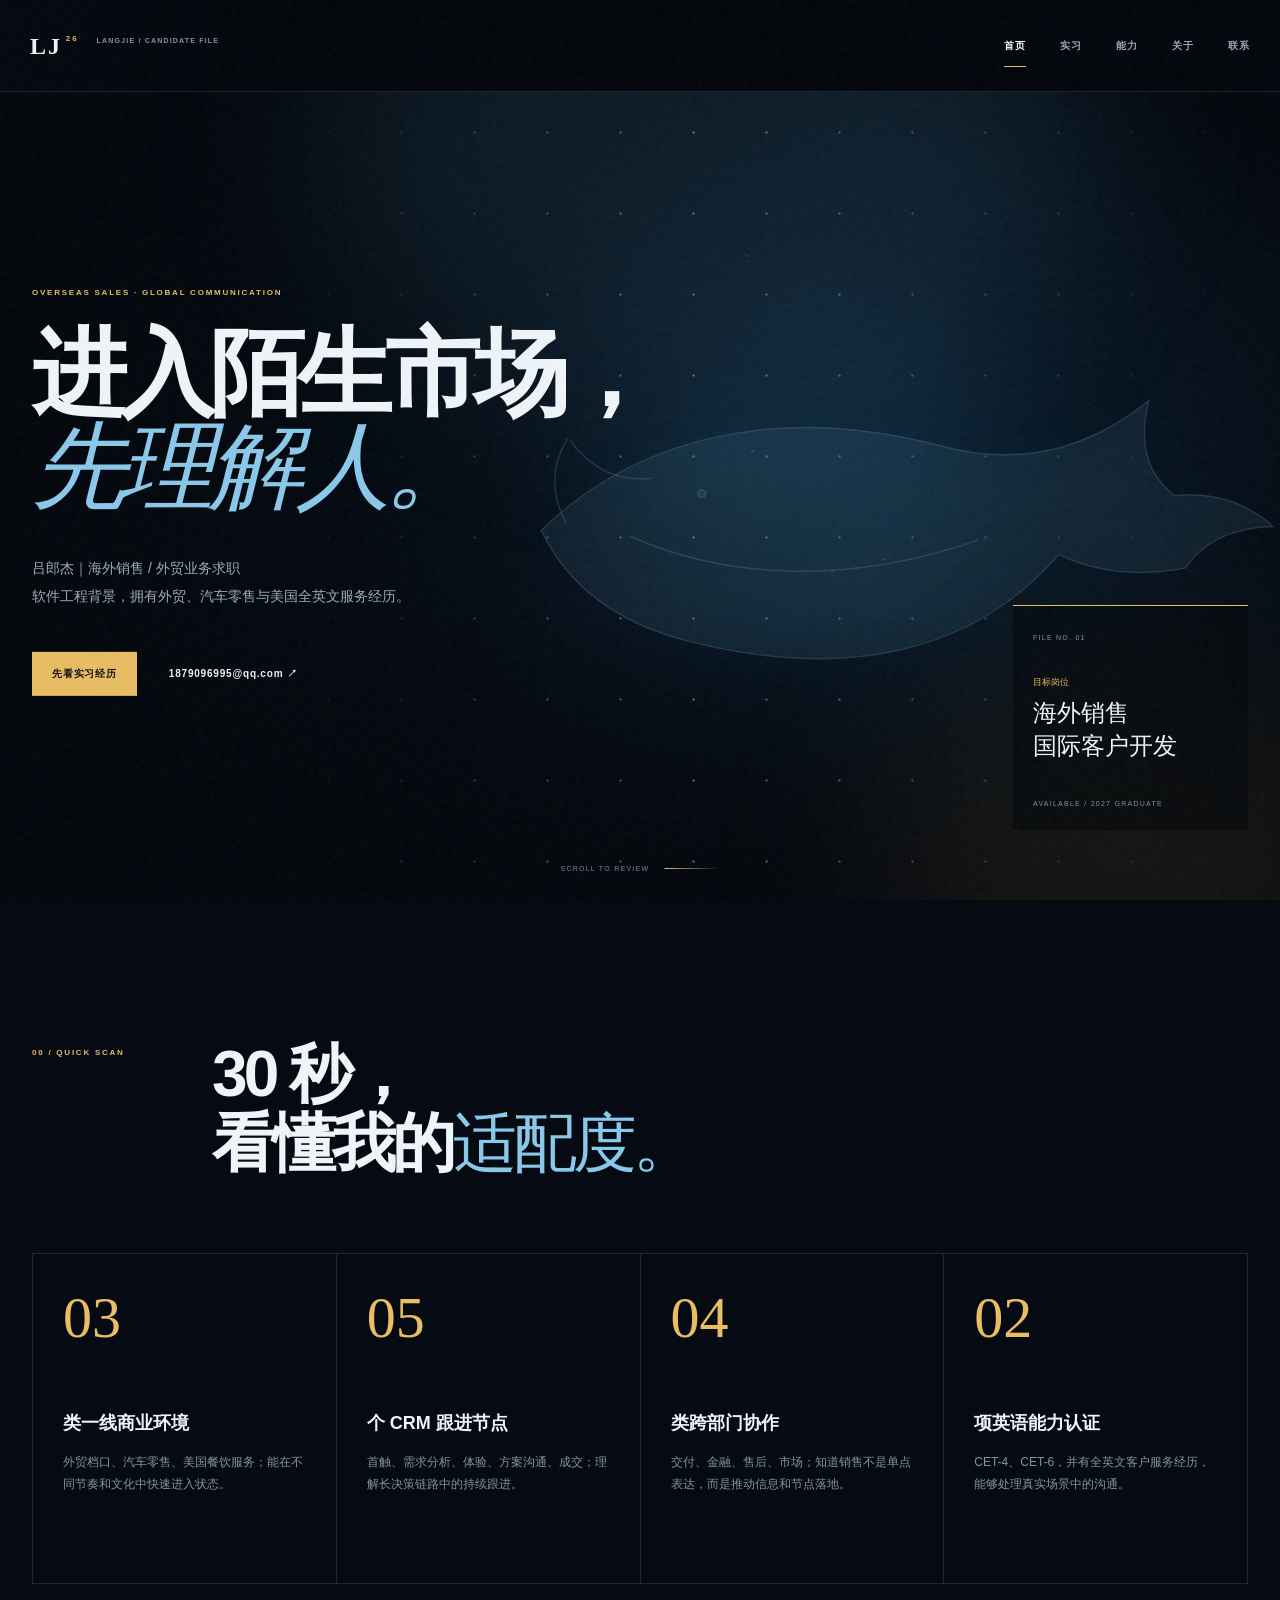
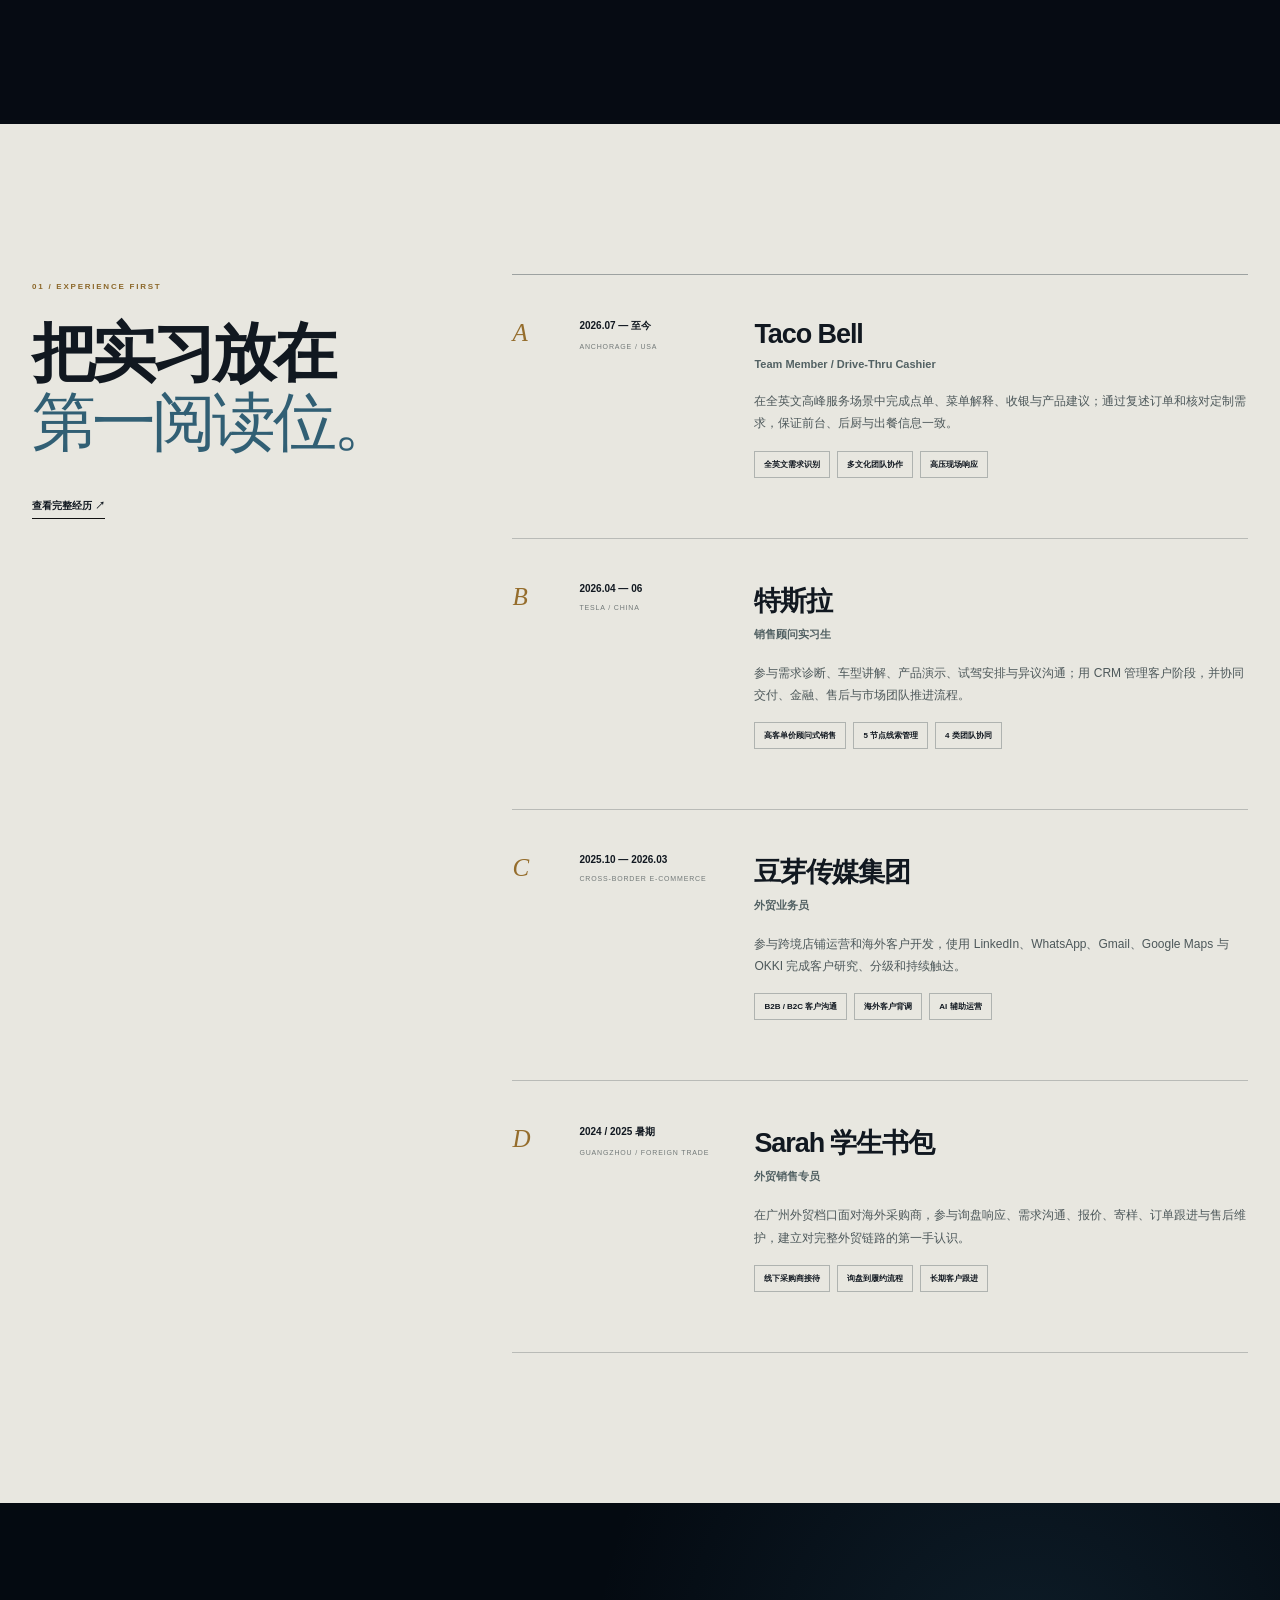
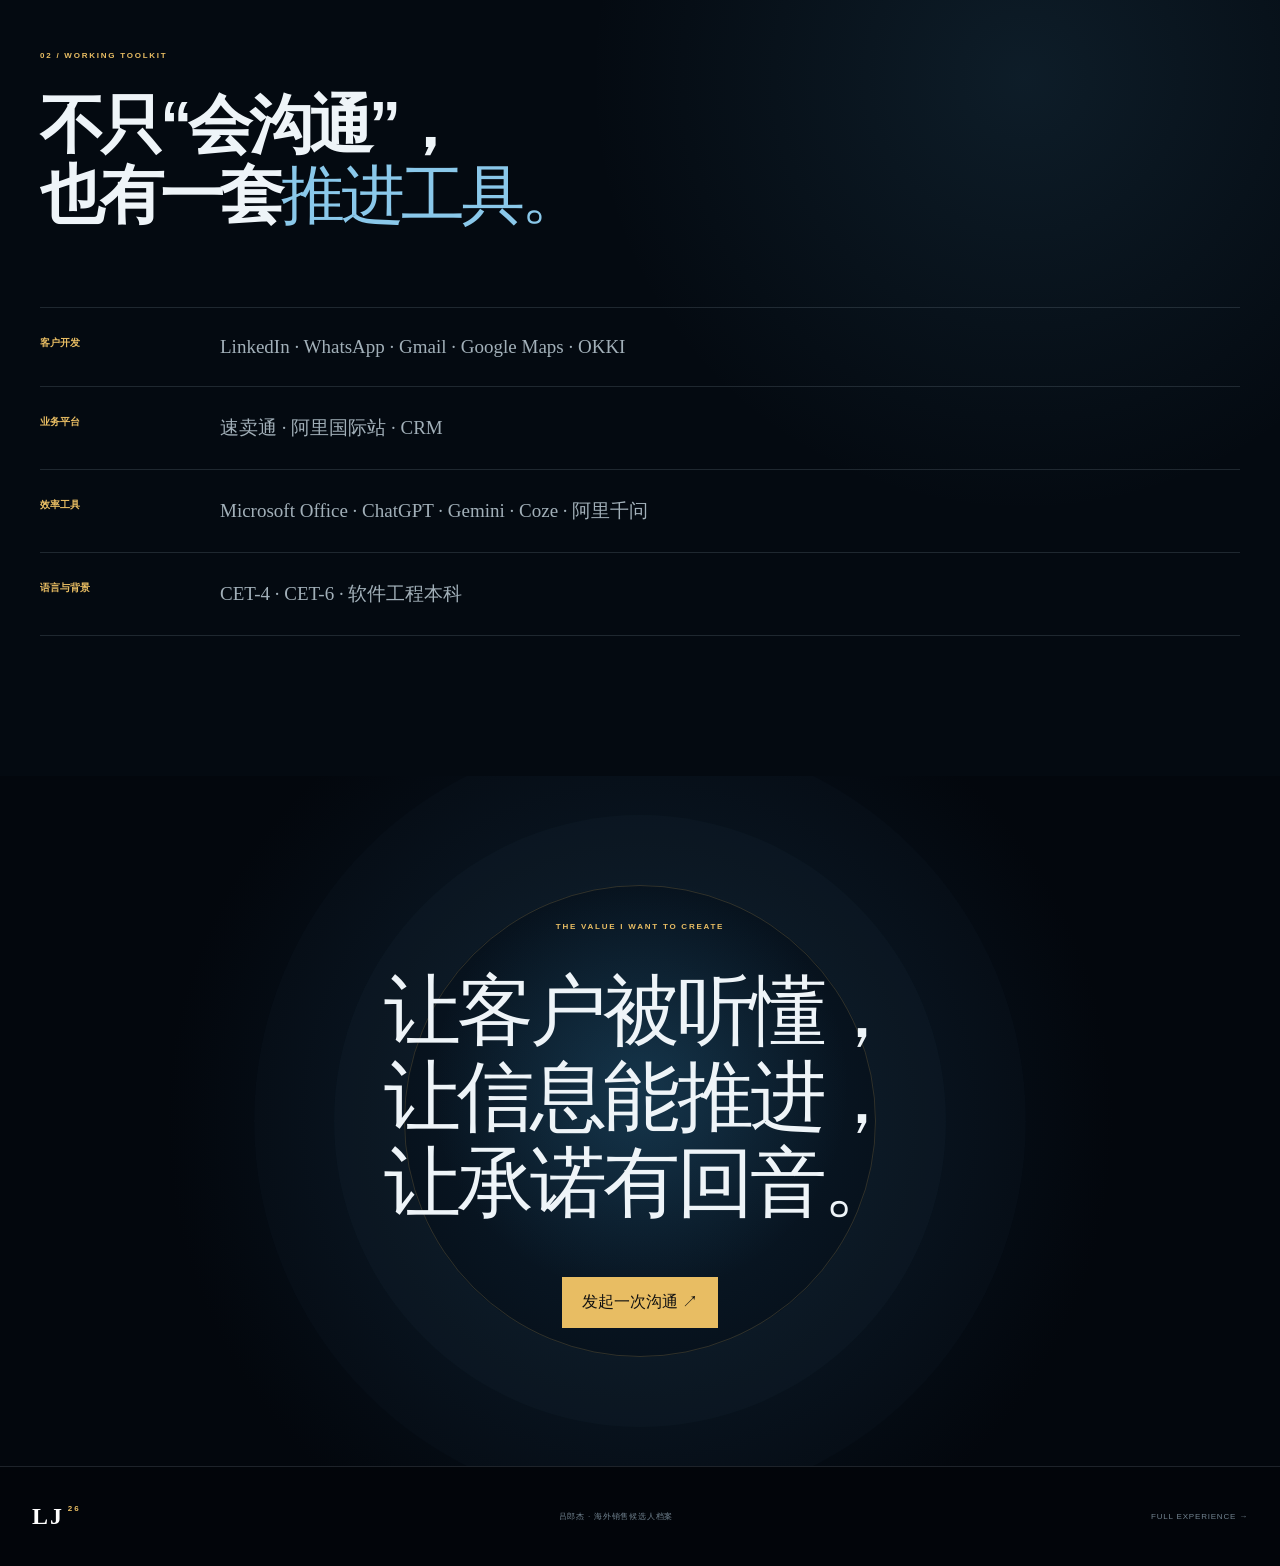
==== commit 7d1397b3: "Build a recruiter-first deep ocean candidate dossier" ====
--- a/index.html
+++ b/index.html
@@ -1,70 +1,62 @@
 <!doctype html>
 <html lang="zh-CN">
 <head>
-  <meta charset="UTF-8"><meta name="viewport" content="width=device-width, initial-scale=1">
-  <meta name="description" content="吕郎杰的个人网站｜海外销售、外贸业务与跨文化沟通。">
-  <meta name="theme-color" content="#0b1020"><title>吕郎杰｜海外销售与跨文化沟通</title>
+  <meta charset="UTF-8"><meta name="viewport" content="width=device-width,initial-scale=1">
+  <meta name="description" content="吕郎杰的海外销售求职档案：实习经历、跨文化沟通与客户开发能力。">
+  <meta name="theme-color" content="#03070d"><title>吕郎杰｜海外销售候选人档案</title>
   <link rel="icon" href="favicon.svg"><link rel="stylesheet" href="style.css">
 </head>
-<body class="home-page">
-  <div class="grain"></div><div class="cursor-glow"></div>
-  <header class="site-header">
-    <a class="logo" href="index.html">LANGJIE<span>®</span></a>
-    <nav><a href="proof.html">工作方式</a><a href="journey.html">经历</a><a href="personality.html">关于我</a><a href="world.html">在路上</a></nav>
-    <a class="say-hi" href="mailto:1879096995@qq.com">SAY HELLO ↗</a>
+<body>
+  <div class="noise"></div><div class="cursor-light"></div>
+  <header class="nav-shell">
+    <a class="brand" href="index.html">LJ<sup>26</sup><small>LANGJIE / CANDIDATE FILE</small></a>
+    <nav><a class="active" href="index.html">首页</a><a href="#experience">实习</a><a href="proof.html">能力</a><a href="personality.html">关于</a><a href="mailto:1879096995@qq.com">联系</a></nav>
     <button class="menu-button" aria-label="打开导航"><i></i><i></i></button>
   </header>
+
   <main>
-    <section class="intro-hero art-hero">
-      <div class="hero-index">PORTFOLIO / 2026</div>
-      <div class="intro-copy">
-        <p class="availability"><i></i>OVERSEAS SALES · CROSS-CULTURAL COMMUNICATION</p>
-        <h1>把距离，<br><span>变成理解。</span></h1>
-        <p class="human-intro"><b>吕郎杰</b>，正在寻找海外销售与外贸业务机会。<br>喜欢与人建立真实的联系，也愿意为一个清晰的答案走得更远。</p>
-        <a class="quiet-link" href="proof.html">看看我如何工作 <span>↗</span></a>
+    <section class="ocean-hero">
+      <div class="depth depth-a"></div><div class="depth depth-b"></div><div class="particles" aria-hidden="true"></div>
+      <svg class="whale" viewBox="0 0 900 420" aria-hidden="true"><path d="M83 233c99-97 247-132 415-87 82 22 152 2 213-47-10 43-3 75 27 98 40-4 74 7 102 32-42 1-72 15-91 43-48 9-91 5-131-14-89 103-222 130-381 90-73-18-126-56-154-115Z"/><path class="whale-line" d="M175 239c101 45 226 50 360 4M109 226c-17-31-16-60 1-88M113 140c22 30 50 43 84 39"/><circle cx="249" cy="195" r="4"/></svg>
+      <div class="hero-copy">
+        <p class="eyebrow">OVERSEAS SALES · GLOBAL COMMUNICATION</p>
+        <h1>进入陌生市场，<br><em>先理解人。</em></h1>
+        <p class="hero-lead">吕郎杰｜海外销售 / 外贸业务求职<br>软件工程背景，拥有外贸、汽车零售与美国全英文服务经历。</p>
+        <div class="hero-actions"><a class="gold-btn" href="#experience">先看实习经历</a><a href="mailto:1879096995@qq.com">1879096995@qq.com ↗</a></div>
       </div>
-      <figure class="intro-portrait">
-        <img src="media/alaska-road.jpg" alt="吕郎杰在阿拉斯加骑行">
-        <figcaption><span>ALASKA / U.S.A.</span><p>远一点，视野会更开阔。</p></figcaption>
-      </figure>
-      <p class="side-note">PEOPLE · PLACES · POSSIBILITIES</p>
+      <aside class="hero-file"><span>FILE NO. 01</span><p>目标岗位</p><strong>海外销售<br>国际客户开发</strong><small>AVAILABLE / 2027 GRADUATE</small></aside>
+      <div class="scroll-cue">SCROLL TO REVIEW <i></i></div>
     </section>
 
-    <section class="quick-read" aria-label="30秒了解吕郎杰">
-      <div class="quick-read-title"><span>30 SEC.</span><h2>为什么是我</h2><p>不是一张成绩单，<br>是我面对工作与世界的方式。</p></div>
-      <article><b>01</b><h3>跨文化适应</h3><p>在美国全英文环境中工作，也持续走进不同国家与文化。面对差异，我先观察、再理解。</p></article>
-      <article><b>02</b><h3>关系型沟通</h3><p>喜欢听懂需求背后的顾虑，用清晰、真诚的沟通建立长期信任，而不是只完成一次表达。</p></article>
-      <article><b>03</b><h3>主动与跟进</h3><p>对陌生任务保持好奇，愿意补齐信息、及时回应，并把答应的事情推进到有结果。</p></article>
+    <section class="scan" aria-label="30秒候选人概览">
+      <div class="section-head"><p>00 / QUICK SCAN</p><h2>30 秒，<br>看懂我的<span>适配度。</span></h2></div>
+      <div class="scan-grid">
+        <article><b>03</b><h3>类一线商业环境</h3><p>外贸档口、汽车零售、美国餐饮服务；能在不同节奏和文化中快速进入状态。</p></article>
+        <article><b>05</b><h3>个 CRM 跟进节点</h3><p>首触、需求分析、体验、方案沟通、成交；理解长决策链路中的持续跟进。</p></article>
+        <article><b>04</b><h3>类跨部门协作</h3><p>交付、金融、售后、市场；知道销售不是单点表达，而是推动信息和节点落地。</p></article>
+        <article><b>02</b><h3>项英语能力认证</h3><p>CET-4、CET-6，并有全英文客户服务经历，能够处理真实场景中的沟通。</p></article>
+      </div>
     </section>
 
-    <section class="home-note">
-      <p>我还在职业生涯的开头。</p>
-      <h2>没有标准答案，但愿意认真听、主动学，<br>也愿意把一件事<span>跟到最后。</span></h2>
-      <div class="note-foot"><span>这是一个关于我的小网站</span><span>往下看看，或直接选择你感兴趣的部分 ↓</span></div>
+    <section class="experience" id="experience">
+      <div class="section-head sticky-head"><p>01 / EXPERIENCE FIRST</p><h2>把实习放在<br><span>第一阅读位。</span></h2><a href="journey.html">查看完整经历 ↗</a></div>
+      <div class="exp-list">
+        <article><div class="exp-no">A</div><div class="exp-meta"><time>2026.07 — 至今</time><small>ANCHORAGE / USA</small></div><div><h3>Taco Bell</h3><h4>Team Member / Drive-Thru Cashier</h4><p>在全英文高峰服务场景中完成点单、菜单解释、收银与产品建议；通过复述订单和核对定制需求，保证前台、后厨与出餐信息一致。</p><ul><li>全英文需求识别</li><li>多文化团队协作</li><li>高压现场响应</li></ul></div></article>
+        <article><div class="exp-no">B</div><div class="exp-meta"><time>2026.04 — 06</time><small>TESLA / CHINA</small></div><div><h3>特斯拉</h3><h4>销售顾问实习生</h4><p>参与需求诊断、车型讲解、产品演示、试驾安排与异议沟通；用 CRM 管理客户阶段，并协同交付、金融、售后与市场团队推进流程。</p><ul><li>高客单价顾问式销售</li><li>5 节点线索管理</li><li>4 类团队协同</li></ul></div></article>
+        <article><div class="exp-no">C</div><div class="exp-meta"><time>2025.10 — 2026.03</time><small>CROSS-BORDER E-COMMERCE</small></div><div><h3>豆芽传媒集团</h3><h4>外贸业务员</h4><p>参与跨境店铺运营和海外客户开发，使用 LinkedIn、WhatsApp、Gmail、Google Maps 与 OKKI 完成客户研究、分级和持续触达。</p><ul><li>B2B / B2C 客户沟通</li><li>海外客户背调</li><li>AI 辅助运营</li></ul></div></article>
+        <article><div class="exp-no">D</div><div class="exp-meta"><time>2024 / 2025 暑期</time><small>GUANGZHOU / FOREIGN TRADE</small></div><div><h3>Sarah 学生书包</h3><h4>外贸销售专员</h4><p>在广州外贸档口面对海外采购商，参与询盘响应、需求沟通、报价、寄样、订单跟进与售后维护，建立对完整外贸链路的第一手认识。</p><ul><li>线下采购商接待</li><li>询盘到履约流程</li><li>长期客户跟进</li></ul></div></article>
+      </div>
     </section>
 
-    <section class="site-map">
-      <a href="proof.html" class="map-item">
-        <small>01 / HOW I WORK</small><h3>我怎么做事</h3><p>听清楚、想明白、及时回应。</p><span>Explore ↗</span>
-      </a>
-      <a href="journey.html" class="map-item image-map">
-        <img src="media/alaska-road.jpg" alt="吕郎杰在阿拉斯加骑行"><div><small>02 / EXPERIENCE</small><h3>我走过的路</h3><p>从外贸档口、汽车展厅，到美国的全英文工作环境。</p><span>Explore ↗</span></div>
-      </a>
-      <a href="personality.html" class="map-item gradient-map">
-        <small>03 / ABOUT</small><h3>ENFJ，也不止 ENFJ</h3><p>热情、共情、计划感，以及真实的我。</p><span>Explore ↗</span>
-      </a>
-      <a href="world.html" class="map-item image-map tall-map">
-        <img src="media/egypt-pyramid.jpg" alt="吕郎杰在埃及旅行"><div><small>04 / FIELD NOTES</small><h3>世界教我的事</h3><p>看见差异，不急着判断。</p><span>Explore ↗</span></div>
-      </a>
+    <section class="toolkit">
+      <p>02 / WORKING TOOLKIT</p><h2>不只“会沟通”，<br>也有一套<span>推进工具。</span></h2>
+      <div class="tool-lines"><div><b>客户开发</b><span>LinkedIn · WhatsApp · Gmail · Google Maps · OKKI</span></div><div><b>业务平台</b><span>速卖通 · 阿里国际站 · CRM</span></div><div><b>效率工具</b><span>Microsoft Office · ChatGPT · Gemini · Coze · 阿里千问</span></div><div><b>语言与背景</b><span>CET-4 · CET-6 · 软件工程本科</span></div></div>
     </section>
 
-    <section class="home-invite">
-      <div class="invite-orb"></div>
-      <p>ONE GOOD CONVERSATION CAN CHANGE A LOT.</p>
-      <h2>如果你愿意，<br>我们可以从一次聊天开始。</h2>
-      <a href="mailto:1879096995@qq.com?subject=你好，郎杰">1879096995@qq.com <span>↗</span></a>
+    <section class="closing">
+      <p>THE VALUE I WANT TO CREATE</p><h2>让客户被听懂，<br>让信息能推进，<br>让承诺有回音。</h2><a class="gold-btn" href="mailto:1879096995@qq.com?subject=海外销售岗位沟通">发起一次沟通 ↗</a>
     </section>
   </main>
-  <footer><a class="logo" href="index.html">LANGJIE<span>®</span></a><p>© 2026 · Somewhere between curious and committed.</p><a href="world.html">NEXT: FIELD NOTES →</a></footer>
+  <footer><a class="brand" href="index.html">LJ<sup>26</sup></a><p>吕郎杰 · 海外销售候选人档案</p><a href="journey.html">FULL EXPERIENCE →</a></footer>
   <script src="script.js"></script>
 </body></html>
--- a/style.css
+++ b/style.css
@@ -1,47 +1,15 @@
-:root{--ink:#101116;--night:#0b1020;--paper:#f4f2ec;--white:#fff;--muted:#74757a;--blue:#4258ff;--violet:#8c63ff;--orange:#ff7049;--aqua:#7ce6d6;--line:rgba(16,17,22,.14);--sans:Inter,"Segoe UI","Microsoft YaHei","PingFang SC",sans-serif;--serif:Georgia,"Songti SC",serif}
-*{box-sizing:border-box}html{scroll-behavior:smooth}body{margin:0;color:var(--ink);background:var(--paper);font-family:var(--sans);overflow-x:hidden;opacity:0;transition:opacity .4s}body.ready{opacity:1}body.leaving{opacity:0}a{color:inherit;text-decoration:none}img{display:block;max-width:100%}.grain{position:fixed;inset:0;z-index:100;pointer-events:none;opacity:.032;background-image:url("data:image/svg+xml,%3Csvg viewBox='0 0 160 160' xmlns='http://www.w3.org/2000/svg'%3E%3Cfilter id='n'%3E%3CfeTurbulence type='fractalNoise' baseFrequency='.85' numOctaves='3'/%3E%3C/filter%3E%3Crect width='100%25' height='100%25' filter='url(%23n)'/%3E%3C/svg%3E")}.cursor-glow{position:fixed;z-index:0;width:420px;height:420px;border-radius:50%;background:radial-gradient(circle,rgba(120,99,255,.12),transparent 68%);pointer-events:none;transform:translate(-50%,-50%);transition:opacity .3s}
-.site-header{position:relative;z-index:20;width:min(1440px,calc(100% - 64px));height:86px;display:flex;align-items:center;margin:auto;border-bottom:1px solid var(--line)}.logo{font-size:13px;font-weight:850;letter-spacing:.04em}.logo span{margin-left:4px;color:var(--orange);font-size:7px;vertical-align:top}.site-header nav{display:flex;gap:34px;margin-left:auto;margin-right:45px}.site-header nav a{position:relative;font-size:11px;font-weight:650}.site-header nav a:after{content:"";position:absolute;left:0;right:100%;bottom:-9px;height:1px;background:currentColor;transition:right .25s}.site-header nav a:hover:after,.site-header nav a.active:after{right:0}.say-hi{padding:11px 16px;border:1px solid currentColor;border-radius:99px;font-size:9px;font-weight:800;letter-spacing:.06em}.menu-button{display:none;width:42px;height:42px;padding:0;background:transparent;border:1px solid currentColor;border-radius:50%}.menu-button i{display:block;width:15px;height:1px;margin:5px auto;background:currentColor}.dark-header{color:var(--white);border-color:rgba(255,255,255,.17);background:var(--night)}
-.intro-hero{position:relative;min-height:820px;display:grid;grid-template-columns:1.03fr .72fr;gap:5vw;align-items:center;padding:70px max(32px,calc((100vw - 1340px)/2));overflow:hidden}.aurora{position:absolute;border-radius:50%;filter:blur(80px);opacity:.72}.aurora-one{top:-280px;left:-120px;width:730px;height:650px;background:linear-gradient(135deg,rgba(66,88,255,.4),rgba(124,230,214,.22))}.aurora-two{right:-260px;bottom:-240px;width:680px;height:600px;background:linear-gradient(135deg,rgba(255,112,73,.34),rgba(140,99,255,.34))}.intro-copy,.intro-portrait{position:relative;z-index:2}.availability{display:flex;align-items:center;gap:10px;margin-bottom:45px;color:var(--muted);font-size:9px;font-weight:750;letter-spacing:.11em}.availability i{width:7px;height:7px;border-radius:50%;background:#36c878;box-shadow:0 0 0 6px rgba(54,200,120,.12)}.intro-copy h1{margin:0;font-size:clamp(72px,8.5vw,132px);line-height:.9;letter-spacing:-.085em;font-weight:760}.intro-copy h1 span{font-family:var(--serif);font-style:italic;font-weight:400;background:linear-gradient(110deg,var(--blue),var(--violet),var(--orange));-webkit-background-clip:text;background-clip:text;color:transparent}.human-intro{max-width:620px;margin:45px 0 38px;color:#4f5055;font-size:16px;line-height:2}.quiet-link{display:inline-flex;gap:40px;padding-bottom:8px;border-bottom:1px solid var(--ink);font-size:11px;font-weight:750}.quiet-link span{color:var(--blue)}.intro-portrait{margin-top:45px}.intro-portrait:before{content:"";position:absolute;z-index:-1;inset:-18px 22px 18px -18px;border-radius:2px;background:linear-gradient(145deg,var(--blue),var(--violet),var(--orange))}.intro-portrait img{width:100%;height:575px;object-fit:cover;object-position:center 70%;filter:saturate(.82) contrast(1.03)}.intro-portrait figcaption{display:flex;justify-content:space-between;margin-top:16px}.intro-portrait figcaption span{font-size:8px;font-weight:800;letter-spacing:.15em}.intro-portrait figcaption p{margin:0;color:var(--muted);font-family:var(--serif);font-size:12px;font-style:italic}.side-note{position:absolute;right:-78px;top:50%;font-size:8px;font-weight:850;letter-spacing:.2em;transform:rotate(90deg)}
-.home-note{padding:150px max(32px,calc((100vw - 1120px)/2));background:var(--white)}.home-note>p{margin:0 0 35px;color:var(--blue);font-size:10px;font-weight:800;letter-spacing:.13em}.home-note h2{margin:0;font-size:clamp(42px,5vw,72px);line-height:1.3;letter-spacing:-.055em;font-weight:600}.home-note h2 span{font-family:var(--serif);font-style:italic;font-weight:400;background:linear-gradient(90deg,var(--blue),var(--violet));-webkit-background-clip:text;background-clip:text;color:transparent}.note-foot{display:flex;justify-content:space-between;margin-top:70px;padding-top:18px;border-top:1px solid var(--line);color:var(--muted);font-size:9px}
-.site-map{display:grid;grid-template-columns:1fr 1fr;gap:1px;padding:1px;background:var(--ink)}.map-item{position:relative;min-height:440px;padding:42px;overflow:hidden;background:var(--paper);transition:.35s}.map-item:hover{z-index:2;transform:scale(.985);border-radius:10px}.map-item small{font-size:8px;font-weight:850;letter-spacing:.16em}.map-item h3{margin:150px 0 15px;font-size:42px;letter-spacing:-.06em}.map-item p{max-width:400px;color:var(--muted);font-size:12px;line-height:1.7}.map-item>span,.map-item>div>span{position:absolute;right:35px;bottom:35px;font-size:9px;font-weight:800}.image-map{padding:0;color:var(--white)}.image-map img{position:absolute;width:100%;height:100%;object-fit:cover;transition:.7s}.image-map:hover img{transform:scale(1.04)}.image-map:after{content:"";position:absolute;inset:0;background:linear-gradient(0deg,rgba(8,13,28,.86),rgba(8,13,28,.07) 65%)}.image-map>div{position:relative;z-index:2;height:100%;padding:42px}.image-map p{color:rgba(255,255,255,.7)}.gradient-map{color:var(--white);background:radial-gradient(circle at 80% 20%,rgba(124,230,214,.6),transparent 30%),radial-gradient(circle at 20% 85%,rgba(255,112,73,.72),transparent 35%),linear-gradient(135deg,#2435c9,#7457e8)}.gradient-map p{color:rgba(255,255,255,.72)}
-.home-invite{position:relative;min-height:650px;display:flex;align-items:center;justify-content:center;flex-direction:column;overflow:hidden;color:var(--white);background:var(--night);text-align:center}.invite-orb{position:absolute;width:720px;height:720px;border-radius:50%;background:radial-gradient(circle at 30% 30%,rgba(124,230,214,.75),transparent 25%),radial-gradient(circle at 70% 65%,rgba(255,112,73,.8),transparent 28%),linear-gradient(135deg,var(--blue),var(--violet));filter:blur(10px);opacity:.55}.home-invite>*:not(.invite-orb){position:relative;z-index:2}.home-invite>p{color:rgba(255,255,255,.62);font-size:8px;font-weight:850;letter-spacing:.2em}.home-invite h2{margin:28px 0 45px;font-size:clamp(48px,6vw,82px);line-height:1.15;letter-spacing:-.06em}.home-invite a{display:flex;min-width:330px;justify-content:space-between;padding:16px 18px;color:var(--ink);background:var(--white);font-size:11px;font-weight:750}.home-invite a span{color:var(--orange)}
-footer{display:flex;min-height:105px;align-items:center;justify-content:space-between;padding:25px max(32px,calc((100vw - 1340px)/2));color:rgba(255,255,255,.7);background:var(--night);border-top:1px solid rgba(255,255,255,.12);font-size:9px}footer .logo{color:var(--white)}
-.method-page,.about-page{color:var(--white);background:var(--night)}.inner-hero{display:grid;min-height:700px;grid-template-columns:130px 1fr .4fr;gap:45px;align-items:center;padding:80px max(32px,calc((100vw - 1280px)/2));background:radial-gradient(circle at 80% 15%,rgba(140,99,255,.28),transparent 35%),radial-gradient(circle at 10% 90%,rgba(124,230,214,.18),transparent 35%),var(--night)}.page-mark{color:var(--orange);font:italic 80px var(--serif)}.kicker,.about-intro>p,.field-intro>p{color:var(--aqua);font-size:9px;font-weight:850;letter-spacing:.18em}.inner-hero h1,.about-intro h1,.field-intro h1{margin:25px 0;font-size:clamp(54px,6vw,88px);line-height:1.06;letter-spacing:-.065em}.inner-hero h1 span,.about-intro h1 span,.field-intro h1 span{font-family:var(--serif);font-style:italic;font-weight:400;background:linear-gradient(90deg,var(--aqua),var(--violet),var(--orange));-webkit-background-clip:text;background-clip:text;color:transparent}.inner-hero>div:nth-child(2)>p:last-child{max-width:750px;color:rgba(255,255,255,.58);line-height:1.9}.inner-hero>a{align-self:end;margin-bottom:35px;padding-bottom:7px;border-bottom:1px solid var(--aqua);color:var(--aqua);font-size:9px;font-weight:800}
-.method-list{padding:40px max(32px,calc((100vw - 1100px)/2)) 130px}.method-list article{display:grid;grid-template-columns:70px .65fr 1fr 150px;gap:35px;align-items:center;min-height:180px;border-bottom:1px solid rgba(255,255,255,.16)}.method-list article>span{color:var(--orange);font:italic 22px var(--serif)}.method-list h2{font-size:27px;letter-spacing:-.04em}.method-list p{color:rgba(255,255,255,.58);font-size:13px;line-height:1.8}.method-list small{color:var(--aqua);font-size:7px;font-weight:850;letter-spacing:.15em;text-align:right}.method-scene{display:grid;grid-template-columns:1fr 1fr;gap:8vw;padding:110px max(32px,calc((100vw - 1100px)/2));color:var(--ink);background:linear-gradient(135deg,#d7fff6,#e5ddff 48%,#ffd9c9)}.method-scene p{font-size:9px;font-weight:850;letter-spacing:.13em}.method-scene h2{font-size:48px;line-height:1.2;letter-spacing:-.05em}.method-scene ul{margin:0;padding:0;list-style:none}.method-scene li{padding:20px 0;border-bottom:1px solid var(--line);font-size:14px}
-.journey-page{background:var(--paper)}.journey-cover{position:relative;min-height:720px;display:flex;align-items:end;overflow:hidden;padding:80px max(32px,calc((100vw - 1280px)/2));color:var(--white)}.journey-cover>img{position:absolute;inset:0;width:100%;height:100%;object-fit:cover;object-position:center 50%}.journey-shade{position:absolute;inset:0;background:linear-gradient(0deg,rgba(6,11,24,.94),rgba(6,11,24,.05) 70%)}.journey-cover>div:last-child{position:relative;z-index:2}.journey-cover p{color:var(--aqua);font-size:9px;font-weight:850;letter-spacing:.17em}.journey-cover h1{margin:20px 0;font-size:clamp(60px,7vw,100px);line-height:1;letter-spacing:-.07em}.journey-cover span{color:rgba(255,255,255,.65);font-size:13px}.experience-editorial{padding:80px max(32px,calc((100vw - 1140px)/2)) 130px}.experience-editorial article{display:grid;grid-template-columns:160px .7fr 1fr;gap:45px;padding:65px 0;border-bottom:1px solid var(--line)}.when{font:italic 14px var(--serif);color:var(--muted)}.where small{color:var(--blue);font-size:8px;font-weight:850;letter-spacing:.15em}.where h2{margin:16px 0 5px;font-size:29px;letter-spacing:-.05em}.where h3{margin:0;color:var(--orange);font-size:11px}.experience-editorial article>p{margin:0;color:var(--muted);font-size:14px;line-height:1.9}.education-line{display:grid;grid-template-columns:.35fr 1fr .3fr;gap:30px;align-items:center;padding:80px max(32px,calc((100vw - 1140px)/2));background:linear-gradient(105deg,#dbe2ff,#ede4ff,#ffe2d6)}.education-line p{font-size:8px;font-weight:850;letter-spacing:.16em}.education-line h2{font-size:28px}.education-line span{text-align:right;font:italic 13px var(--serif)}
-.about-intro{position:relative;min-height:760px;padding:120px max(32px,calc((100vw - 1160px)/2));overflow:hidden;background:var(--night)}.about-orb{position:absolute;right:-140px;top:-220px;width:720px;height:720px;border-radius:50%;background:radial-gradient(circle at 35% 30%,var(--aqua),transparent 20%),radial-gradient(circle at 65% 65%,var(--orange),transparent 25%),linear-gradient(135deg,var(--blue),var(--violet));filter:blur(25px);opacity:.5}.about-intro>*:not(.about-orb){position:relative;z-index:2}.about-intro h1{max-width:900px}.about-copy{display:grid;grid-template-columns:1fr 1fr;gap:40px;max-width:800px;margin:65px 0 0 auto;color:rgba(255,255,255,.65);font-size:14px;line-height:1.9}.traits-editorial{display:grid;grid-template-columns:1fr 1fr;color:var(--ink);background:var(--paper)}.traits-editorial article{min-height:370px;padding:50px;border-right:1px solid var(--line);border-bottom:1px solid var(--line)}.traits-editorial b{color:var(--blue);font:italic 24px var(--serif)}.traits-editorial h2{margin:100px 0 17px;font-size:32px;letter-spacing:-.05em}.traits-editorial p{max-width:480px;color:var(--muted);font-size:13px;line-height:1.9}.not-perfect{display:grid;grid-template-columns:1fr 1fr;gap:8vw;padding:110px max(32px,calc((100vw - 1100px)/2));color:var(--ink);background:linear-gradient(135deg,#d6fff6,#e7deff,#ffded1)}.not-perfect>div>p{font-size:8px;font-weight:850;letter-spacing:.16em}.not-perfect h2{font-size:44px;line-height:1.2;letter-spacing:-.05em}.not-perfect>p{font-size:14px;line-height:2}
-.field-page{background:var(--paper)}.field-intro{padding:130px max(32px,calc((100vw - 1160px)/2)) 100px}.field-intro>p{color:var(--blue)}.field-intro h1{color:var(--ink)}.field-intro>div{display:grid;grid-template-columns:1fr 1fr;gap:40px;max-width:760px;margin:60px 0 0 auto;color:var(--muted);line-height:1.9}.field-gallery{display:grid;grid-template-columns:repeat(12,1fr);gap:12px;padding:0 18px 120px}.field-gallery figure{position:relative;margin:0;overflow:hidden}.field-gallery figure img{width:100%;height:100%;object-fit:cover;transition:.7s}.field-gallery figure:hover img{transform:scale(1.035)}.field-gallery figure:after{content:"";position:absolute;inset:0;background:linear-gradient(0deg,rgba(7,12,25,.68),transparent 45%)}.field-wide{grid-column:span 8;height:560px}.field-portrait{grid-column:span 5;height:720px}.field-gallery figure:nth-of-type(3){grid-column:span 7}.field-gallery figure:nth-of-type(4),.field-gallery figure:nth-of-type(5){grid-column:span 6}.field-gallery figcaption{position:absolute;z-index:2;left:25px;right:25px;bottom:22px;display:flex;justify-content:space-between;color:var(--white)}.field-gallery figcaption b{font-size:9px;letter-spacing:.15em}.field-gallery figcaption span{font:italic 12px var(--serif)}.field-words{grid-column:span 4;display:flex;height:560px;align-items:center;justify-content:center;flex-direction:column;background:linear-gradient(145deg,#d4fff6,#e3ddff 55%,#ffd9c9);text-align:center}.field-words>span{font-size:100px;font-weight:750;letter-spacing:-.1em}.field-words p{font-size:12px;font-weight:750}.field-words small{max-width:220px;color:var(--muted);line-height:1.8}.field-close{padding:120px max(32px,calc((100vw - 1050px)/2));color:var(--white);background:radial-gradient(circle at 80% 20%,rgba(124,230,214,.45),transparent 30%),linear-gradient(135deg,#2438d2,#7655df 60%,#ff7049)}.field-close p{font-size:8px;font-weight:850;letter-spacing:.17em}.field-close h2{margin:25px 0 40px;font-size:55px;line-height:1.2;letter-spacing:-.055em}.field-close a{display:inline-block;padding:14px 18px;color:var(--ink);background:var(--white);font-size:10px;font-weight:800}
-@media(max-width:900px){.site-header nav{display:none}.site-header nav.mobile-open{position:absolute;top:70px;left:-16px;right:-16px;display:flex;margin:0;padding:20px;gap:0;flex-direction:column;color:var(--white);background:var(--night);box-shadow:0 20px 40px rgba(0,0,0,.2)}.site-header nav.mobile-open a{padding:14px;border-bottom:1px solid rgba(255,255,255,.13)}.say-hi{margin-left:auto;margin-right:12px}.menu-button{display:block}.intro-hero{grid-template-columns:1fr}.intro-portrait{max-width:620px}.site-map{grid-template-columns:1fr}.inner-hero{grid-template-columns:80px 1fr}.inner-hero>a{grid-column:2}.method-list article{grid-template-columns:50px 1fr}.method-list p{grid-column:2}.method-list small{display:none}.method-scene{grid-template-columns:1fr}.experience-editorial article{grid-template-columns:130px 1fr}.experience-editorial article>p{grid-column:2}.traits-editorial{grid-template-columns:1fr}.about-copy,.not-perfect,.field-intro>div{grid-template-columns:1fr}.field-wide,.field-portrait,.field-gallery figure:nth-of-type(n),.field-words{grid-column:span 12;height:560px}}
-@media(max-width:600px){.cursor-glow{display:none}.site-header{width:calc(100% - 32px);height:70px}.say-hi{display:none}.intro-hero{display:block;min-height:0;padding:90px 20px}.intro-copy h1{font-size:65px}.human-intro{font-size:14px}.intro-portrait{margin-top:75px}.intro-portrait img{height:470px}.side-note{display:none}.home-note{padding:95px 20px}.home-note h2{font-size:39px}.note-foot{align-items:flex-start;gap:20px;flex-direction:column}.map-item{min-height:350px;padding:27px}.map-item h3{margin-top:110px;font-size:34px}.image-map>div{padding:27px}.home-invite{min-height:580px;padding:40px 20px}.invite-orb{width:520px;height:520px}.home-invite h2{font-size:45px}.home-invite a{min-width:0;width:100%}footer{align-items:flex-start;flex-direction:column;gap:18px}.inner-hero{display:block;min-height:690px;padding:90px 20px}.page-mark{font-size:55px}.inner-hero h1,.about-intro h1,.field-intro h1{font-size:48px}.inner-hero>a{display:inline-block;margin-top:40px}.method-list{padding:30px 20px 80px}.method-list article{padding:30px 0}.method-scene{padding:80px 20px}.method-scene h2{font-size:39px}.journey-cover{min-height:650px;padding:70px 20px}.journey-cover h1{font-size:56px}.experience-editorial{padding:40px 20px 85px}.experience-editorial article{grid-template-columns:1fr;gap:18px}.experience-editorial article>p{grid-column:1}.education-line{grid-template-columns:1fr;padding:65px 20px}.education-line span{text-align:left}.about-intro{min-height:700px;padding:95px 20px}.about-copy{margin-top:45px}.traits-editorial article{min-height:330px;padding:30px}.traits-editorial h2{margin-top:85px}.not-perfect{padding:80px 20px}.not-perfect h2{font-size:38px}.field-intro{padding:95px 20px 70px}.field-gallery{padding:0 10px 80px}.field-wide,.field-portrait,.field-gallery figure:nth-of-type(n),.field-words{height:420px}.field-close{padding:85px 20px}.field-close h2{font-size:40px}}
-@media(prefers-reduced-motion:reduce){body{transition:none}.cursor-glow{display:none}}
-
-/* Editorial art direction — home hero */
-.art-hero{min-height:calc(100vh - 86px);grid-template-columns:minmax(430px,.78fr) minmax(560px,1.22fr);gap:0;padding:0 0 0 max(32px,calc((100vw - 1440px)/2));align-items:stretch;background:linear-gradient(125deg,#f4f0e8 0%,#f8f6f0 38%,#e9e6ff 72%,#ffdcd0 100%)}
-.art-hero:after{content:"";position:absolute;z-index:1;inset:0;pointer-events:none;background:linear-gradient(110deg,transparent 32%,rgba(103,78,255,.12) 59%,rgba(255,113,76,.18) 100%);mix-blend-mode:multiply}
-.art-hero .hero-index{position:absolute;z-index:3;left:max(32px,calc((100vw - 1340px)/2));top:32px;color:#66656a;font-size:8px;font-weight:850;letter-spacing:.18em}
-.art-hero .intro-copy{display:flex;justify-content:center;align-items:flex-start;flex-direction:column;padding:100px 7vw 70px 0}
-.art-hero .availability{margin-bottom:64px;color:#59585d;font-size:8px;letter-spacing:.16em}
-.art-hero .intro-copy h1{font-size:clamp(70px,7.25vw,116px);line-height:.94;letter-spacing:-.078em}
-.art-hero .intro-copy h1 span{display:inline-block;padding-right:.08em;background:linear-gradient(105deg,#3c49dc 5%,#7858e8 52%,#e75f48 100%);-webkit-background-clip:text;background-clip:text;color:transparent}
-.art-hero .human-intro{max-width:545px;margin:48px 0 36px;font-size:14px;line-height:2.05}
-.art-hero .human-intro b{color:var(--ink);font-weight:800}
-.art-hero .intro-portrait{height:calc(100vh - 86px);min-height:720px;margin:0;overflow:hidden}
-.art-hero .intro-portrait:before{display:none}
-.art-hero .intro-portrait:after{content:"";position:absolute;inset:0;background:linear-gradient(90deg,rgba(245,242,235,.32),transparent 30%),linear-gradient(0deg,rgba(8,12,24,.28),transparent 35%)}
-.art-hero .intro-portrait img{width:100%;height:100%;object-fit:cover;object-position:center 52%;filter:saturate(.74) contrast(1.08)}
-.art-hero .intro-portrait figcaption{position:absolute;z-index:3;left:30px;right:30px;bottom:24px;margin:0;color:#fff}
-.art-hero .intro-portrait figcaption p{color:rgba(255,255,255,.78)}
-.art-hero .side-note{z-index:4;right:18px;top:45%;color:#fff}
-.quick-read{display:grid;grid-template-columns:1.15fr repeat(3,1fr);color:var(--white);background:var(--night);border-top:1px solid rgba(255,255,255,.14)}
-.quick-read>div,.quick-read article{min-height:320px;padding:42px;border-right:1px solid rgba(255,255,255,.14)}
-.quick-read-title{background:radial-gradient(circle at 20% 15%,rgba(124,230,214,.22),transparent 36%),linear-gradient(145deg,#121a39,#2839bd)}
-.quick-read-title span,.quick-read article b{color:var(--aqua);font-size:8px;letter-spacing:.17em}
-.quick-read-title h2{margin:76px 0 18px;font-size:38px;letter-spacing:-.055em}
-.quick-read-title p,.quick-read article p{color:rgba(255,255,255,.58);font-size:12px;line-height:1.85}
-.quick-read article{position:relative;transition:background .35s,transform .35s}
-.quick-read article:hover{z-index:2;background:#151d3a;transform:translateY(-8px)}
-.quick-read article h3{margin:118px 0 16px;font-size:24px;letter-spacing:-.04em}
-
-@media(max-width:1100px){.quick-read{grid-template-columns:1fr 1fr}.quick-read>div,.quick-read article{min-height:290px}.quick-read article h3{margin-top:90px}}
-@media(max-width:900px){.art-hero{grid-template-columns:1fr;padding-left:32px}.art-hero .intro-copy{min-height:680px;padding:120px 7vw 85px 0}.art-hero .intro-portrait{height:760px;min-height:0}}
-@media(max-width:600px){.art-hero{display:grid;padding:0 0 0 20px}.art-hero .hero-index{left:20px;top:26px}.art-hero .intro-copy{min-height:590px;padding:92px 20px 62px 0}.art-hero .availability{max-width:270px;margin-bottom:48px;line-height:1.7}.art-hero .intro-copy h1{font-size:57px}.art-hero .human-intro{margin-top:38px;font-size:13px}.art-hero .intro-portrait{height:610px}.art-hero .intro-portrait img{height:100%;object-position:center 52%}.art-hero .intro-portrait figcaption{left:18px;right:18px;bottom:18px}.quick-read{grid-template-columns:1fr}.quick-read>div,.quick-read article{min-height:260px;padding:28px}.quick-read-title h2{margin-top:60px}.quick-read article h3{margin-top:68px}}
+:root{--bg:#03070d;--panel:#07101b;--ink:#eef4f8;--muted:#8293a2;--line:rgba(196,220,235,.14);--gold:#e8bd63;--blue:#8ac8ea;--serif:Georgia,'Times New Roman',serif;--sans:Inter,'Segoe UI','Microsoft YaHei',sans-serif}
+*{box-sizing:border-box}html{scroll-behavior:smooth}body{margin:0;color:var(--ink);background:var(--bg);font-family:var(--sans);overflow-x:hidden;opacity:0;transition:opacity .35s}body.ready{opacity:1}body.leaving{opacity:0}a{color:inherit;text-decoration:none}button{color:inherit}.noise{position:fixed;z-index:100;inset:0;pointer-events:none;opacity:.035;background-image:url("data:image/svg+xml,%3Csvg viewBox='0 0 180 180' xmlns='http://www.w3.org/2000/svg'%3E%3Cfilter id='n'%3E%3CfeTurbulence type='fractalNoise' baseFrequency='.9' numOctaves='3'/%3E%3C/filter%3E%3Crect width='100%25' height='100%25' filter='url(%23n)'/%3E%3C/svg%3E")}.cursor-light{position:fixed;z-index:0;width:520px;height:520px;border-radius:50%;background:radial-gradient(circle,rgba(86,161,206,.09),transparent 68%);pointer-events:none;transform:translate(-50%,-50%)}
+.nav-shell{position:relative;z-index:30;height:92px;display:flex;align-items:center;padding:0 max(30px,calc((100vw - 1420px)/2));border-bottom:1px solid var(--line);background:rgba(3,7,13,.8);backdrop-filter:blur(18px)}.brand{display:flex;align-items:flex-start;font:700 24px/1 var(--serif);letter-spacing:.08em}.brand sup{margin-left:4px;color:var(--gold);font:700 8px var(--sans)}.brand small{margin:2px 0 0 18px;color:var(--muted);font:700 7px var(--sans);letter-spacing:.17em;line-height:1.5}.nav-shell nav{display:flex;gap:34px;margin-left:auto}.nav-shell nav a{position:relative;color:#9aa8b3;font-size:10px;font-weight:700;letter-spacing:.1em}.nav-shell nav a:hover,.nav-shell nav a.active{color:#fff}.nav-shell nav a.active:after{content:"";position:absolute;left:0;right:0;bottom:-14px;height:1px;background:var(--gold)}.menu-button{display:none;width:40px;height:40px;padding:0;border:1px solid var(--line);border-radius:50%;background:none}.menu-button i{display:block;width:14px;height:1px;margin:5px auto;background:currentColor}
+.ocean-hero{position:relative;height:calc(100vh - 92px);min-height:720px;overflow:hidden;background:radial-gradient(ellipse at 55% 45%,#11314a 0%,#071522 38%,#03070d 76%)}.ocean-hero:before{content:"";position:absolute;inset:0;background:linear-gradient(100deg,rgba(3,7,13,.98) 0%,rgba(3,7,13,.76) 40%,transparent 68%),linear-gradient(0deg,#03070d 0%,transparent 35%)}.depth{position:absolute;border-radius:50%;filter:blur(90px)}.depth-a{width:60vw;height:42vw;left:25%;top:-28%;background:rgba(82,153,195,.12)}.depth-b{width:40vw;height:30vw;right:-8%;bottom:-18%;background:rgba(224,179,92,.08)}.particles{position:absolute;inset:0;opacity:.35;background-image:radial-gradient(circle,#b8d8e7 0 1px,transparent 1.5px);background-size:73px 81px;mask-image:linear-gradient(90deg,transparent 20%,#000 55%,transparent)}.whale{position:absolute;z-index:1;width:min(68vw,1100px);right:-4vw;top:50%;fill:rgba(93,151,181,.12);stroke:rgba(163,211,232,.16);stroke-width:1.5;transform:translateY(-47%);filter:drop-shadow(0 0 30px rgba(113,190,226,.12));animation:whaleDrift 11s ease-in-out infinite}.whale-line{fill:none}.hero-copy{position:absolute;z-index:5;left:max(32px,calc((100vw - 1360px)/2));top:50%;max-width:800px;transform:translateY(-52%)}.eyebrow,.section-head>p,.toolkit>p,.closing>p,.page-hero>p{color:var(--gold);font-size:8px;font-weight:800;letter-spacing:.22em}.hero-copy h1{margin:30px 0 40px;font-size:clamp(60px,7.4vw,112px);line-height:.98;letter-spacing:-.07em}.hero-copy h1 em,.section-head h2 span,.toolkit h2 span,.page-hero h1 span{font-family:var(--serif);font-weight:400;color:var(--blue)}.hero-lead{color:#9bacb8;font-size:14px;line-height:2}.hero-actions{display:flex;align-items:center;gap:32px;margin-top:42px;font-size:10px;font-weight:750;letter-spacing:.08em}.gold-btn{display:inline-block;padding:15px 20px;color:#111;background:var(--gold)}.hero-file{position:absolute;z-index:5;right:max(32px,calc((100vw - 1360px)/2));bottom:70px;width:235px;padding:20px;border-top:1px solid var(--gold);background:rgba(2,6,11,.5);backdrop-filter:blur(12px)}.hero-file span,.hero-file small{color:var(--muted);font-size:7px;letter-spacing:.18em}.hero-file p{margin:32px 0 8px;color:var(--gold);font-size:9px}.hero-file strong{display:block;margin-bottom:30px;font:400 24px/1.35 var(--serif)}.scroll-cue{position:absolute;z-index:5;left:50%;bottom:28px;color:#758997;font-size:7px;letter-spacing:.18em;transform:translateX(-50%)}.scroll-cue i{display:inline-block;width:55px;height:1px;margin:0 0 2px 12px;background:linear-gradient(90deg,var(--gold),transparent)}
+.scan{padding:140px max(32px,calc((100vw - 1320px)/2));background:#060b13}.section-head{display:grid;grid-template-columns:180px 1fr;align-items:start;margin-bottom:75px}.section-head h2{margin:0;font-size:clamp(48px,5vw,76px);line-height:1.08;letter-spacing:-.06em}.scan-grid{display:grid;grid-template-columns:repeat(4,1fr);border-top:1px solid var(--line);border-left:1px solid var(--line)}.scan-grid article{min-height:330px;padding:30px;border-right:1px solid var(--line);border-bottom:1px solid var(--line);transition:.35s}.scan-grid article:hover{background:#0b1624;transform:translateY(-7px)}.scan-grid b{color:var(--gold);font:400 58px var(--serif)}.scan-grid h3{margin:60px 0 16px;font-size:18px}.scan-grid p{color:var(--muted);font-size:12px;line-height:1.85}
+.experience{display:grid;grid-template-columns:.72fr 1.45fr;gap:9vw;padding:150px max(32px,calc((100vw - 1320px)/2));background:#e8e7e0;color:#111820}.sticky-head{position:sticky;top:130px;display:block;height:max-content}.sticky-head>p{color:#8c682a}.sticky-head h2{margin:28px 0 38px}.sticky-head h2 span{color:#315f74}.sticky-head a{padding-bottom:7px;border-bottom:1px solid #111;font-size:10px;font-weight:800}.exp-list{border-top:1px solid #9da2a1}.exp-list article{display:grid;grid-template-columns:42px 150px 1fr;gap:25px;padding:44px 0;border-bottom:1px solid #b9bbb7}.exp-no{color:#956d2c;font:italic 25px var(--serif)}.exp-meta time{display:block;font-size:10px;font-weight:800}.exp-meta small{display:block;margin-top:10px;color:#727978;font-size:7px;letter-spacing:.12em}.exp-list h3{margin:0;font-size:27px;letter-spacing:-.04em}.exp-list h4{margin:8px 0 20px;color:#526163;font-size:11px}.exp-list p{color:#4d585a;font-size:12px;line-height:1.85}.exp-list ul{display:flex;flex-wrap:wrap;gap:7px;padding:0;list-style:none}.exp-list li{padding:7px 9px;border:1px solid #afb3b0;font-size:8px;font-weight:750}
+.toolkit{padding:140px max(32px,calc((100vw - 1200px)/2));background:radial-gradient(circle at 80% 20%,rgba(63,127,163,.16),transparent 35%),#040a11}.toolkit h2{margin:30px 0 75px;font-size:clamp(48px,5vw,76px);line-height:1.1;letter-spacing:-.06em}.tool-lines{border-top:1px solid var(--line)}.tool-lines div{display:grid;grid-template-columns:180px 1fr;padding:28px 0;border-bottom:1px solid var(--line)}.tool-lines b{color:var(--gold);font-size:10px}.tool-lines span{color:#a2b0b9;font:400 19px var(--serif)}
+.closing{position:relative;min-height:690px;display:flex;align-items:center;justify-content:center;flex-direction:column;overflow:hidden;text-align:center;background:radial-gradient(circle at 50% 45%,rgba(49,119,157,.28),transparent 28%),radial-gradient(circle at 50% 50%,#0b1d2d,#03070d 65%)}.closing:before{content:"";position:absolute;width:470px;height:470px;border:1px solid rgba(232,189,99,.18);border-radius:50%;box-shadow:0 0 0 70px rgba(91,159,190,.03),0 0 0 150px rgba(91,159,190,.02)}.closing>*{position:relative}.closing h2{margin:30px 0 50px;font:400 clamp(48px,6vw,86px)/1.12 var(--serif);letter-spacing:-.05em}
+.page-hero{min-height:690px;padding:140px max(32px,calc((100vw - 1200px)/2));background:radial-gradient(circle at 80% 20%,rgba(65,136,175,.18),transparent 35%),#040a11}.page-hero h1{margin:30px 0 80px;font-size:clamp(55px,6vw,90px);line-height:1.05;letter-spacing:-.065em}.page-hero>div{display:grid;grid-template-columns:160px 1fr;max-width:780px;margin-left:auto;border-top:1px solid var(--line);padding-top:25px}.page-hero>div b{color:var(--gold);font-size:8px;letter-spacing:.16em}.page-hero>div p{margin:0;color:var(--muted);font-size:13px;line-height:1.9}
+.timeline{padding:80px max(32px,calc((100vw - 1200px)/2)) 140px;background:#e8e7e0;color:#10171d}.timeline article{display:grid;grid-template-columns:180px 1fr 200px;gap:45px;padding:48px 0;border-bottom:1px solid #b4b7b4}.timeline time{font-size:10px;font-weight:800}.timeline small{color:#7c6b49;font-size:8px;letter-spacing:.14em}.timeline h2{margin:12px 0 5px;font-size:29px}.timeline h3{margin:0 0 20px;color:#596365;font-size:11px}.timeline p{max-width:660px;color:#4d5759;font-size:13px;line-height:1.9}.timeline strong{align-self:end;color:#777f7f;font-size:9px;text-align:right}.edu{display:grid;grid-template-columns:160px 1fr auto;align-items:center;padding:70px max(32px,calc((100vw - 1200px)/2));background:#b9934d;color:#111}.edu p{font-size:8px;font-weight:800;letter-spacing:.17em}.edu h2{font:400 32px var(--serif)}.edu span{font-size:10px;font-weight:750}.cap-grid,.about-grid,.global-notes{display:grid;grid-template-columns:repeat(2,1fr);background:#e8e7e0;color:#10171d}.cap-grid article,.about-grid article,.global-notes article{min-height:390px;padding:50px;border-right:1px solid #bdc0bd;border-bottom:1px solid #bdc0bd}.cap-grid b,.about-grid span,.global-notes b{color:#8e682c;font-size:8px;letter-spacing:.16em}.cap-grid h2,.about-grid h2,.global-notes h2{margin:130px 0 20px;font-size:32px;letter-spacing:-.045em}.cap-grid p,.about-grid p,.global-notes p{max-width:500px;color:#596264;font-size:13px;line-height:1.9}.global-notes{grid-template-columns:repeat(3,1fr)}
+footer{min-height:100px;display:flex;align-items:center;justify-content:space-between;padding:25px max(32px,calc((100vw - 1360px)/2));border-top:1px solid var(--line);background:#02050a;color:#71828f;font-size:8px;letter-spacing:.1em}footer .brand{color:#fff}
+@keyframes whaleDrift{0%,100%{transform:translateY(-47%) translateX(0)}50%{transform:translateY(-50%) translateX(-18px)}}
+@media(max-width:1000px){.scan-grid{grid-template-columns:1fr 1fr}.experience{grid-template-columns:1fr}.sticky-head{position:static}.hero-file{display:none}.timeline article{grid-template-columns:140px 1fr}.timeline strong{grid-column:2;text-align:left}.global-notes{grid-template-columns:1fr 1fr}}
+@media(max-width:700px){.cursor-light{display:none}.nav-shell{height:72px;padding:0 18px}.brand small{display:none}.nav-shell nav{display:none}.nav-shell nav.mobile-open{position:absolute;top:72px;left:0;right:0;display:flex;gap:0;flex-direction:column;padding:18px;background:#050b13;border-bottom:1px solid var(--line)}.nav-shell nav.mobile-open a{padding:14px}.menu-button{display:block;margin-left:auto}.ocean-hero{height:auto;min-height:780px}.hero-copy{left:20px;right:20px;top:43%;transform:translateY(-50%)}.hero-copy h1{font-size:52px}.hero-lead{font-size:12px}.hero-actions{align-items:flex-start;flex-direction:column;gap:22px}.whale{width:130vw;right:-48vw;top:72%;opacity:.75}.scroll-cue{display:none}.scan,.experience,.toolkit{padding:90px 20px}.section-head{display:block}.section-head h2{margin-top:25px;font-size:45px}.scan-grid{grid-template-columns:1fr}.scan-grid article{min-height:270px}.scan-grid h3{margin-top:38px}.experience{gap:55px}.exp-list article{grid-template-columns:32px 1fr}.exp-meta{grid-column:2}.exp-list article>div:last-child{grid-column:2}.toolkit h2{font-size:44px}.tool-lines div{grid-template-columns:1fr;gap:12px}.tool-lines span{font-size:16px}.closing{min-height:590px;padding:70px 20px}.closing h2{font-size:48px}.page-hero{min-height:620px;padding:100px 20px}.page-hero h1{font-size:49px}.page-hero>div{grid-template-columns:1fr;gap:18px}.timeline{padding:40px 20px 90px}.timeline article{grid-template-columns:1fr;gap:18px}.timeline strong{grid-column:1}.edu{grid-template-columns:1fr;gap:8px;padding:55px 20px}.cap-grid,.about-grid,.global-notes{grid-template-columns:1fr}.cap-grid article,.about-grid article,.global-notes article{min-height:320px;padding:30px}.cap-grid h2,.about-grid h2,.global-notes h2{margin-top:90px}footer{align-items:flex-start;gap:20px;flex-direction:column;padding:30px 20px}}
+@media(prefers-reduced-motion:reduce){body{transition:none}.whale{animation:none}}
